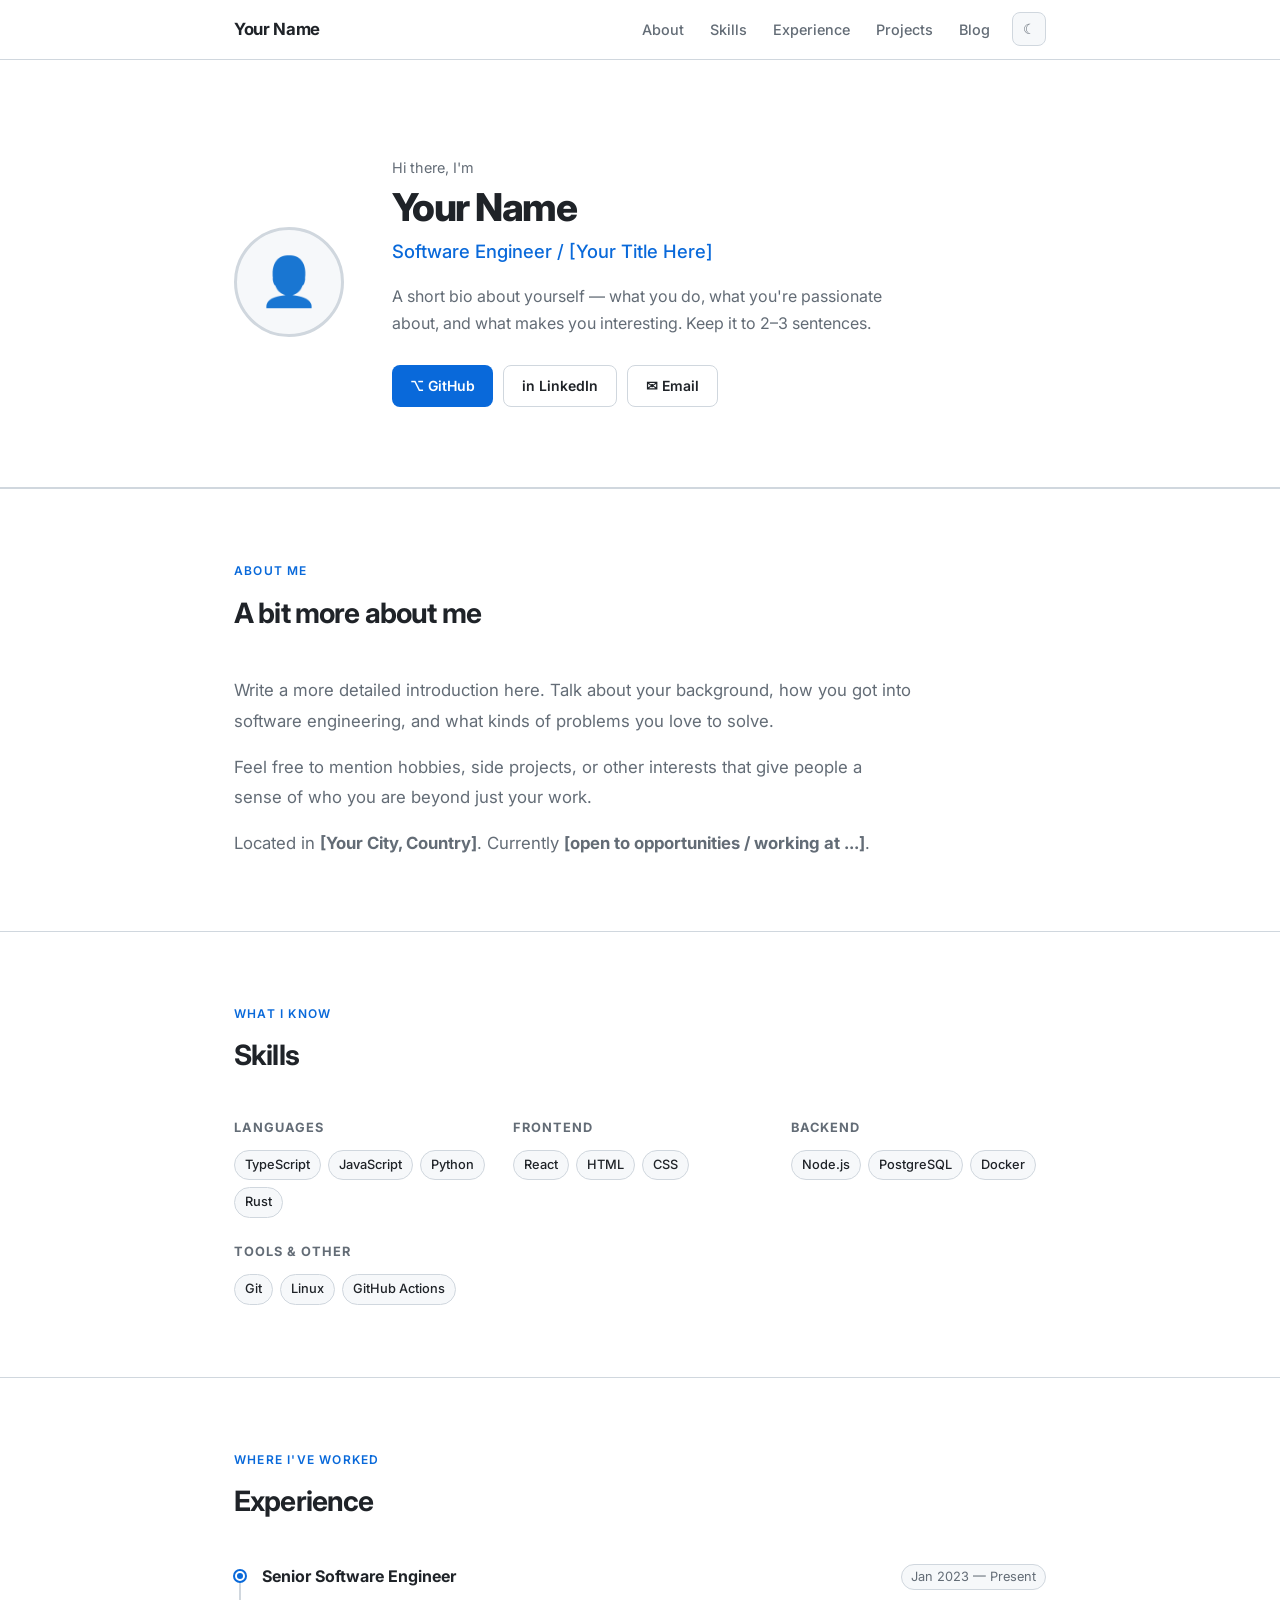
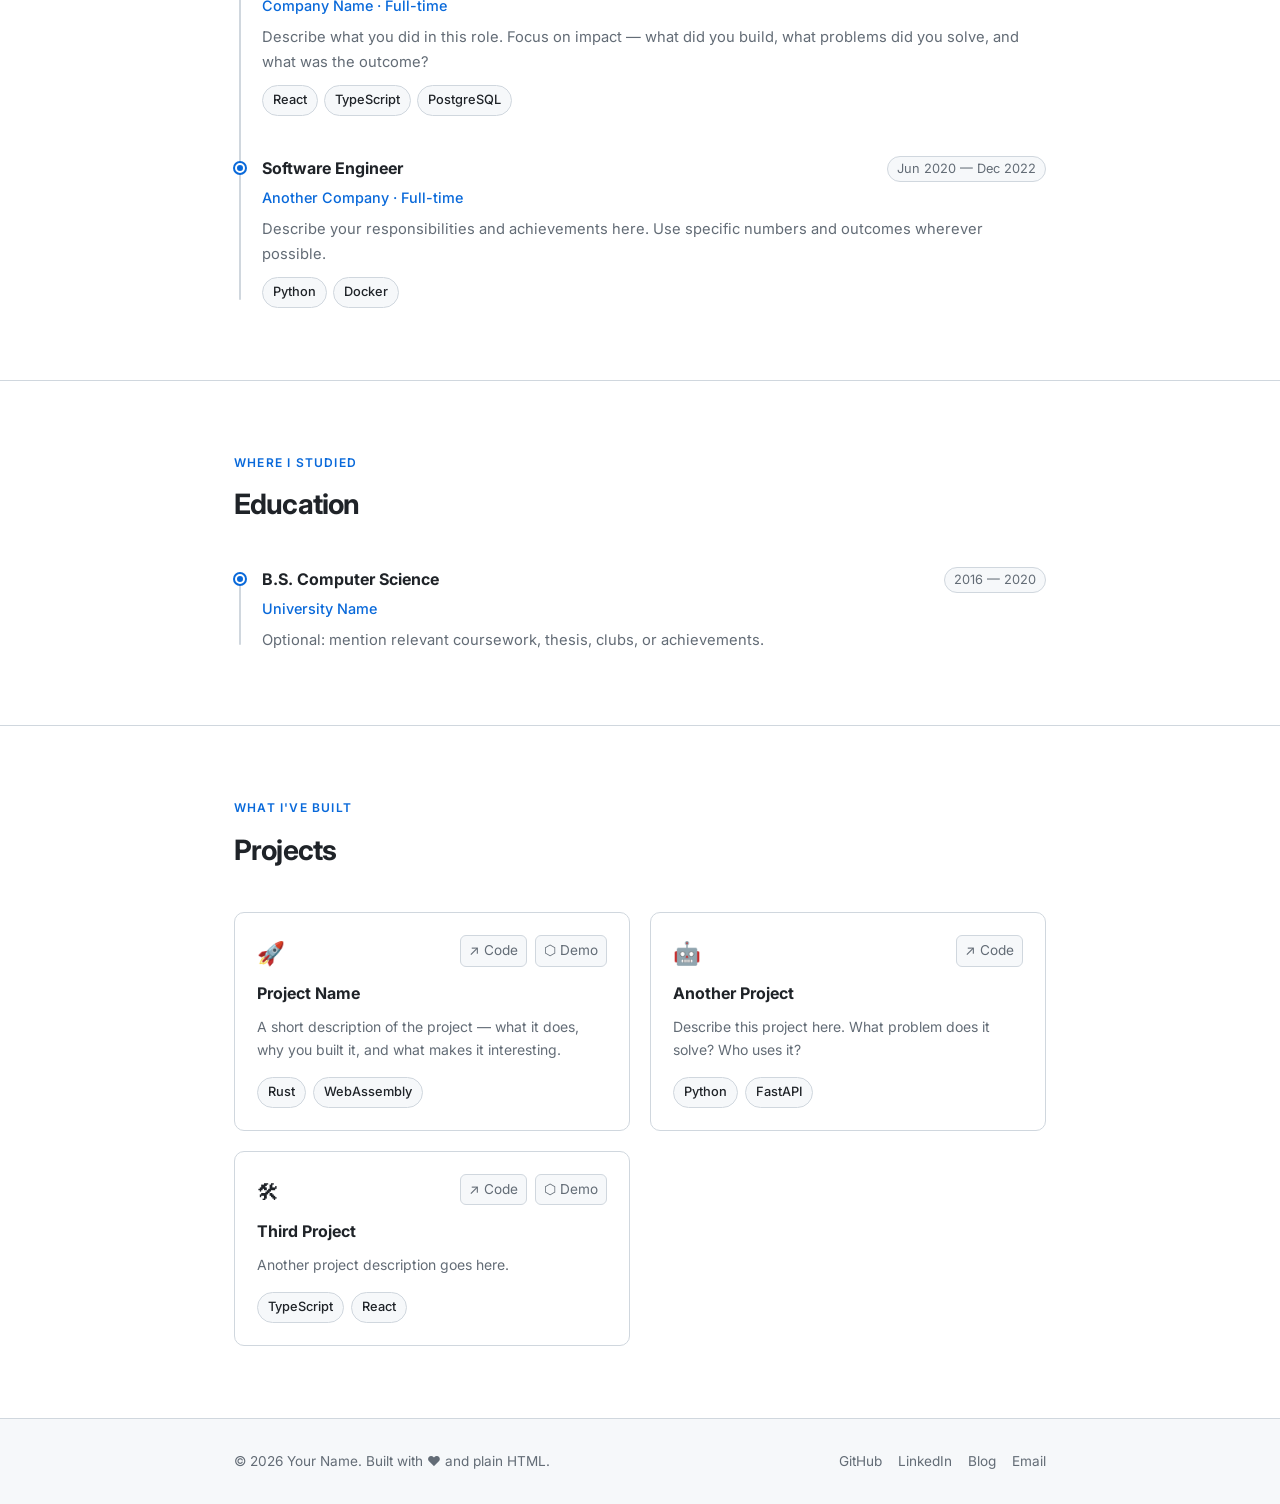
==== index.html @ ef0f0dae "Initial commit: personal website framework Resume page, blog listing, individual post viewer. Dark/l" ====
<!DOCTYPE html>
<html lang="en" data-theme="light">
<head>
  <meta charset="UTF-8" />
  <meta name="viewport" content="width=device-width, initial-scale=1.0" />
  <title>Your Name — Software Engineer</title>
  <meta name="description" content="Personal website and portfolio of Your Name." />
  <meta property="og:title" content="Your Name" />
  <meta property="og:description" content="Personal website and portfolio." />
  <meta property="og:type" content="website" />
  <link rel="preconnect" href="https://fonts.googleapis.com" />
  <link rel="preconnect" href="https://fonts.gstatic.com" crossorigin />
  <link href="https://fonts.googleapis.com/css2?family=Inter:wght@400;500;600;700;800&display=swap" rel="stylesheet" />
  <link rel="stylesheet" href="css/style.css" />
</head>
<body>

  <!-- ======================================================
       Navigation
  ======================================================= -->
  <nav class="nav" aria-label="Main navigation">
    <div class="nav-inner">
      <a href="index.html" class="nav-logo">Your Name</a>
      <div class="nav-links" id="nav-links">
        <a href="#about">About</a>
        <a href="#skills">Skills</a>
        <a href="#experience">Experience</a>
        <a href="#projects">Projects</a>
        <a href="blog.html">Blog</a>
        <button id="theme-toggle" class="theme-toggle" onclick="toggleTheme()" aria-label="Toggle theme">☾</button>
      </div>
      <button id="nav-hamburger" class="nav-hamburger" aria-label="Open menu">☰</button>
    </div>
  </nav>

  <!-- ======================================================
       Hero
  ======================================================= -->
  <section class="hero">
    <div class="container">
      <div class="hero-inner">
        <div class="hero-avatar" aria-label="Profile photo">
          <!-- Replace with: <img src="assets/avatar.jpg" alt="Your Name" /> -->
          👤
        </div>
        <div class="hero-text">
          <p class="hero-greeting">Hi there, I'm</p>
          <h1 class="hero-name">Your Name</h1>
          <p class="hero-title">Software Engineer / [Your Title Here]</p>
          <p class="hero-bio">
            A short bio about yourself — what you do, what you're passionate about,
            and what makes you interesting. Keep it to 2–3 sentences.
          </p>
          <div class="hero-links">
            <a href="https://github.com/DoubleAmp3rsand" class="btn btn-primary" target="_blank" rel="noopener">
              ⌥ GitHub
            </a>
            <a href="#" class="btn btn-outline" target="_blank" rel="noopener">
              in LinkedIn
            </a>
            <a href="mailto:royannnd@gmail.com" class="btn btn-outline">
              ✉ Email
            </a>
            <!-- Optional: link to a resume PDF
            <a href="assets/resume.pdf" class="btn btn-outline" target="_blank" rel="noopener">
              ↓ Resume
            </a>
            -->
          </div>
        </div>
      </div>
    </div>
  </section>

  <hr class="section-divider" />

  <!-- ======================================================
       About
  ======================================================= -->
  <section id="about">
    <div class="container">
      <p class="section-label">About me</p>
      <h2 class="section-title">A bit more about me</h2>
      <div class="about-text fade-in">
        <p>
          Write a more detailed introduction here. Talk about your background,
          how you got into software engineering, and what kinds of problems you
          love to solve.
        </p>
        <p>
          Feel free to mention hobbies, side projects, or other interests that
          give people a sense of who you are beyond just your work.
        </p>
        <p>
          Located in <strong>[Your City, Country]</strong>. Currently
          <strong>[open to opportunities / working at ...]</strong>.
        </p>
      </div>
    </div>
  </section>

  <hr class="section-divider" />

  <!-- ======================================================
       Skills
  ======================================================= -->
  <section id="skills">
    <div class="container">
      <p class="section-label">What I know</p>
      <h2 class="section-title">Skills</h2>
      <div class="skills-grid fade-in">

        <div class="skill-group">
          <h4>Languages</h4>
          <div class="skill-tags">
            <span class="skill-tag">TypeScript</span>
            <span class="skill-tag">JavaScript</span>
            <span class="skill-tag">Python</span>
            <span class="skill-tag">Rust</span>
            <!-- Add or remove skills -->
          </div>
        </div>

        <div class="skill-group">
          <h4>Frontend</h4>
          <div class="skill-tags">
            <span class="skill-tag">React</span>
            <span class="skill-tag">HTML</span>
            <span class="skill-tag">CSS</span>
            <!-- Add or remove skills -->
          </div>
        </div>

        <div class="skill-group">
          <h4>Backend</h4>
          <div class="skill-tags">
            <span class="skill-tag">Node.js</span>
            <span class="skill-tag">PostgreSQL</span>
            <span class="skill-tag">Docker</span>
            <!-- Add or remove skills -->
          </div>
        </div>

        <div class="skill-group">
          <h4>Tools & Other</h4>
          <div class="skill-tags">
            <span class="skill-tag">Git</span>
            <span class="skill-tag">Linux</span>
            <span class="skill-tag">GitHub Actions</span>
            <!-- Add or remove skills -->
          </div>
        </div>

      </div>
    </div>
  </section>

  <hr class="section-divider" />

  <!-- ======================================================
       Experience
  ======================================================= -->
  <section id="experience">
    <div class="container">
      <p class="section-label">Where I've worked</p>
      <h2 class="section-title">Experience</h2>
      <div class="timeline fade-in">

        <div class="timeline-item">
          <div class="timeline-header">
            <h3 class="timeline-title">Senior Software Engineer</h3>
            <span class="timeline-date">Jan 2023 — Present</span>
          </div>
          <p class="timeline-subtitle">Company Name · Full-time</p>
          <p class="timeline-desc">
            Describe what you did in this role. Focus on impact — what did you build,
            what problems did you solve, and what was the outcome?
          </p>
          <div class="timeline-tags">
            <span class="skill-tag">React</span>
            <span class="skill-tag">TypeScript</span>
            <span class="skill-tag">PostgreSQL</span>
          </div>
        </div>

        <div class="timeline-item">
          <div class="timeline-header">
            <h3 class="timeline-title">Software Engineer</h3>
            <span class="timeline-date">Jun 2020 — Dec 2022</span>
          </div>
          <p class="timeline-subtitle">Another Company · Full-time</p>
          <p class="timeline-desc">
            Describe your responsibilities and achievements here. Use specific
            numbers and outcomes wherever possible.
          </p>
          <div class="timeline-tags">
            <span class="skill-tag">Python</span>
            <span class="skill-tag">Docker</span>
          </div>
        </div>

      </div>
    </div>
  </section>

  <hr class="section-divider" />

  <!-- ======================================================
       Education
  ======================================================= -->
  <section id="education">
    <div class="container">
      <p class="section-label">Where I studied</p>
      <h2 class="section-title">Education</h2>
      <div class="timeline fade-in">

        <div class="timeline-item">
          <div class="timeline-header">
            <h3 class="timeline-title">B.S. Computer Science</h3>
            <span class="timeline-date">2016 — 2020</span>
          </div>
          <p class="timeline-subtitle">University Name</p>
          <p class="timeline-desc">
            Optional: mention relevant coursework, thesis, clubs, or achievements.
          </p>
        </div>

      </div>
    </div>
  </section>

  <hr class="section-divider" />

  <!-- ======================================================
       Projects
  ======================================================= -->
  <section id="projects">
    <div class="container">
      <p class="section-label">What I've built</p>
      <h2 class="section-title">Projects</h2>
      <div class="projects-grid fade-in">

        <div class="project-card">
          <div class="project-card-header">
            <span class="project-icon">🚀</span>
            <div class="project-links">
              <a href="#" target="_blank" rel="noopener" title="GitHub">↗ Code</a>
              <a href="#" target="_blank" rel="noopener" title="Live demo">⬡ Demo</a>
            </div>
          </div>
          <h3 class="project-name">Project Name</h3>
          <p class="project-desc">
            A short description of the project — what it does, why you built it,
            and what makes it interesting.
          </p>
          <div class="skill-tags">
            <span class="skill-tag">Rust</span>
            <span class="skill-tag">WebAssembly</span>
          </div>
        </div>

        <div class="project-card">
          <div class="project-card-header">
            <span class="project-icon">🤖</span>
            <div class="project-links">
              <a href="#" target="_blank" rel="noopener" title="GitHub">↗ Code</a>
            </div>
          </div>
          <h3 class="project-name">Another Project</h3>
          <p class="project-desc">
            Describe this project here. What problem does it solve? Who uses it?
          </p>
          <div class="skill-tags">
            <span class="skill-tag">Python</span>
            <span class="skill-tag">FastAPI</span>
          </div>
        </div>

        <div class="project-card">
          <div class="project-card-header">
            <span class="project-icon">🛠</span>
            <div class="project-links">
              <a href="#" target="_blank" rel="noopener" title="GitHub">↗ Code</a>
              <a href="#" target="_blank" rel="noopener" title="Live demo">⬡ Demo</a>
            </div>
          </div>
          <h3 class="project-name">Third Project</h3>
          <p class="project-desc">
            Another project description goes here.
          </p>
          <div class="skill-tags">
            <span class="skill-tag">TypeScript</span>
            <span class="skill-tag">React</span>
          </div>
        </div>

      </div>
    </div>
  </section>

  <!-- ======================================================
       Footer
  ======================================================= -->
  <footer>
    <div class="footer-inner">
      <p class="footer-copy">© <span id="year"></span> Your Name. Built with ♥ and plain HTML.</p>
      <nav class="footer-links" aria-label="Footer navigation">
        <a href="https://github.com/DoubleAmp3rsand" target="_blank" rel="noopener">GitHub</a>
        <a href="#">LinkedIn</a>
        <a href="blog.html">Blog</a>
        <a href="mailto:royannnd@gmail.com">Email</a>
      </nav>
    </div>
  </footer>

  <script src="js/main.js"></script>
  <script>document.getElementById("year").textContent = new Date().getFullYear();</script>
</body>
</html>
---- css/style.css ----
/* ============================================================
   CSS Variables & Theming
   ============================================================ */
:root {
  --bg:           #ffffff;
  --bg-secondary: #f6f8fa;
  --bg-card:      #ffffff;
  --text:         #1f2328;
  --text-muted:   #636c76;
  --accent:       #0969da;
  --accent-hover: #0550ae;
  --border:       #d0d7de;
  --shadow:       0 1px 4px rgba(0,0,0,0.08), 0 0 0 1px rgba(0,0,0,0.04);
  --radius:       10px;
  --max-width:    860px;
  --nav-height:   60px;
  --transition:   0.2s ease;
  --font:         "Inter", -apple-system, BlinkMacSystemFont, "Segoe UI", sans-serif;
  --font-mono:    ui-monospace, SFMono-Regular, "SF Mono", Menlo, monospace;
}

[data-theme="dark"] {
  --bg:           #0d1117;
  --bg-secondary: #161b22;
  --bg-card:      #161b22;
  --text:         #e6edf3;
  --text-muted:   #8b949e;
  --accent:       #58a6ff;
  --accent-hover: #79c0ff;
  --border:       #30363d;
  --shadow:       0 1px 4px rgba(0,0,0,0.4), 0 0 0 1px rgba(255,255,255,0.04);
}

/* ============================================================
   Reset & Base
   ============================================================ */
*, *::before, *::after { box-sizing: border-box; margin: 0; padding: 0; }

html { scroll-behavior: smooth; font-size: 16px; }

body {
  font-family: var(--font);
  background: var(--bg);
  color: var(--text);
  line-height: 1.6;
  transition: background var(--transition), color var(--transition);
  -webkit-font-smoothing: antialiased;
}

a { color: var(--accent); text-decoration: none; transition: color var(--transition); }
a:hover { color: var(--accent-hover); }

img { max-width: 100%; display: block; }

/* ============================================================
   Navigation
   ============================================================ */
.nav {
  position: sticky;
  top: 0;
  z-index: 100;
  height: var(--nav-height);
  background: var(--bg);
  border-bottom: 1px solid var(--border);
  backdrop-filter: blur(8px);
  -webkit-backdrop-filter: blur(8px);
  background: color-mix(in srgb, var(--bg) 85%, transparent);
}

.nav-inner {
  max-width: var(--max-width);
  margin: 0 auto;
  padding: 0 24px;
  height: 100%;
  display: flex;
  align-items: center;
  justify-content: space-between;
}

.nav-logo {
  font-weight: 700;
  font-size: 1.05rem;
  color: var(--text);
  letter-spacing: -0.02em;
}
.nav-logo:hover { color: var(--accent); }

.nav-links {
  display: flex;
  align-items: center;
  gap: 6px;
}

.nav-links a {
  color: var(--text-muted);
  font-size: 0.9rem;
  font-weight: 500;
  padding: 6px 10px;
  border-radius: 6px;
  transition: background var(--transition), color var(--transition);
}
.nav-links a:hover,
.nav-links a.active {
  color: var(--text);
  background: var(--bg-secondary);
}

.theme-toggle {
  background: var(--bg-secondary);
  border: 1px solid var(--border);
  color: var(--text-muted);
  cursor: pointer;
  width: 34px;
  height: 34px;
  border-radius: 8px;
  font-size: 0.85rem;
  display: flex;
  align-items: center;
  justify-content: center;
  transition: background var(--transition), color var(--transition);
  margin-left: 6px;
}
.theme-toggle:hover { background: var(--border); color: var(--text); }

.nav-hamburger {
  display: none;
  background: none;
  border: none;
  cursor: pointer;
  color: var(--text);
  font-size: 1.3rem;
  padding: 4px;
}

/* ============================================================
   Layout
   ============================================================ */
.container {
  max-width: var(--max-width);
  margin: 0 auto;
  padding: 0 24px;
}

section {
  padding: 72px 0;
}

.section-label {
  font-size: 0.75rem;
  font-weight: 600;
  letter-spacing: 0.1em;
  text-transform: uppercase;
  color: var(--accent);
  margin-bottom: 10px;
}

.section-title {
  font-size: 1.75rem;
  font-weight: 700;
  letter-spacing: -0.03em;
  color: var(--text);
  margin-bottom: 40px;
}

/* ============================================================
   Hero
   ============================================================ */
.hero {
  padding: 96px 0 80px;
  border-bottom: 1px solid var(--border);
}

.hero-inner {
  display: flex;
  align-items: center;
  gap: 48px;
}

.hero-avatar {
  flex-shrink: 0;
  width: 110px;
  height: 110px;
  border-radius: 50%;
  background: var(--bg-secondary);
  border: 3px solid var(--border);
  display: flex;
  align-items: center;
  justify-content: center;
  font-size: 3rem;
  overflow: hidden;
}
.hero-avatar img { width: 100%; height: 100%; object-fit: cover; }

.hero-greeting {
  font-size: 0.9rem;
  color: var(--text-muted);
  margin-bottom: 6px;
}

.hero-name {
  font-size: 2.4rem;
  font-weight: 800;
  letter-spacing: -0.04em;
  color: var(--text);
  line-height: 1.15;
  margin-bottom: 8px;
}

.hero-title {
  font-size: 1.15rem;
  color: var(--accent);
  font-weight: 500;
  margin-bottom: 16px;
}

.hero-bio {
  font-size: 1rem;
  color: var(--text-muted);
  max-width: 520px;
  line-height: 1.7;
  margin-bottom: 28px;
}

.hero-links {
  display: flex;
  flex-wrap: wrap;
  gap: 10px;
}

.btn {
  display: inline-flex;
  align-items: center;
  gap: 7px;
  padding: 9px 18px;
  border-radius: 8px;
  font-size: 0.875rem;
  font-weight: 600;
  transition: background var(--transition), color var(--transition), transform var(--transition);
  cursor: pointer;
  border: none;
}
.btn:active { transform: scale(0.97); }

.btn-primary {
  background: var(--accent);
  color: #fff;
}
.btn-primary:hover { background: var(--accent-hover); color: #fff; }

.btn-outline {
  background: transparent;
  color: var(--text);
  border: 1px solid var(--border);
}
.btn-outline:hover { background: var(--bg-secondary); color: var(--text); }

/* ============================================================
   About
   ============================================================ */
#about .about-text {
  font-size: 1.05rem;
  color: var(--text-muted);
  line-height: 1.8;
  max-width: 680px;
}
#about .about-text p + p { margin-top: 16px; }

/* ============================================================
   Skills
   ============================================================ */
.skills-grid {
  display: grid;
  grid-template-columns: repeat(auto-fill, minmax(220px, 1fr));
  gap: 24px;
}

.skill-group h4 {
  font-size: 0.8rem;
  font-weight: 700;
  text-transform: uppercase;
  letter-spacing: 0.08em;
  color: var(--text-muted);
  margin-bottom: 12px;
}

.skill-tags {
  display: flex;
  flex-wrap: wrap;
  gap: 7px;
}

.skill-tag {
  background: var(--bg-secondary);
  border: 1px solid var(--border);
  color: var(--text);
  font-size: 0.8rem;
  font-weight: 500;
  padding: 4px 10px;
  border-radius: 20px;
  transition: background var(--transition), border-color var(--transition);
}
.skill-tag:hover { background: var(--border); }

/* ============================================================
   Timeline (Experience & Education)
   ============================================================ */
.timeline {
  position: relative;
  padding-left: 28px;
}

.timeline::before {
  content: "";
  position: absolute;
  left: 5px;
  top: 8px;
  bottom: 8px;
  width: 2px;
  background: var(--border);
  border-radius: 2px;
}

.timeline-item {
  position: relative;
  margin-bottom: 40px;
}
.timeline-item:last-child { margin-bottom: 0; }

.timeline-item::before {
  content: "";
  position: absolute;
  left: -27px;
  top: 7px;
  width: 10px;
  height: 10px;
  border-radius: 50%;
  background: var(--accent);
  border: 2px solid var(--bg);
  box-shadow: 0 0 0 2px var(--accent);
}

.timeline-header {
  display: flex;
  justify-content: space-between;
  align-items: flex-start;
  gap: 16px;
  margin-bottom: 4px;
  flex-wrap: wrap;
}

.timeline-title {
  font-size: 1rem;
  font-weight: 700;
  color: var(--text);
}

.timeline-date {
  font-size: 0.8rem;
  color: var(--text-muted);
  white-space: nowrap;
  background: var(--bg-secondary);
  border: 1px solid var(--border);
  padding: 2px 9px;
  border-radius: 20px;
}

.timeline-subtitle {
  font-size: 0.9rem;
  color: var(--accent);
  font-weight: 500;
  margin-bottom: 8px;
}

.timeline-desc {
  font-size: 0.92rem;
  color: var(--text-muted);
  line-height: 1.7;
}

.timeline-tags {
  display: flex;
  flex-wrap: wrap;
  gap: 6px;
  margin-top: 10px;
}

/* ============================================================
   Projects
   ============================================================ */
.projects-grid {
  display: grid;
  grid-template-columns: repeat(auto-fill, minmax(260px, 1fr));
  gap: 20px;
}

.project-card {
  background: var(--bg-card);
  border: 1px solid var(--border);
  border-radius: var(--radius);
  padding: 22px;
  transition: box-shadow var(--transition), transform var(--transition), border-color var(--transition);
  display: flex;
  flex-direction: column;
}
.project-card:hover {
  box-shadow: var(--shadow);
  border-color: var(--accent);
  transform: translateY(-2px);
}

.project-card-header {
  display: flex;
  justify-content: space-between;
  align-items: flex-start;
  margin-bottom: 10px;
}

.project-icon { font-size: 1.4rem; }

.project-links { display: flex; gap: 8px; }
.project-links a {
  color: var(--text-muted);
  font-size: 0.85rem;
  padding: 4px 8px;
  border-radius: 6px;
  background: var(--bg-secondary);
  border: 1px solid var(--border);
}
.project-links a:hover { color: var(--accent); }

.project-name {
  font-size: 1rem;
  font-weight: 700;
  color: var(--text);
  margin-bottom: 8px;
}

.project-desc {
  font-size: 0.875rem;
  color: var(--text-muted);
  line-height: 1.65;
  flex: 1;
  margin-bottom: 16px;
}

/* ============================================================
   Blog List
   ============================================================ */
.blog-header {
  padding: 72px 0 40px;
  border-bottom: 1px solid var(--border);
}

.blog-header h1 {
  font-size: 2rem;
  font-weight: 800;
  letter-spacing: -0.03em;
}

.blog-header p {
  color: var(--text-muted);
  margin-top: 8px;
}

.blog-list {
  padding: 48px 0;
}

.post-list { list-style: none; }

.post-item {
  border-bottom: 1px solid var(--border);
  padding: 28px 0;
}
.post-item:first-child { padding-top: 0; }
.post-item:last-child { border-bottom: none; }

.post-item-meta {
  display: flex;
  align-items: center;
  gap: 12px;
  margin-bottom: 8px;
}

.post-date {
  font-size: 0.8rem;
  color: var(--text-muted);
}

.post-tags { display: flex; gap: 6px; }

.post-tag {
  font-size: 0.72rem;
  font-weight: 600;
  padding: 2px 8px;
  border-radius: 20px;
  background: color-mix(in srgb, var(--accent) 12%, transparent);
  color: var(--accent);
}

.post-title {
  font-size: 1.2rem;
  font-weight: 700;
  color: var(--text);
  letter-spacing: -0.02em;
  margin-bottom: 8px;
  transition: color var(--transition);
  display: block;
}
.post-title:hover { color: var(--accent); }

.post-excerpt {
  font-size: 0.9rem;
  color: var(--text-muted);
  line-height: 1.65;
}

.blog-empty {
  text-align: center;
  padding: 80px 24px;
  color: var(--text-muted);
}
.blog-empty p { margin-top: 12px; font-size: 0.9rem; }

/* ============================================================
   Single Post
   ============================================================ */
.post-header {
  padding: 72px 0 40px;
  border-bottom: 1px solid var(--border);
}

.post-back {
  display: inline-flex;
  align-items: center;
  gap: 6px;
  font-size: 0.875rem;
  color: var(--text-muted);
  margin-bottom: 28px;
  transition: color var(--transition);
}
.post-back:hover { color: var(--accent); }

.post-header h1 {
  font-size: 2.1rem;
  font-weight: 800;
  letter-spacing: -0.04em;
  line-height: 1.2;
  margin-bottom: 16px;
}

.post-header-meta {
  display: flex;
  align-items: center;
  gap: 14px;
  flex-wrap: wrap;
  color: var(--text-muted);
  font-size: 0.875rem;
}

.post-content {
  padding: 52px 0 80px;
  font-size: 1.02rem;
  line-height: 1.8;
  color: var(--text);
  max-width: 680px;
}

.post-content h2 {
  font-size: 1.45rem;
  font-weight: 700;
  letter-spacing: -0.02em;
  margin: 40px 0 16px;
}

.post-content h3 {
  font-size: 1.15rem;
  font-weight: 700;
  margin: 28px 0 12px;
}

.post-content p { margin-bottom: 20px; }

.post-content ul, .post-content ol {
  padding-left: 22px;
  margin-bottom: 20px;
}
.post-content li { margin-bottom: 6px; }

.post-content code {
  font-family: var(--font-mono);
  font-size: 0.875em;
  background: var(--bg-secondary);
  border: 1px solid var(--border);
  padding: 2px 6px;
  border-radius: 4px;
  color: var(--text);
}

.post-content pre {
  background: var(--bg-secondary);
  border: 1px solid var(--border);
  border-radius: var(--radius);
  padding: 20px;
  overflow-x: auto;
  margin-bottom: 20px;
}
.post-content pre code {
  background: none;
  border: none;
  padding: 0;
  font-size: 0.875rem;
}

.post-content blockquote {
  border-left: 3px solid var(--accent);
  padding-left: 18px;
  color: var(--text-muted);
  font-style: italic;
  margin-bottom: 20px;
}

.post-content hr {
  border: none;
  border-top: 1px solid var(--border);
  margin: 36px 0;
}

/* ============================================================
   Footer
   ============================================================ */
footer {
  border-top: 1px solid var(--border);
  padding: 32px 0;
  background: var(--bg-secondary);
}

.footer-inner {
  max-width: var(--max-width);
  margin: 0 auto;
  padding: 0 24px;
  display: flex;
  justify-content: space-between;
  align-items: center;
  gap: 16px;
  flex-wrap: wrap;
}

.footer-copy {
  font-size: 0.85rem;
  color: var(--text-muted);
}

.footer-links {
  display: flex;
  gap: 16px;
}
.footer-links a {
  font-size: 0.85rem;
  color: var(--text-muted);
}
.footer-links a:hover { color: var(--accent); }

/* ============================================================
   Divider
   ============================================================ */
.section-divider {
  border: none;
  border-top: 1px solid var(--border);
  margin: 0;
}

/* ============================================================
   Fade-in animation
   ============================================================ */
.fade-in {
  opacity: 0;
  transform: translateY(18px);
  transition: opacity 0.5s ease, transform 0.5s ease;
}
.fade-in.visible {
  opacity: 1;
  transform: none;
}

/* ============================================================
   Loading spinner
   ============================================================ */
.spinner {
  display: inline-block;
  width: 20px; height: 20px;
  border: 2px solid var(--border);
  border-top-color: var(--accent);
  border-radius: 50%;
  animation: spin 0.7s linear infinite;
}
@keyframes spin { to { transform: rotate(360deg); } }

/* ============================================================
   Responsive
   ============================================================ */
@media (max-width: 640px) {
  :root { --max-width: 100%; }

  section { padding: 52px 0; }

  .hero { padding: 60px 0 52px; }
  .hero-inner { flex-direction: column; align-items: flex-start; gap: 24px; }
  .hero-name { font-size: 1.9rem; }

  .section-title { font-size: 1.45rem; }

  .nav-links a { display: none; }
  .nav-hamburger { display: flex; }
  .nav-links.open a { display: flex; }
  .nav-links.open {
    position: fixed;
    top: var(--nav-height);
    left: 0; right: 0;
    background: var(--bg);
    border-bottom: 1px solid var(--border);
    padding: 12px 16px;
    flex-direction: column;
    align-items: stretch;
  }

  .skills-grid { grid-template-columns: 1fr 1fr; }
  .projects-grid { grid-template-columns: 1fr; }

  .post-header h1 { font-size: 1.6rem; }
  .post-content { font-size: 0.97rem; }
}
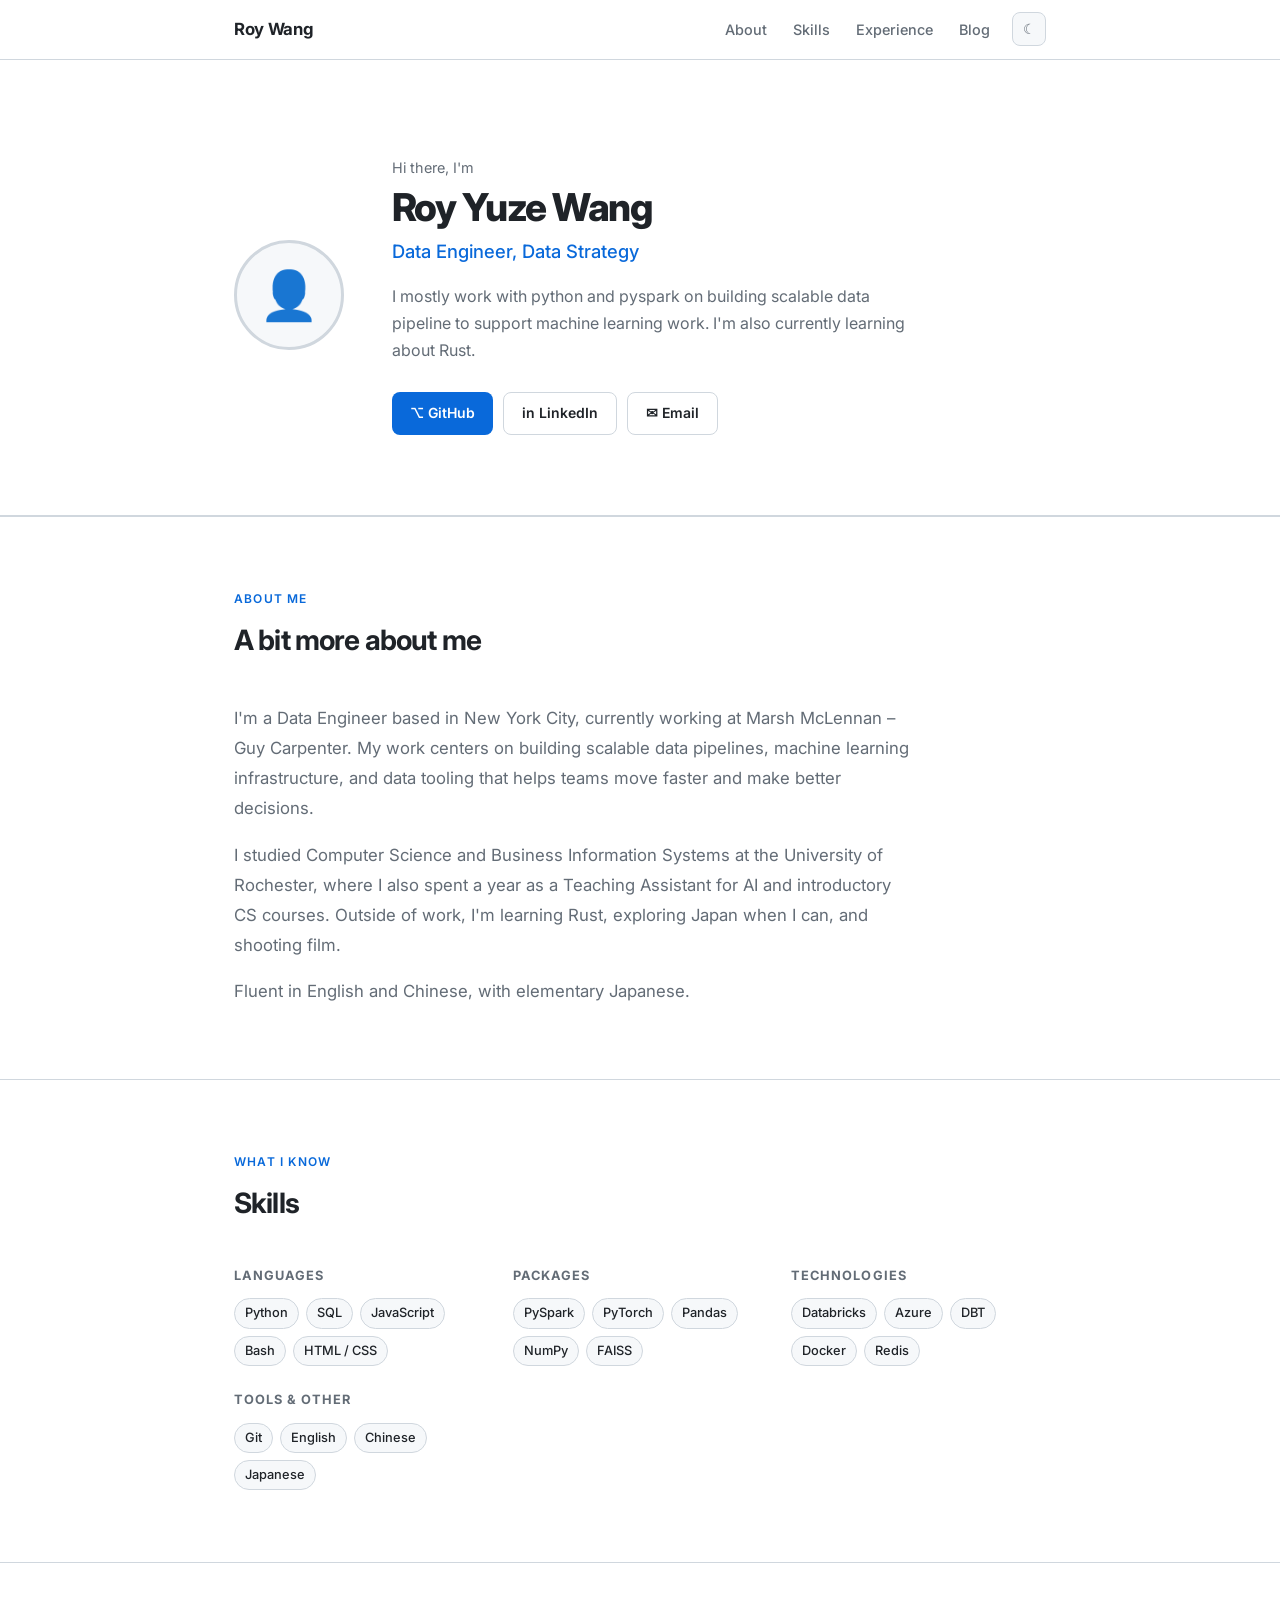
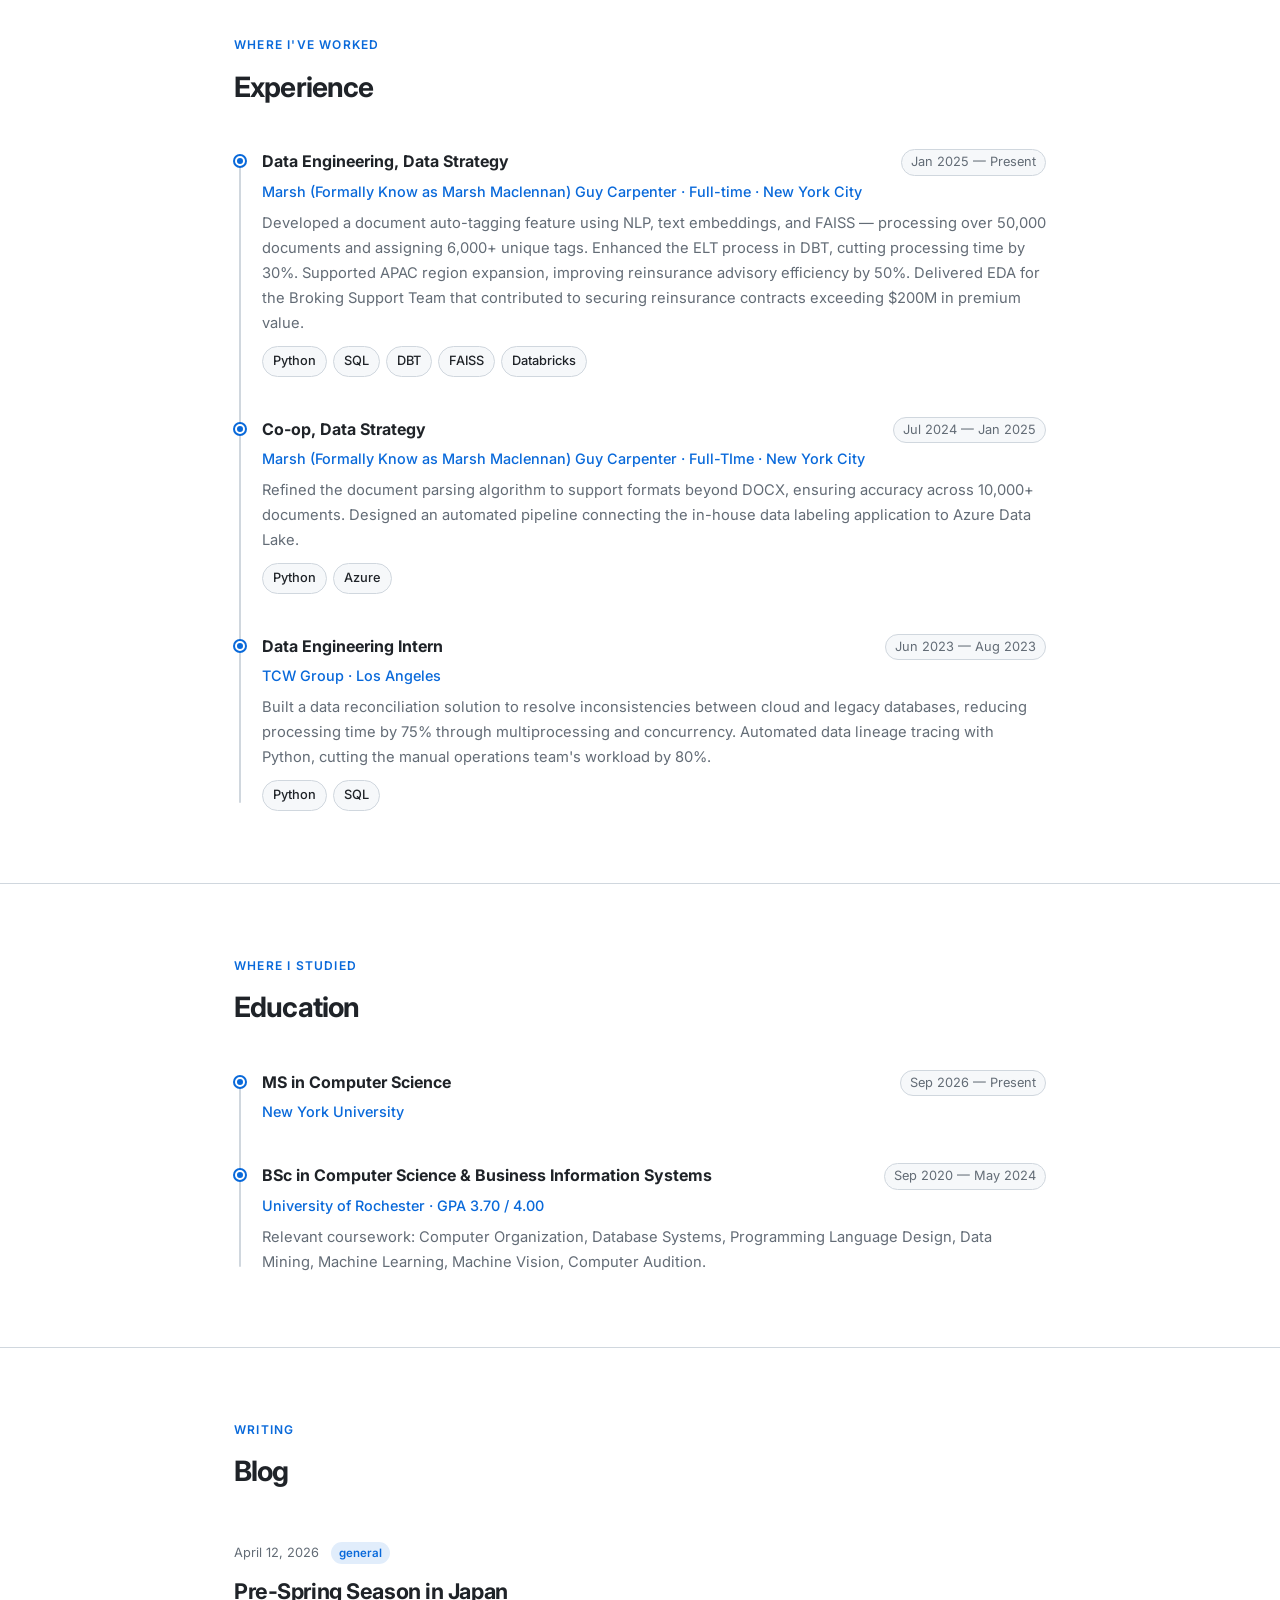
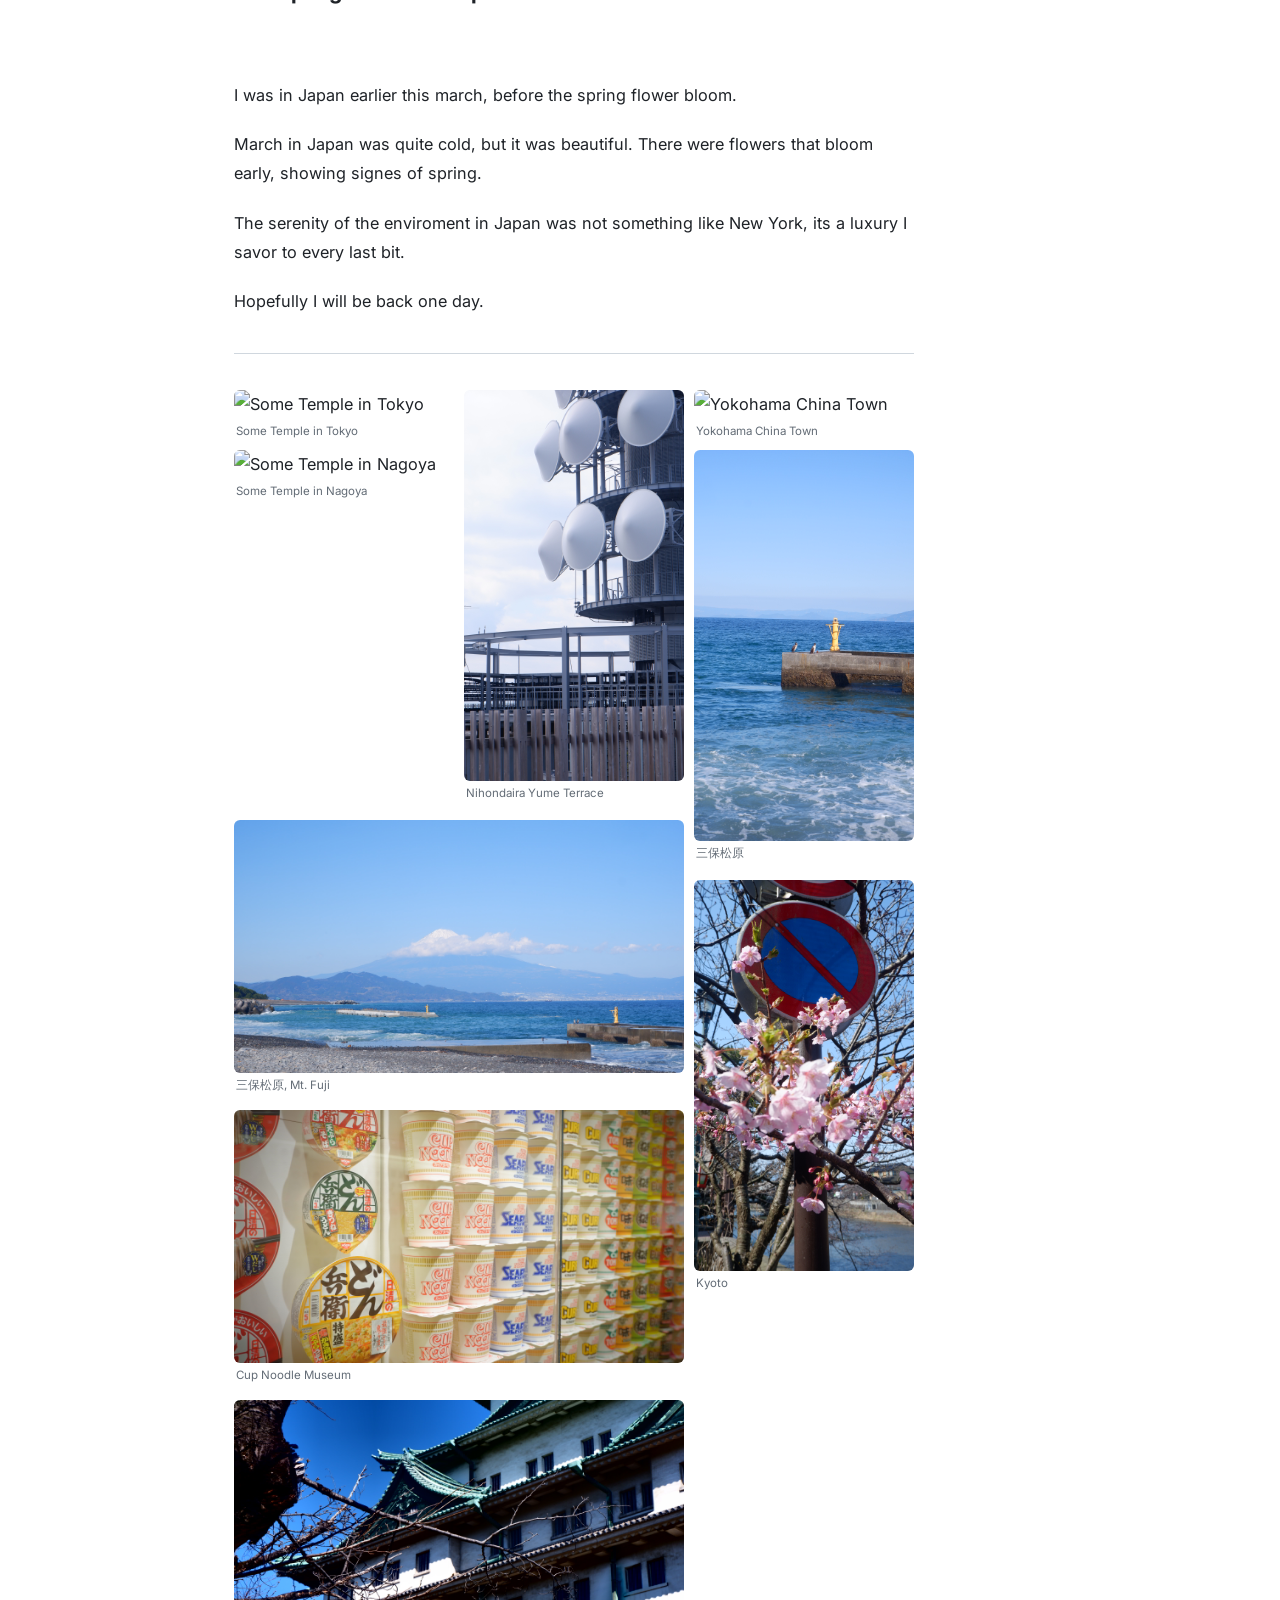
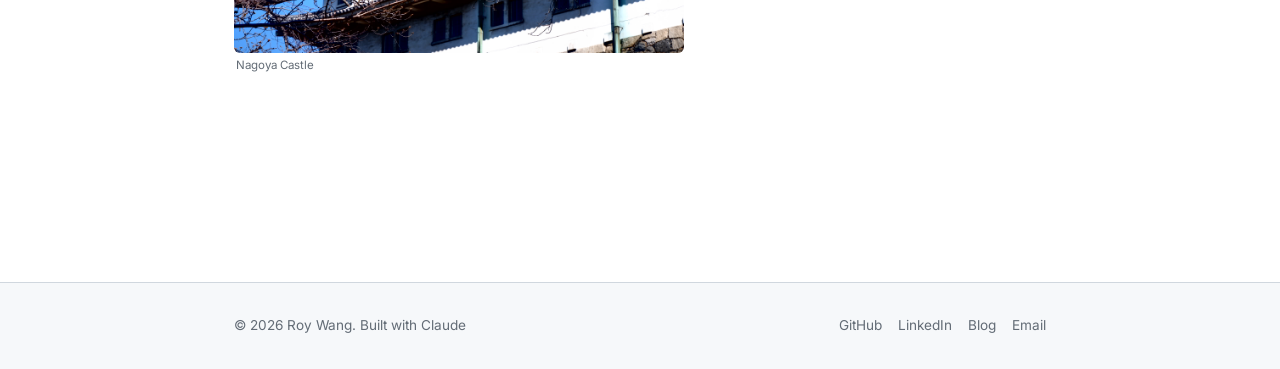
==== commit c6cd3b12: "fix rendering" ====
--- a/index.html
+++ b/index.html
@@ -3,10 +3,10 @@
 <head>
   <meta charset="UTF-8" />
   <meta name="viewport" content="width=device-width, initial-scale=1.0" />
-  <title>Your Name — Software Engineer</title>
-  <meta name="description" content="Personal website and portfolio of Your Name." />
-  <meta property="og:title" content="Your Name" />
-  <meta property="og:description" content="Personal website and portfolio." />
+  <title>Roy Yuze Wang</title>
+  <meta name="description" content="Personal website and portfolio of Roy Wang, Data Engineer based in New York City." />
+  <meta property="og:title" content="Roy Wang" />
+  <meta property="og:description" content="Data Engineer specializing in scalable data pipelines and machine learning infrastructure." />
   <meta property="og:type" content="website" />
   <link rel="preconnect" href="https://fonts.googleapis.com" />
   <link rel="preconnect" href="https://fonts.gstatic.com" crossorigin />
@@ -20,13 +20,12 @@
   ======================================================= -->
   <nav class="nav" aria-label="Main navigation">
     <div class="nav-inner">
-      <a href="index.html" class="nav-logo">Your Name</a>
+      <a href="index.html" class="nav-logo">Roy Wang</a>
       <div class="nav-links" id="nav-links">
         <a href="#about">About</a>
         <a href="#skills">Skills</a>
         <a href="#experience">Experience</a>
-        <a href="#projects">Projects</a>
-        <a href="blog.html">Blog</a>
+        <a href="#blog">Blog</a>
         <button id="theme-toggle" class="theme-toggle" onclick="toggleTheme()" aria-label="Toggle theme">☾</button>
       </div>
       <button id="nav-hamburger" class="nav-hamburger" aria-label="Open menu">☰</button>
@@ -45,17 +44,17 @@
         </div>
         <div class="hero-text">
           <p class="hero-greeting">Hi there, I'm</p>
-          <h1 class="hero-name">Your Name</h1>
-          <p class="hero-title">Software Engineer / [Your Title Here]</p>
+          <h1 class="hero-name">Roy Yuze Wang</h1>
+          <p class="hero-title">Data Engineer, Data Strategy</p>
           <p class="hero-bio">
-            A short bio about yourself — what you do, what you're passionate about,
-            and what makes you interesting. Keep it to 2–3 sentences.
+            I mostly work with python and pyspark on building scalable data pipeline to
+            support machine learning work. I'm also currently learning about Rust.
           </p>
           <div class="hero-links">
             <a href="https://github.com/DoubleAmp3rsand" class="btn btn-primary" target="_blank" rel="noopener">
               ⌥ GitHub
             </a>
-            <a href="#" class="btn btn-outline" target="_blank" rel="noopener">
+            <a href="https://www.linkedin.com/in/yuzewang/" class="btn btn-outline" target="_blank" rel="noopener">
               in LinkedIn
             </a>
             <a href="mailto:royannnd@gmail.com" class="btn btn-outline">
@@ -83,17 +82,17 @@
       <h2 class="section-title">A bit more about me</h2>
       <div class="about-text fade-in">
         <p>
-          Write a more detailed introduction here. Talk about your background,
-          how you got into software engineering, and what kinds of problems you
-          love to solve.
+          I'm a Data Engineer based in New York City, currently working at Marsh McLennan – Guy Carpenter.
+          My work centers on building scalable data pipelines, machine learning infrastructure, and data tooling
+          that helps teams move faster and make better decisions.
         </p>
         <p>
-          Feel free to mention hobbies, side projects, or other interests that
-          give people a sense of who you are beyond just your work.
+          I studied Computer Science and Business Information Systems at the University of Rochester,
+          where I also spent a year as a Teaching Assistant for AI and introductory CS courses.
+          Outside of work, I'm learning Rust, exploring Japan when I can, and shooting film.
         </p>
         <p>
-          Located in <strong>[Your City, Country]</strong>. Currently
-          <strong>[open to opportunities / working at ...]</strong>.
+          Fluent in English and Chinese, with elementary Japanese.
         </p>
       </div>
     </div>
@@ -113,31 +112,33 @@
         <div class="skill-group">
           <h4>Languages</h4>
           <div class="skill-tags">
-            <span class="skill-tag">TypeScript</span>
+            <span class="skill-tag">Python</span>
+            <span class="skill-tag">SQL</span>
             <span class="skill-tag">JavaScript</span>
-            <span class="skill-tag">Python</span>
-            <span class="skill-tag">Rust</span>
-            <!-- Add or remove skills -->
-          </div>
-        </div>
-
-        <div class="skill-group">
-          <h4>Frontend</h4>
-          <div class="skill-tags">
-            <span class="skill-tag">React</span>
-            <span class="skill-tag">HTML</span>
-            <span class="skill-tag">CSS</span>
-            <!-- Add or remove skills -->
-          </div>
-        </div>
-
-        <div class="skill-group">
-          <h4>Backend</h4>
-          <div class="skill-tags">
-            <span class="skill-tag">Node.js</span>
-            <span class="skill-tag">PostgreSQL</span>
+            <span class="skill-tag">Bash</span>
+            <span class="skill-tag">HTML / CSS</span>
+          </div>
+        </div>
+
+        <div class="skill-group">
+          <h4>Packages</h4>
+          <div class="skill-tags">
+            <span class="skill-tag">PySpark</span>
+            <span class="skill-tag">PyTorch</span>
+            <span class="skill-tag">Pandas</span>
+            <span class="skill-tag">NumPy</span>
+            <span class="skill-tag">FAISS</span>
+          </div>
+        </div>
+
+        <div class="skill-group">
+          <h4>Technologies</h4>
+          <div class="skill-tags">
+            <span class="skill-tag">Databricks</span>
+            <span class="skill-tag">Azure</span>
+            <span class="skill-tag">DBT</span>
             <span class="skill-tag">Docker</span>
-            <!-- Add or remove skills -->
+            <span class="skill-tag">Redis</span>
           </div>
         </div>
 
@@ -145,9 +146,9 @@
           <h4>Tools & Other</h4>
           <div class="skill-tags">
             <span class="skill-tag">Git</span>
-            <span class="skill-tag">Linux</span>
-            <span class="skill-tag">GitHub Actions</span>
-            <!-- Add or remove skills -->
+            <span class="skill-tag">English</span>
+            <span class="skill-tag">Chinese</span>
+            <span class="skill-tag">Japanese</span>
           </div>
         </div>
 
@@ -168,34 +169,57 @@
 
         <div class="timeline-item">
           <div class="timeline-header">
-            <h3 class="timeline-title">Senior Software Engineer</h3>
-            <span class="timeline-date">Jan 2023 — Present</span>
-          </div>
-          <p class="timeline-subtitle">Company Name · Full-time</p>
-          <p class="timeline-desc">
-            Describe what you did in this role. Focus on impact — what did you build,
-            what problems did you solve, and what was the outcome?
+            <h3 class="timeline-title">Data Engineering, Data Strategy</h3>
+            <span class="timeline-date">Jan 2025 — Present</span>
+          </div>
+          <p class="timeline-subtitle">Marsh (Formally Know as Marsh Maclennan) Guy Carpenter · Full-time · New York City</p>
+          <p class="timeline-desc">
+            Developed a document auto-tagging feature using NLP, text embeddings, and FAISS — processing over
+            50,000 documents and assigning 6,000+ unique tags. Enhanced the ELT process in DBT, cutting processing
+            time by 30%. Supported APAC region expansion, improving reinsurance advisory efficiency by 50%.
+            Delivered EDA for the Broking Support Team that contributed to securing reinsurance contracts exceeding
+            $200M in premium value.
           </p>
           <div class="timeline-tags">
-            <span class="skill-tag">React</span>
-            <span class="skill-tag">TypeScript</span>
-            <span class="skill-tag">PostgreSQL</span>
-          </div>
-        </div>
-
-        <div class="timeline-item">
-          <div class="timeline-header">
-            <h3 class="timeline-title">Software Engineer</h3>
-            <span class="timeline-date">Jun 2020 — Dec 2022</span>
-          </div>
-          <p class="timeline-subtitle">Another Company · Full-time</p>
-          <p class="timeline-desc">
-            Describe your responsibilities and achievements here. Use specific
-            numbers and outcomes wherever possible.
+            <span class="skill-tag">Python</span>
+            <span class="skill-tag">SQL</span>
+            <span class="skill-tag">DBT</span>
+            <span class="skill-tag">FAISS</span>
+            <span class="skill-tag">Databricks</span>
+          </div>
+        </div>
+
+        <div class="timeline-item">
+          <div class="timeline-header">
+            <h3 class="timeline-title">Co-op, Data Strategy</h3>
+            <span class="timeline-date">Jul 2024 — Jan 2025</span>
+          </div>
+          <p class="timeline-subtitle">Marsh (Formally Know as Marsh Maclennan) Guy Carpenter · Full-TIme · New York City</p>
+          <p class="timeline-desc">
+            Refined the document parsing algorithm to support formats beyond DOCX, ensuring accuracy across
+            10,000+ documents. Designed an automated pipeline connecting the in-house data labeling application
+            to Azure Data Lake.
           </p>
           <div class="timeline-tags">
             <span class="skill-tag">Python</span>
-            <span class="skill-tag">Docker</span>
+            <span class="skill-tag">Azure</span>
+          </div>
+        </div>
+
+        <div class="timeline-item">
+          <div class="timeline-header">
+            <h3 class="timeline-title">Data Engineering Intern</h3>
+            <span class="timeline-date">Jun 2023 — Aug 2023</span>
+          </div>
+          <p class="timeline-subtitle">TCW Group · Los Angeles</p>
+          <p class="timeline-desc">
+            Built a data reconciliation solution to resolve inconsistencies between cloud and legacy databases,
+            reducing processing time by 75% through multiprocessing and concurrency. Automated data lineage
+            tracing with Python, cutting the manual operations team's workload by 80%.
+          </p>
+          <div class="timeline-tags">
+            <span class="skill-tag">Python</span>
+            <span class="skill-tag">SQL</span>
           </div>
         </div>
 
@@ -216,85 +240,38 @@
 
         <div class="timeline-item">
           <div class="timeline-header">
-            <h3 class="timeline-title">B.S. Computer Science</h3>
-            <span class="timeline-date">2016 — 2020</span>
-          </div>
-          <p class="timeline-subtitle">University Name</p>
-          <p class="timeline-desc">
-            Optional: mention relevant coursework, thesis, clubs, or achievements.
-          </p>
-        </div>
-
-      </div>
-    </div>
-  </section>
-
-  <hr class="section-divider" />
-
-  <!-- ======================================================
-       Projects
-  ======================================================= -->
-  <section id="projects">
-    <div class="container">
-      <p class="section-label">What I've built</p>
-      <h2 class="section-title">Projects</h2>
-      <div class="projects-grid fade-in">
-
-        <div class="project-card">
-          <div class="project-card-header">
-            <span class="project-icon">🚀</span>
-            <div class="project-links">
-              <a href="#" target="_blank" rel="noopener" title="GitHub">↗ Code</a>
-              <a href="#" target="_blank" rel="noopener" title="Live demo">⬡ Demo</a>
-            </div>
-          </div>
-          <h3 class="project-name">Project Name</h3>
-          <p class="project-desc">
-            A short description of the project — what it does, why you built it,
-            and what makes it interesting.
-          </p>
-          <div class="skill-tags">
-            <span class="skill-tag">Rust</span>
-            <span class="skill-tag">WebAssembly</span>
-          </div>
-        </div>
-
-        <div class="project-card">
-          <div class="project-card-header">
-            <span class="project-icon">🤖</span>
-            <div class="project-links">
-              <a href="#" target="_blank" rel="noopener" title="GitHub">↗ Code</a>
-            </div>
-          </div>
-          <h3 class="project-name">Another Project</h3>
-          <p class="project-desc">
-            Describe this project here. What problem does it solve? Who uses it?
-          </p>
-          <div class="skill-tags">
-            <span class="skill-tag">Python</span>
-            <span class="skill-tag">FastAPI</span>
-          </div>
-        </div>
-
-        <div class="project-card">
-          <div class="project-card-header">
-            <span class="project-icon">🛠</span>
-            <div class="project-links">
-              <a href="#" target="_blank" rel="noopener" title="GitHub">↗ Code</a>
-              <a href="#" target="_blank" rel="noopener" title="Live demo">⬡ Demo</a>
-            </div>
-          </div>
-          <h3 class="project-name">Third Project</h3>
-          <p class="project-desc">
-            Another project description goes here.
-          </p>
-          <div class="skill-tags">
-            <span class="skill-tag">TypeScript</span>
-            <span class="skill-tag">React</span>
-          </div>
-        </div>
-
-      </div>
+            <h3 class="timeline-title">MS in Computer Science</h3>
+            <span class="timeline-date">Sep 2026 — Present</span>
+          </div>
+          <p class="timeline-subtitle">New York University</p>
+        </div>
+
+        <div class="timeline-item">
+          <div class="timeline-header">
+            <h3 class="timeline-title">BSc in Computer Science & Business Information Systems</h3>
+            <span class="timeline-date">Sep 2020 — May 2024</span>
+          </div>
+          <p class="timeline-subtitle">University of Rochester · GPA 3.70 / 4.00</p>
+          <p class="timeline-desc">
+            Relevant coursework: Computer Organization, Database Systems, Programming Language Design,
+            Data Mining, Machine Learning, Machine Vision, Computer Audition.
+          </p>
+        </div>
+
+      </div>
+    </div>
+  </section>
+
+  <hr class="section-divider" />
+
+  <!-- ======================================================
+       Blog
+  ======================================================= -->
+  <section id="blog">
+    <div class="container">
+      <p class="section-label">Writing</p>
+      <h2 class="section-title">Blog</h2>
+      <div id="post-list"></div>
     </div>
   </section>
 
@@ -303,10 +280,10 @@
   ======================================================= -->
   <footer>
     <div class="footer-inner">
-      <p class="footer-copy">© <span id="year"></span> Your Name. Built with ♥ and plain HTML.</p>
+      <p class="footer-copy">© <span id="year"></span> Roy Wang. Built with Claude</p>
       <nav class="footer-links" aria-label="Footer navigation">
         <a href="https://github.com/DoubleAmp3rsand" target="_blank" rel="noopener">GitHub</a>
-        <a href="#">LinkedIn</a>
+        <a href="https://www.linkedin.com/in/yuzewang/" target="_blank" rel="noopener">LinkedIn</a>
         <a href="blog.html">Blog</a>
         <a href="mailto:royannnd@gmail.com">Email</a>
       </nav>
--- a/css/style.css
+++ b/css/style.css
@@ -697,6 +697,119 @@
 @keyframes spin { to { transform: rotate(360deg); } }
 
 /* ============================================================
+   Inline Blog Posts
+   ============================================================ */
+.inline-post { padding: 8px 0; }
+
+.inline-post-meta {
+  display: flex;
+  align-items: center;
+  gap: 12px;
+  margin-bottom: 10px;
+  flex-wrap: wrap;
+}
+
+.inline-post-title {
+  font-size: 1.35rem;
+  font-weight: 700;
+  letter-spacing: -0.02em;
+  color: var(--text);
+  margin-bottom: 20px;
+}
+
+/* ============================================================
+   Lightbox
+   ============================================================ */
+.lightbox {
+  position: fixed;
+  inset: 0;
+  z-index: 999;
+  background: rgba(0, 0, 0, 0.85);
+  display: flex;
+  flex-direction: column;
+  align-items: center;
+  justify-content: center;
+  gap: 12px;
+  padding: 24px;
+  cursor: zoom-out;
+  opacity: 0;
+  transition: opacity 0.2s ease;
+}
+
+.lightbox.open { opacity: 1; }
+
+.lightbox img {
+  max-width: 100%;
+  max-height: 85vh;
+  height: auto;
+  border-radius: 6px;
+  object-fit: contain;
+  box-shadow: 0 8px 40px rgba(0, 0, 0, 0.6);
+  cursor: default;
+}
+
+.lightbox-caption {
+  color: rgba(255, 255, 255, 0.75);
+  font-size: 0.85rem;
+  text-align: center;
+}
+
+.lightbox-close {
+  position: fixed;
+  top: 16px;
+  right: 20px;
+  background: none;
+  border: none;
+  color: #fff;
+  font-size: 1.8rem;
+  cursor: pointer;
+  line-height: 1;
+  opacity: 0.7;
+  transition: opacity 0.15s ease;
+}
+.lightbox-close:hover { opacity: 1; }
+
+/* ============================================================
+   Photo Gallery (masonry grid)
+   ============================================================ */
+.photo-gallery {
+  display: grid;
+  grid-template-columns: repeat(3, 1fr);
+  grid-auto-rows: 10px;
+  grid-auto-flow: dense;
+  column-gap: 10px;
+  row-gap: 0;
+  margin: 32px 0;
+}
+
+.photo-gallery figure {
+  margin-bottom: 10px;
+}
+
+.photo-gallery figure.wide {
+  grid-column: span 2;
+}
+
+.photo-gallery img {
+  width: 100%;
+  height: auto;
+  display: block;
+  border-radius: 6px;
+  cursor: zoom-in;
+  transition: opacity 0.2s ease;
+}
+
+.photo-gallery img:hover { opacity: 0.88; }
+
+.photo-gallery figcaption {
+  font-size: 0.72rem;
+  color: var(--text-muted);
+  margin-top: 4px;
+  padding: 0 2px;
+  line-height: 1.4;
+}
+
+/* ============================================================
    Responsive
    ============================================================ */
 @media (max-width: 640px) {
@@ -729,4 +842,6 @@
 
   .post-header h1 { font-size: 1.6rem; }
   .post-content { font-size: 0.97rem; }
-}
+
+  .photo-gallery { grid-template-columns: repeat(2, 1fr); }
+}
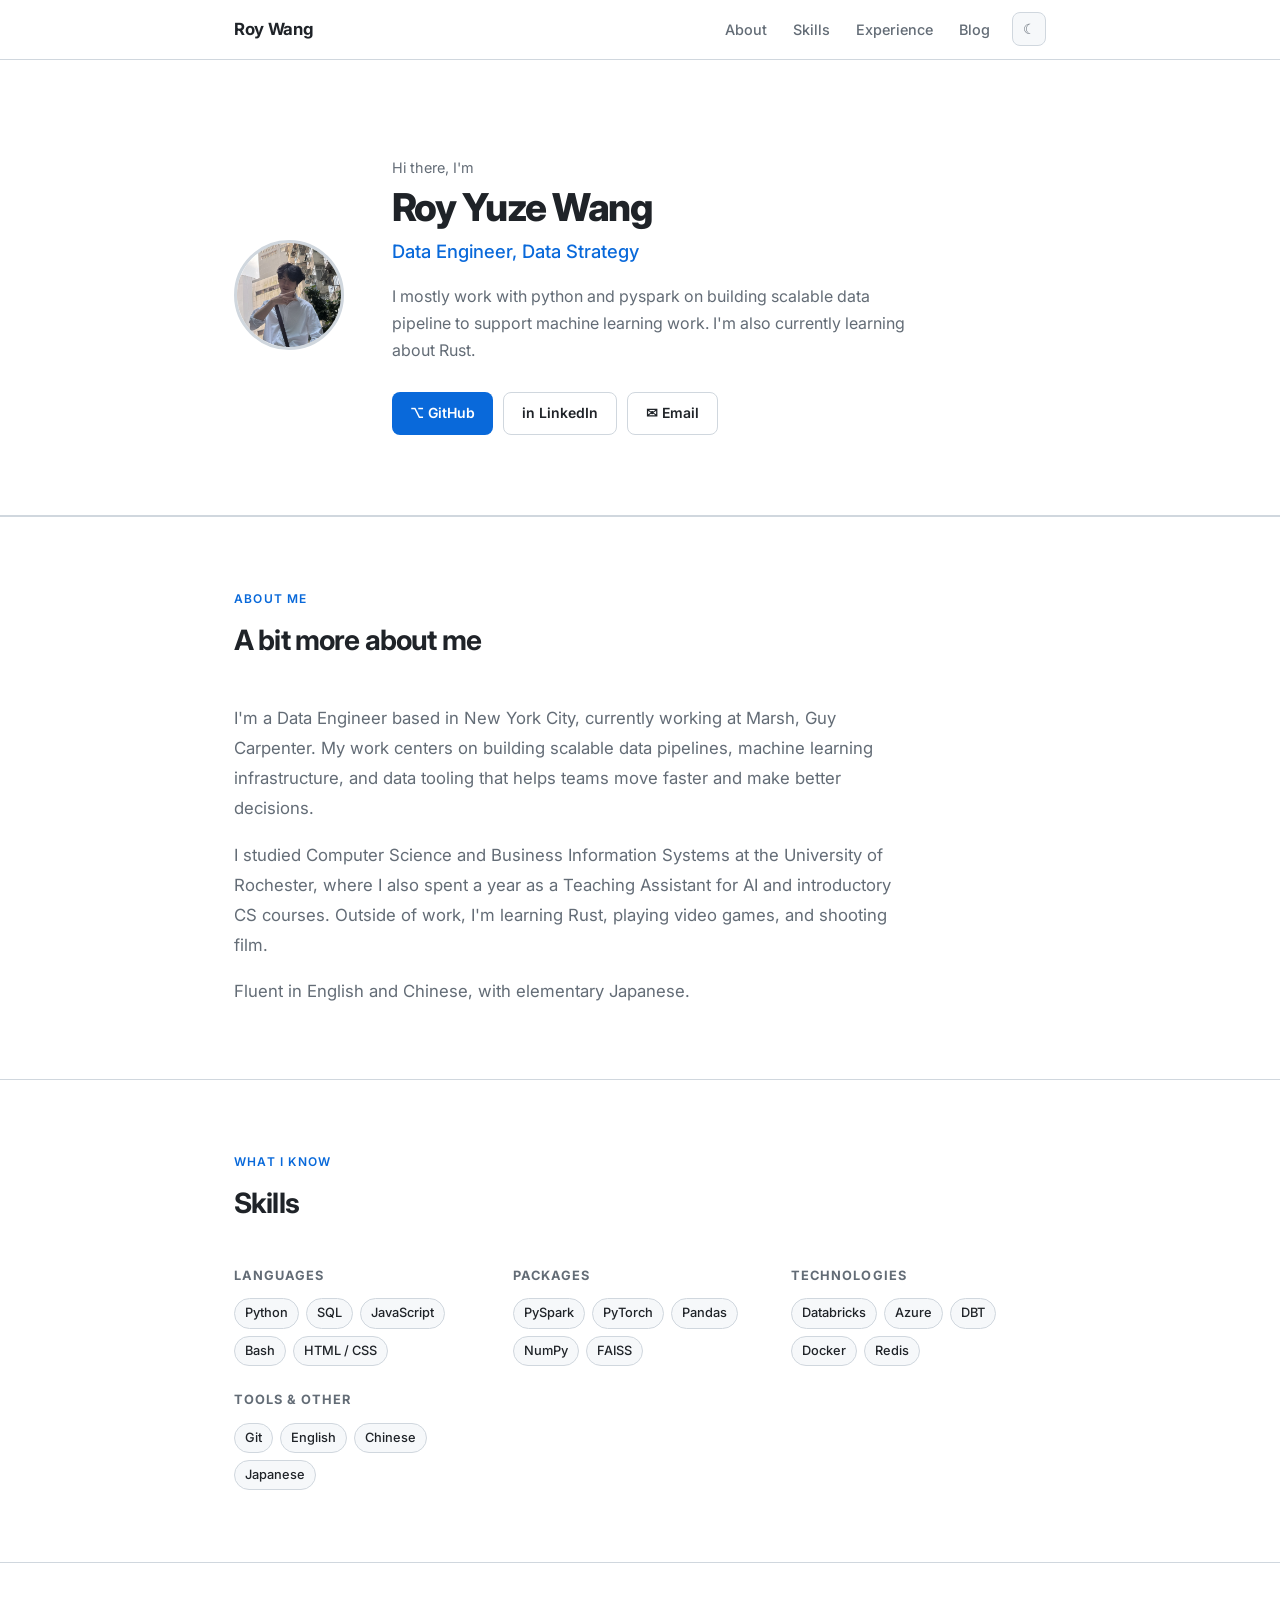
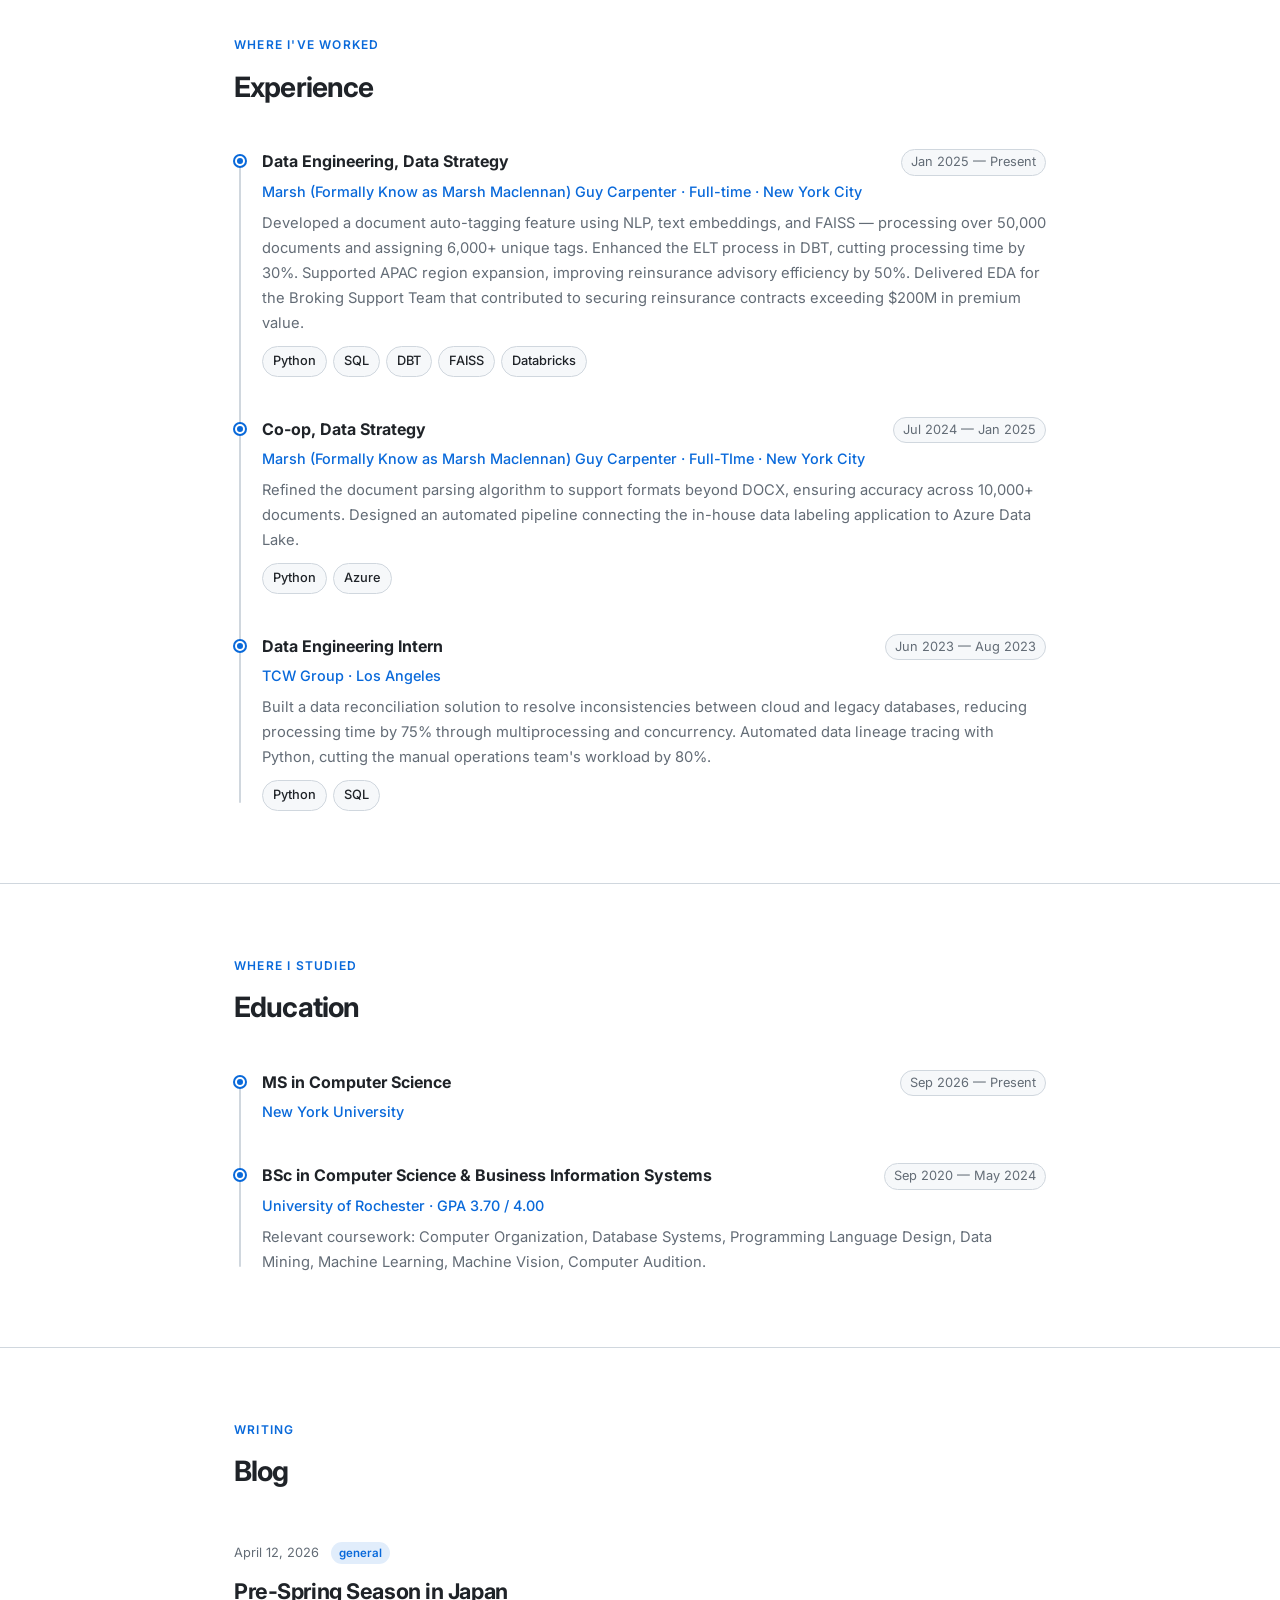
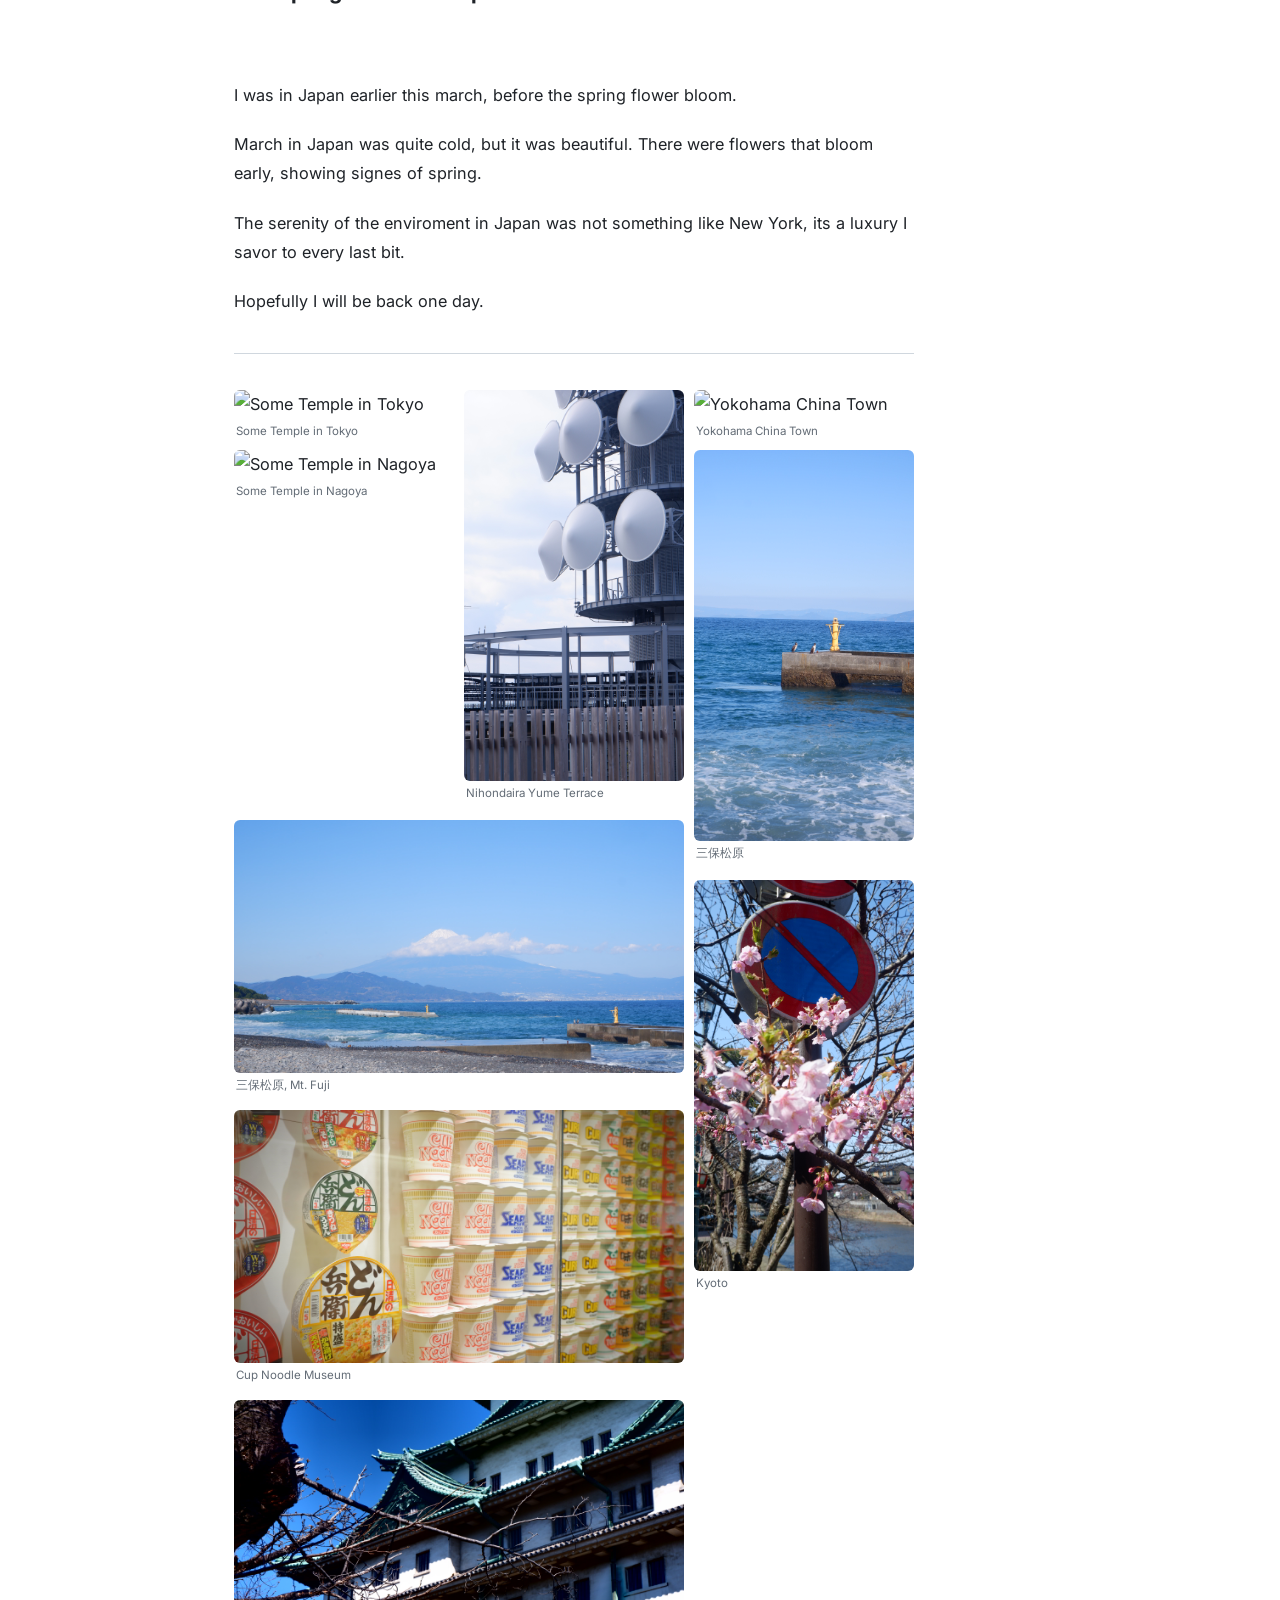
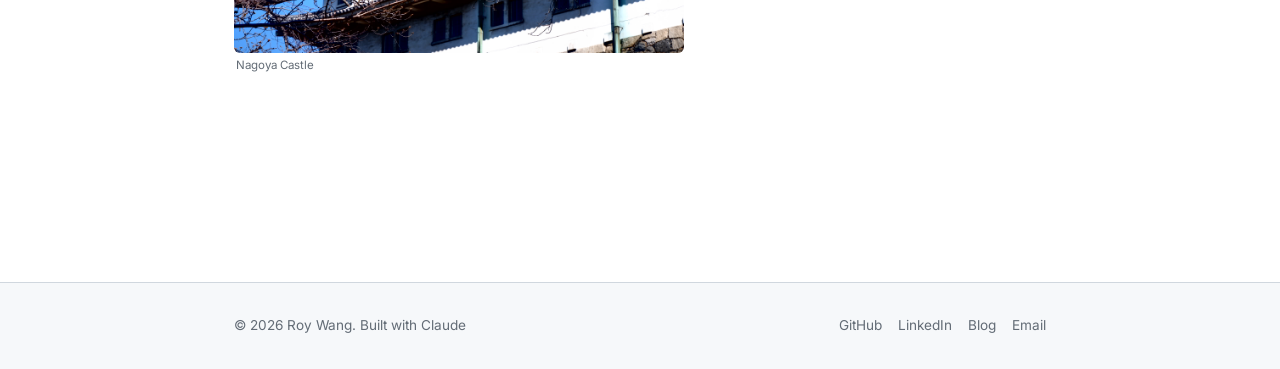
==== commit 379dae01: "update content" ====
--- a/index.html
+++ b/index.html
@@ -8,6 +8,7 @@
   <meta property="og:title" content="Roy Wang" />
   <meta property="og:description" content="Data Engineer specializing in scalable data pipelines and machine learning infrastructure." />
   <meta property="og:type" content="website" />
+  <link rel="icon" href="favicon.svg" type="image/svg+xml" />
   <link rel="preconnect" href="https://fonts.googleapis.com" />
   <link rel="preconnect" href="https://fonts.gstatic.com" crossorigin />
   <link href="https://fonts.googleapis.com/css2?family=Inter:wght@400;500;600;700;800&display=swap" rel="stylesheet" />
@@ -39,8 +40,7 @@
     <div class="container">
       <div class="hero-inner">
         <div class="hero-avatar" aria-label="Profile photo">
-          <!-- Replace with: <img src="assets/avatar.jpg" alt="Your Name" /> -->
-          👤
+          <img src="images/IMG_6867.jpg" alt="Roy Wang" />
         </div>
         <div class="hero-text">
           <p class="hero-greeting">Hi there, I'm</p>
@@ -82,14 +82,14 @@
       <h2 class="section-title">A bit more about me</h2>
       <div class="about-text fade-in">
         <p>
-          I'm a Data Engineer based in New York City, currently working at Marsh McLennan – Guy Carpenter.
+          I'm a Data Engineer based in New York City, currently working at Marsh, Guy Carpenter.
           My work centers on building scalable data pipelines, machine learning infrastructure, and data tooling
           that helps teams move faster and make better decisions.
         </p>
         <p>
           I studied Computer Science and Business Information Systems at the University of Rochester,
           where I also spent a year as a Teaching Assistant for AI and introductory CS courses.
-          Outside of work, I'm learning Rust, exploring Japan when I can, and shooting film.
+          Outside of work, I'm learning Rust, playing video games, and shooting film.
         </p>
         <p>
           Fluent in English and Chinese, with elementary Japanese.
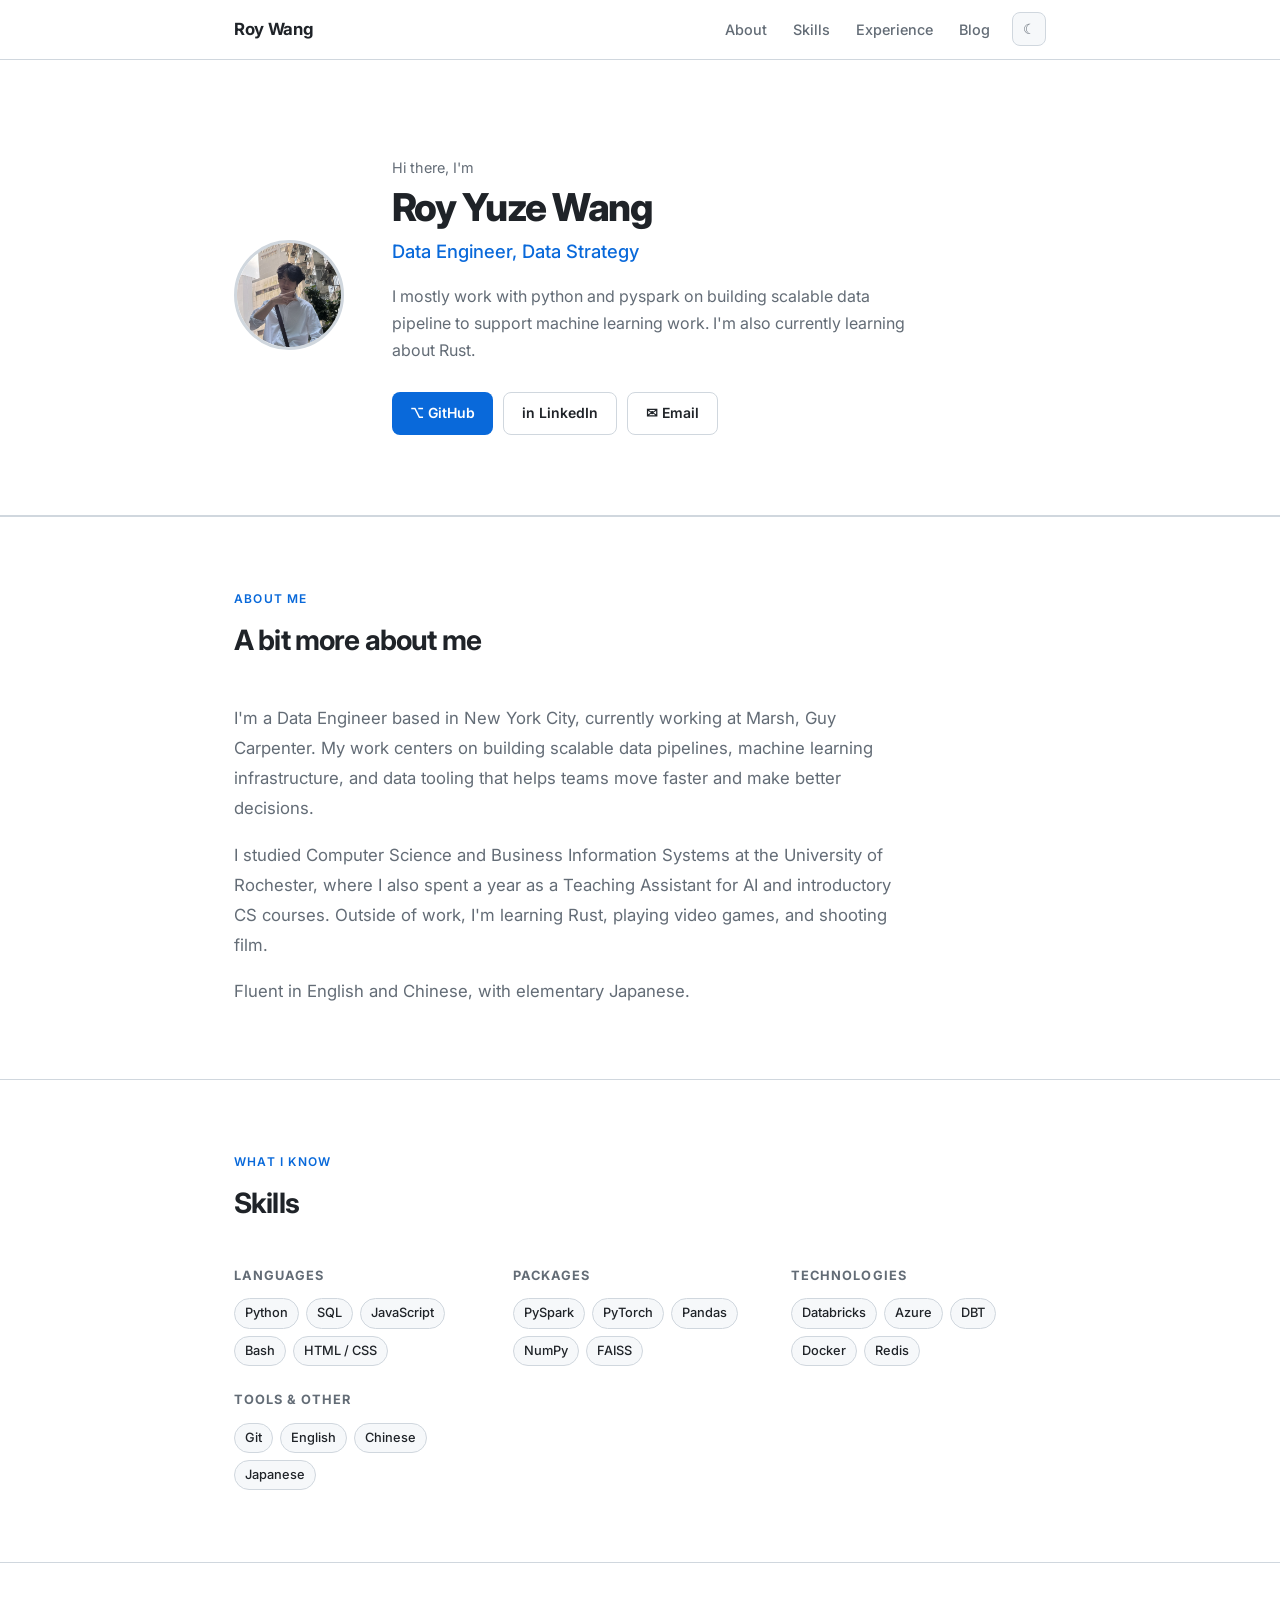
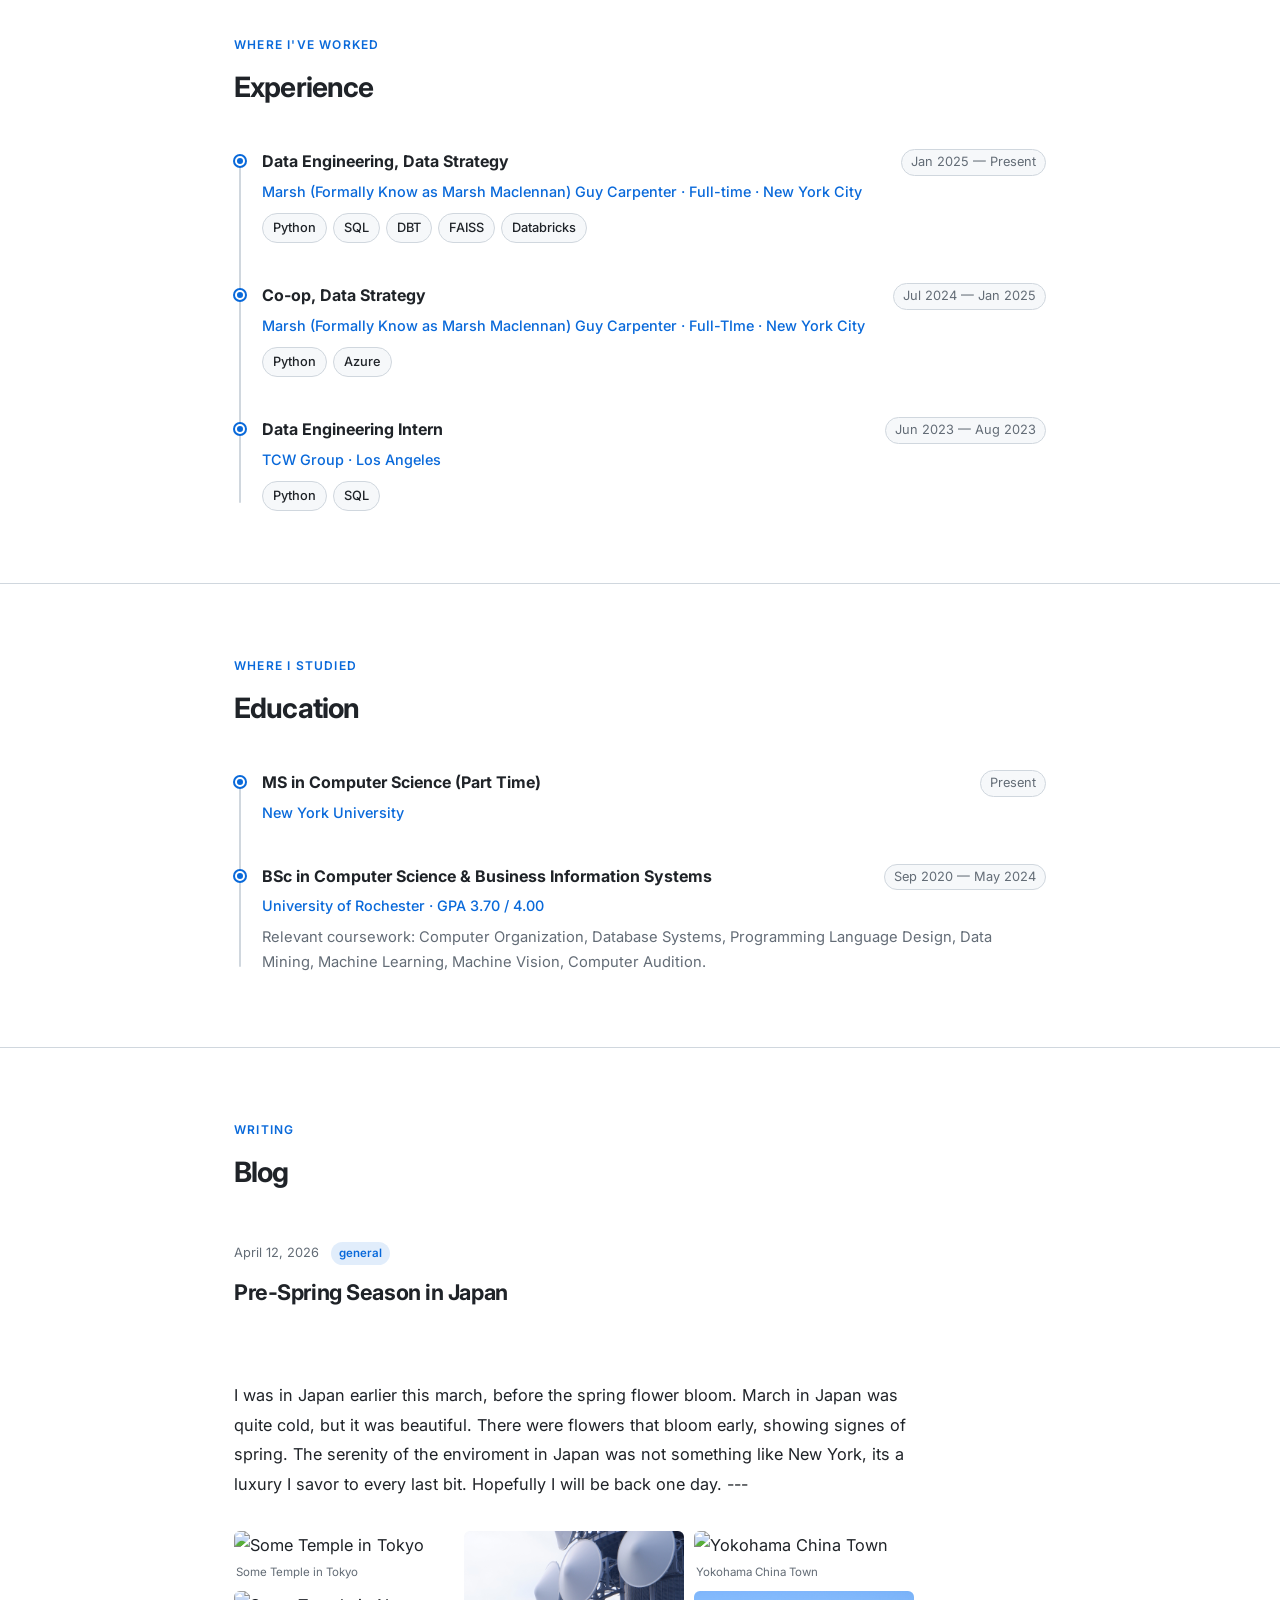
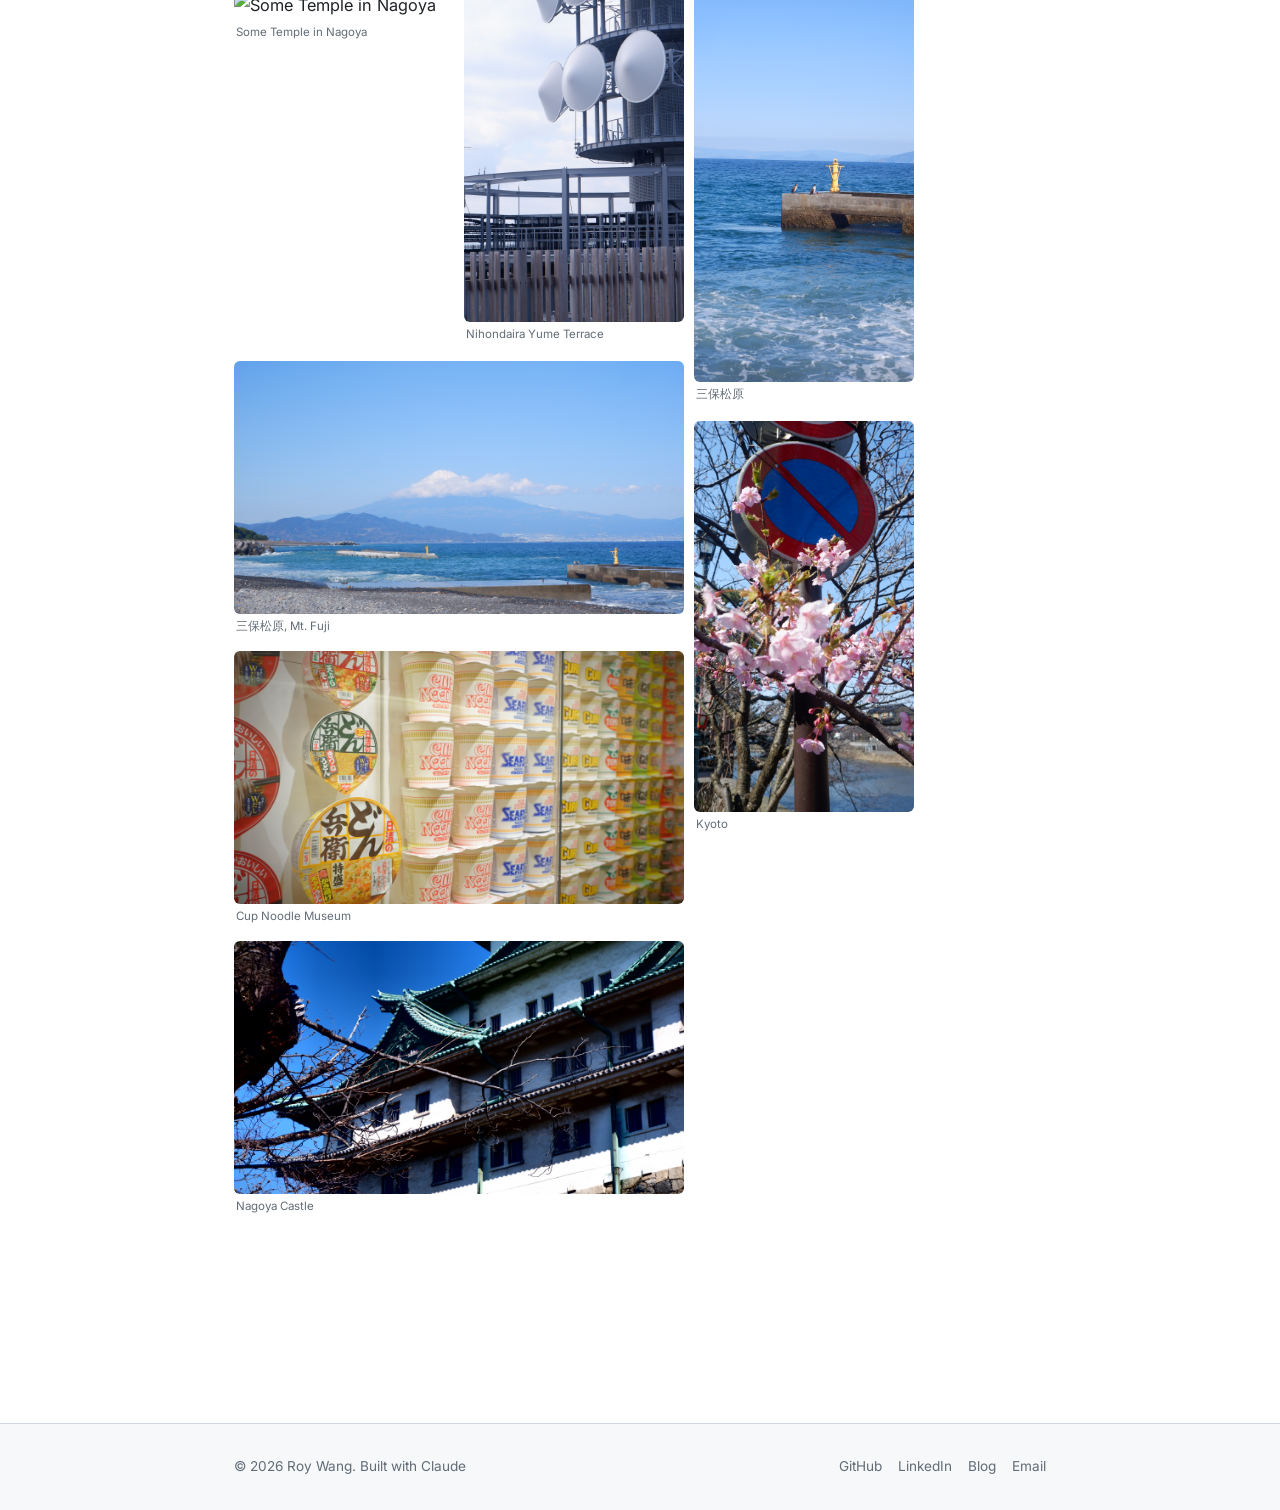
==== commit a7ba0c09: "update" ====
--- a/index.html
+++ b/index.html
@@ -173,13 +173,6 @@
             <span class="timeline-date">Jan 2025 — Present</span>
           </div>
           <p class="timeline-subtitle">Marsh (Formally Know as Marsh Maclennan) Guy Carpenter · Full-time · New York City</p>
-          <p class="timeline-desc">
-            Developed a document auto-tagging feature using NLP, text embeddings, and FAISS — processing over
-            50,000 documents and assigning 6,000+ unique tags. Enhanced the ELT process in DBT, cutting processing
-            time by 30%. Supported APAC region expansion, improving reinsurance advisory efficiency by 50%.
-            Delivered EDA for the Broking Support Team that contributed to securing reinsurance contracts exceeding
-            $200M in premium value.
-          </p>
           <div class="timeline-tags">
             <span class="skill-tag">Python</span>
             <span class="skill-tag">SQL</span>
@@ -195,11 +188,6 @@
             <span class="timeline-date">Jul 2024 — Jan 2025</span>
           </div>
           <p class="timeline-subtitle">Marsh (Formally Know as Marsh Maclennan) Guy Carpenter · Full-TIme · New York City</p>
-          <p class="timeline-desc">
-            Refined the document parsing algorithm to support formats beyond DOCX, ensuring accuracy across
-            10,000+ documents. Designed an automated pipeline connecting the in-house data labeling application
-            to Azure Data Lake.
-          </p>
           <div class="timeline-tags">
             <span class="skill-tag">Python</span>
             <span class="skill-tag">Azure</span>
@@ -212,11 +200,6 @@
             <span class="timeline-date">Jun 2023 — Aug 2023</span>
           </div>
           <p class="timeline-subtitle">TCW Group · Los Angeles</p>
-          <p class="timeline-desc">
-            Built a data reconciliation solution to resolve inconsistencies between cloud and legacy databases,
-            reducing processing time by 75% through multiprocessing and concurrency. Automated data lineage
-            tracing with Python, cutting the manual operations team's workload by 80%.
-          </p>
           <div class="timeline-tags">
             <span class="skill-tag">Python</span>
             <span class="skill-tag">SQL</span>
@@ -240,8 +223,8 @@
 
         <div class="timeline-item">
           <div class="timeline-header">
-            <h3 class="timeline-title">MS in Computer Science</h3>
-            <span class="timeline-date">Sep 2026 — Present</span>
+            <h3 class="timeline-title">MS in Computer Science (Part Time)</h3>
+            <span class="timeline-date">Present</span>
           </div>
           <p class="timeline-subtitle">New York University</p>
         </div>
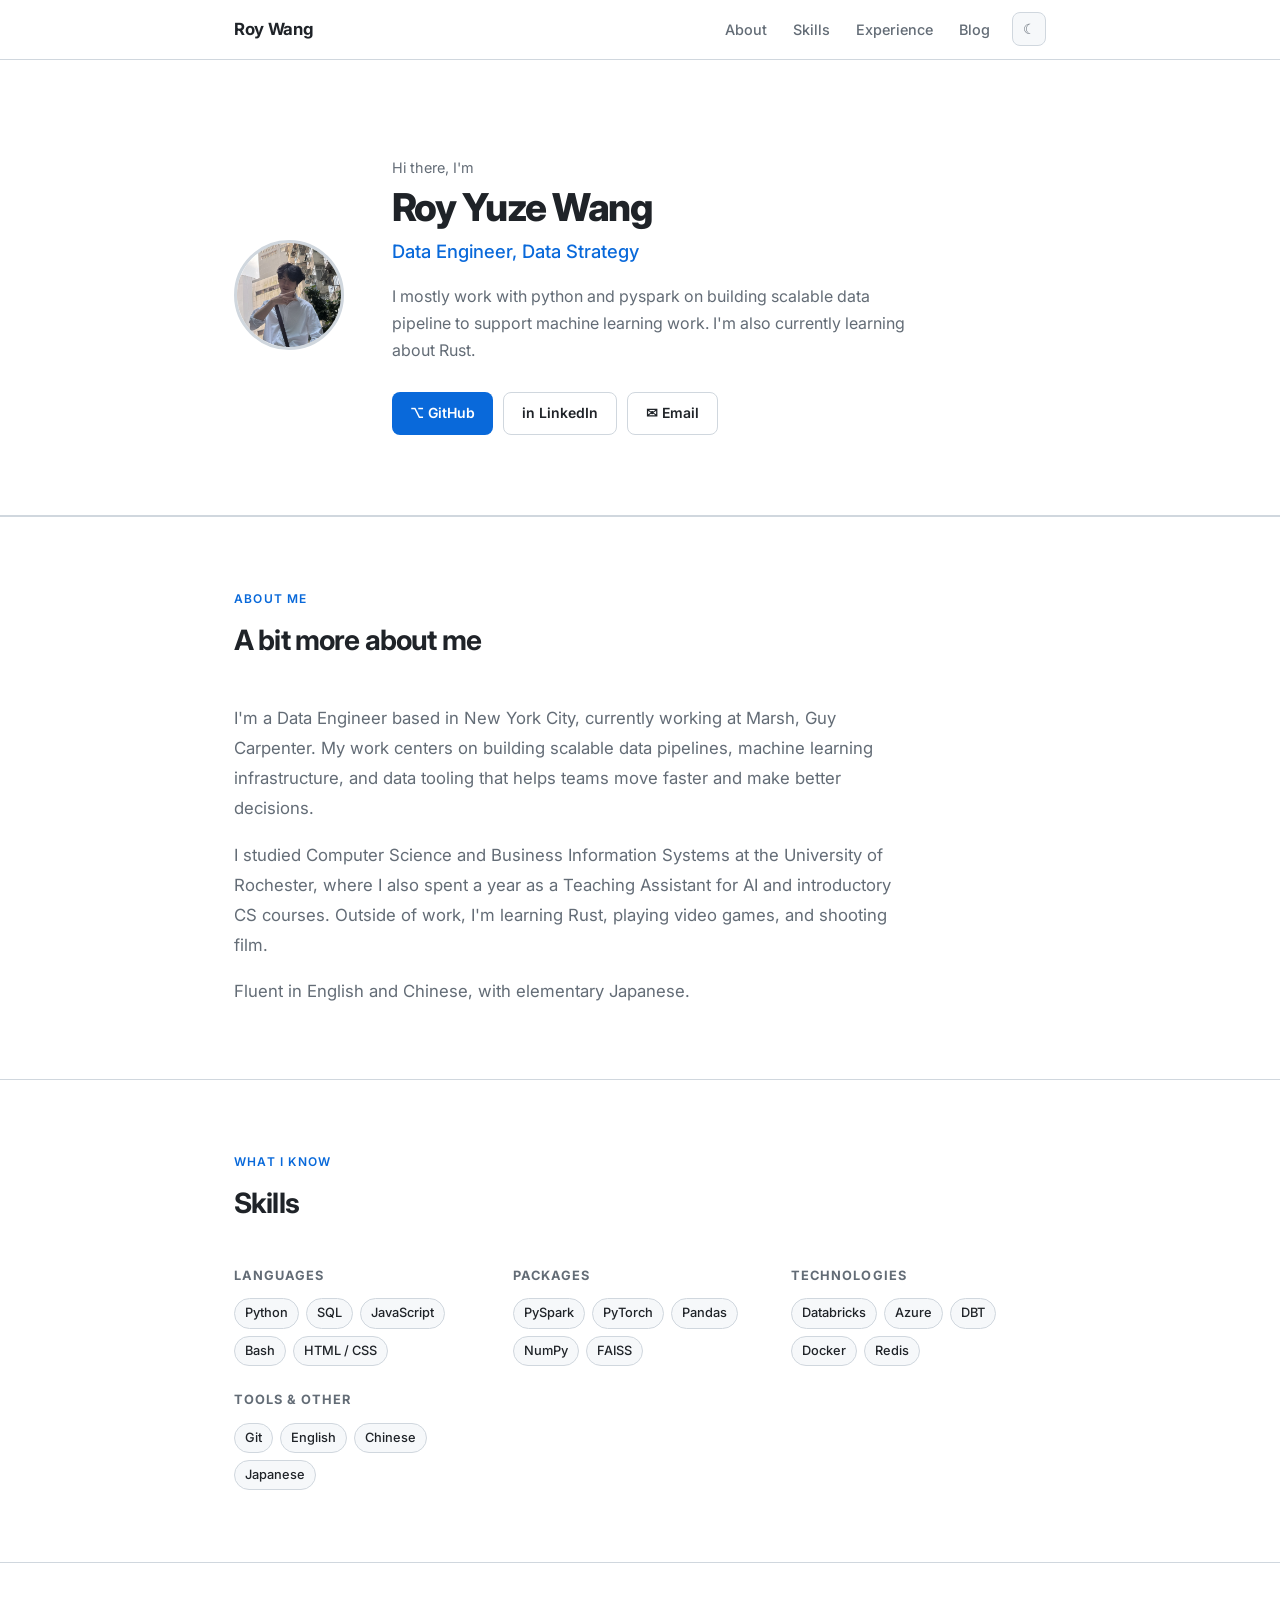
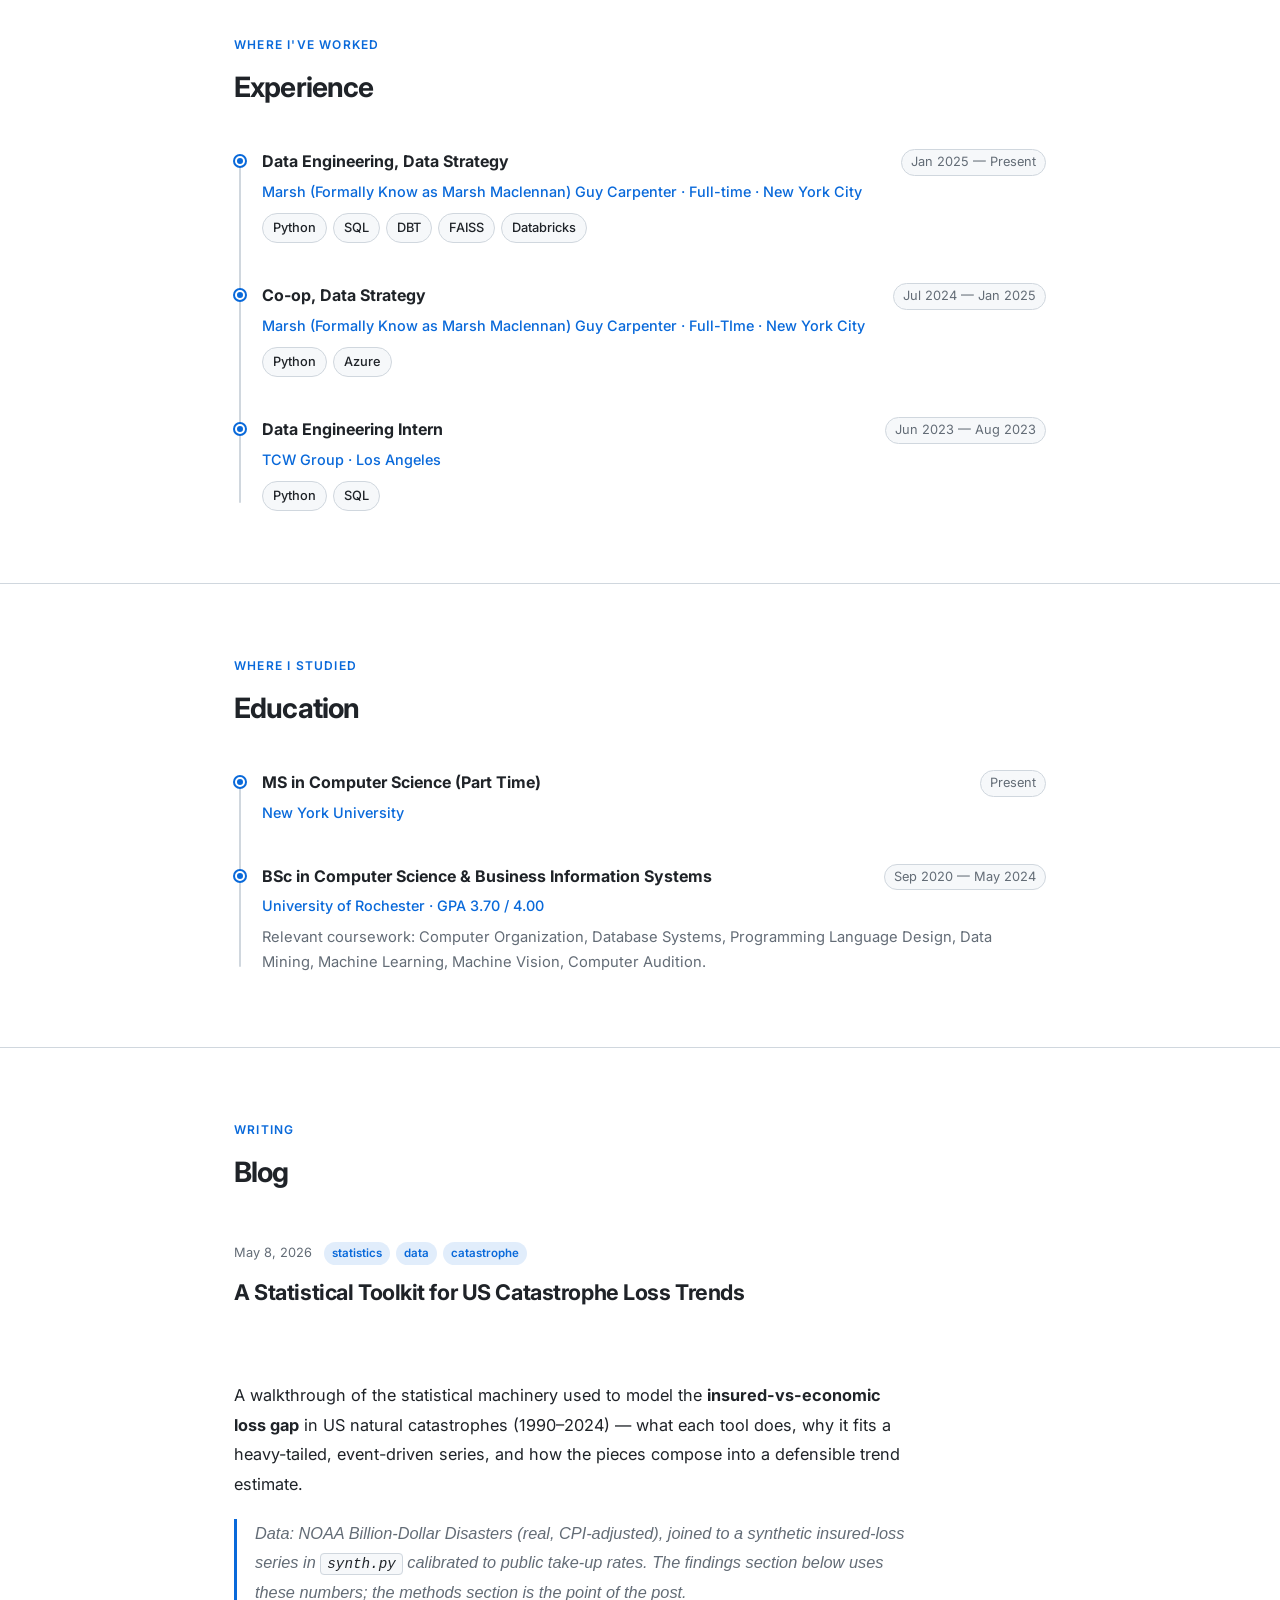
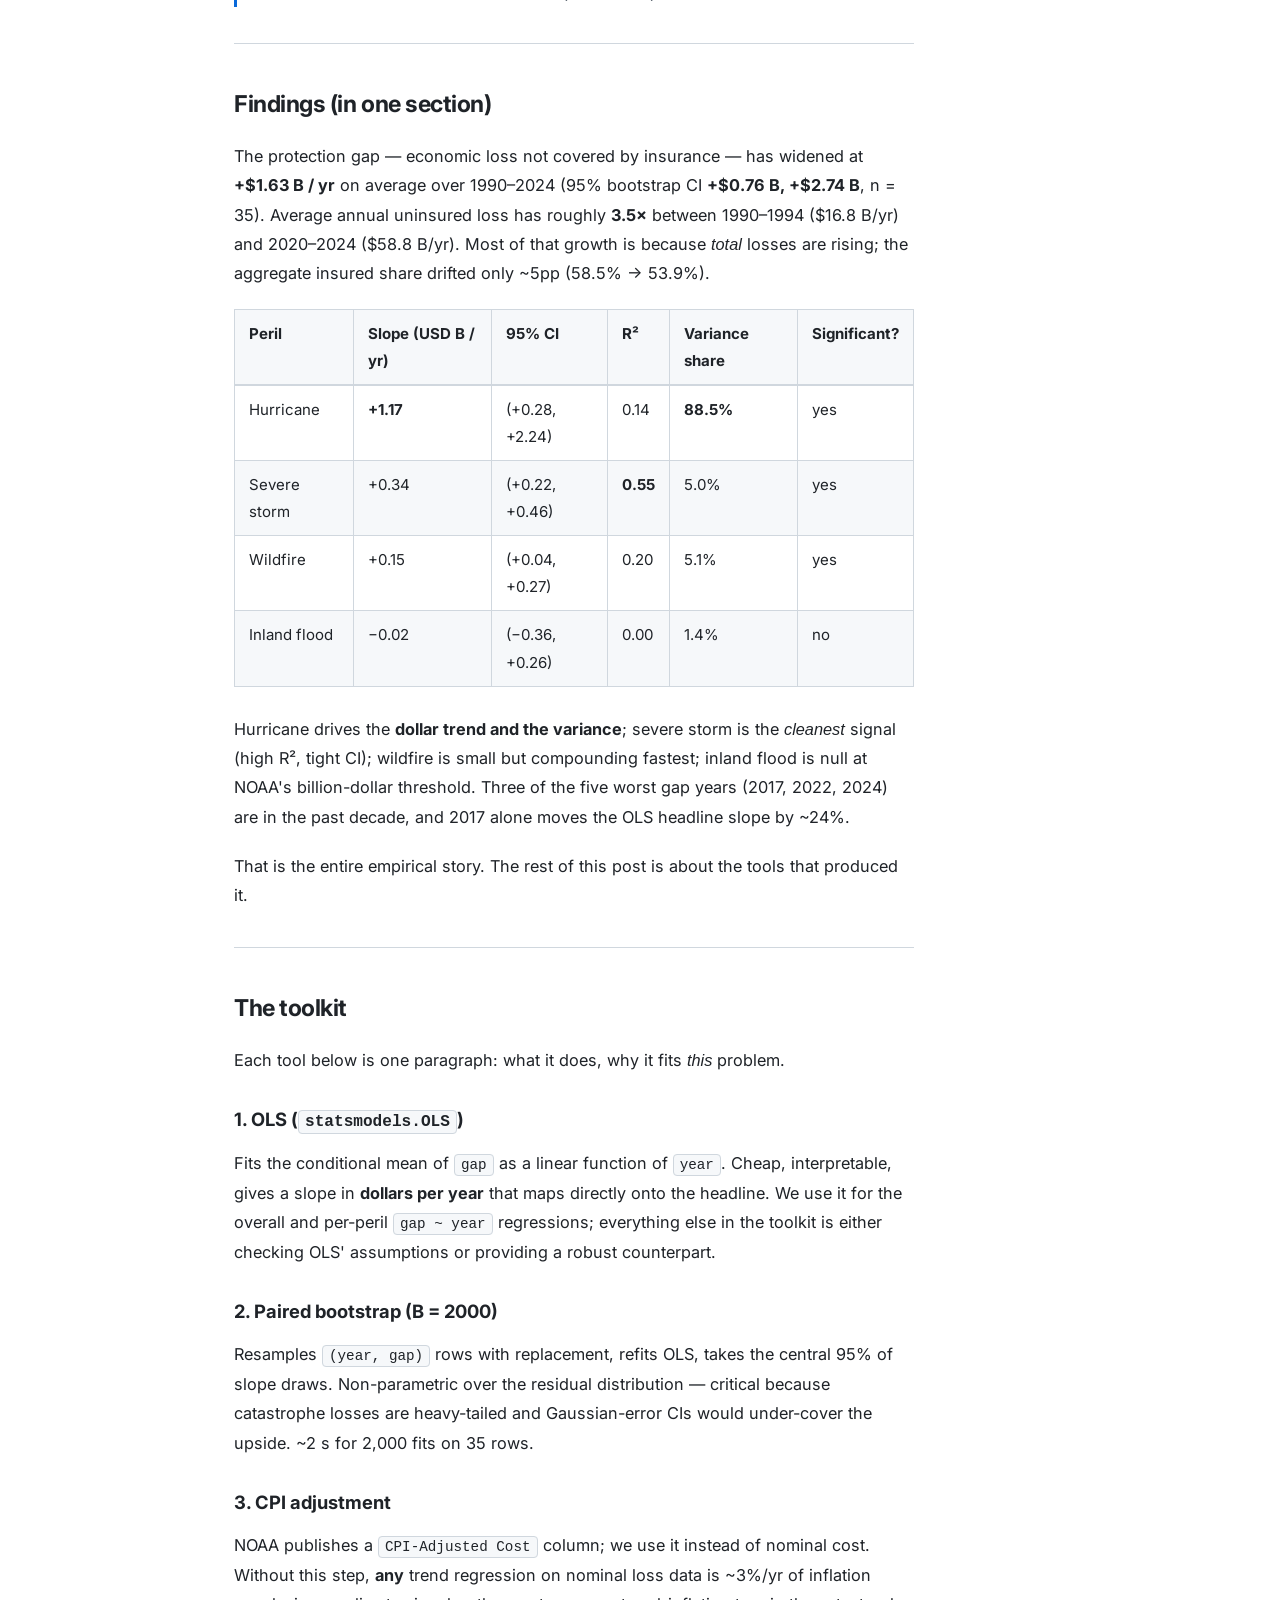
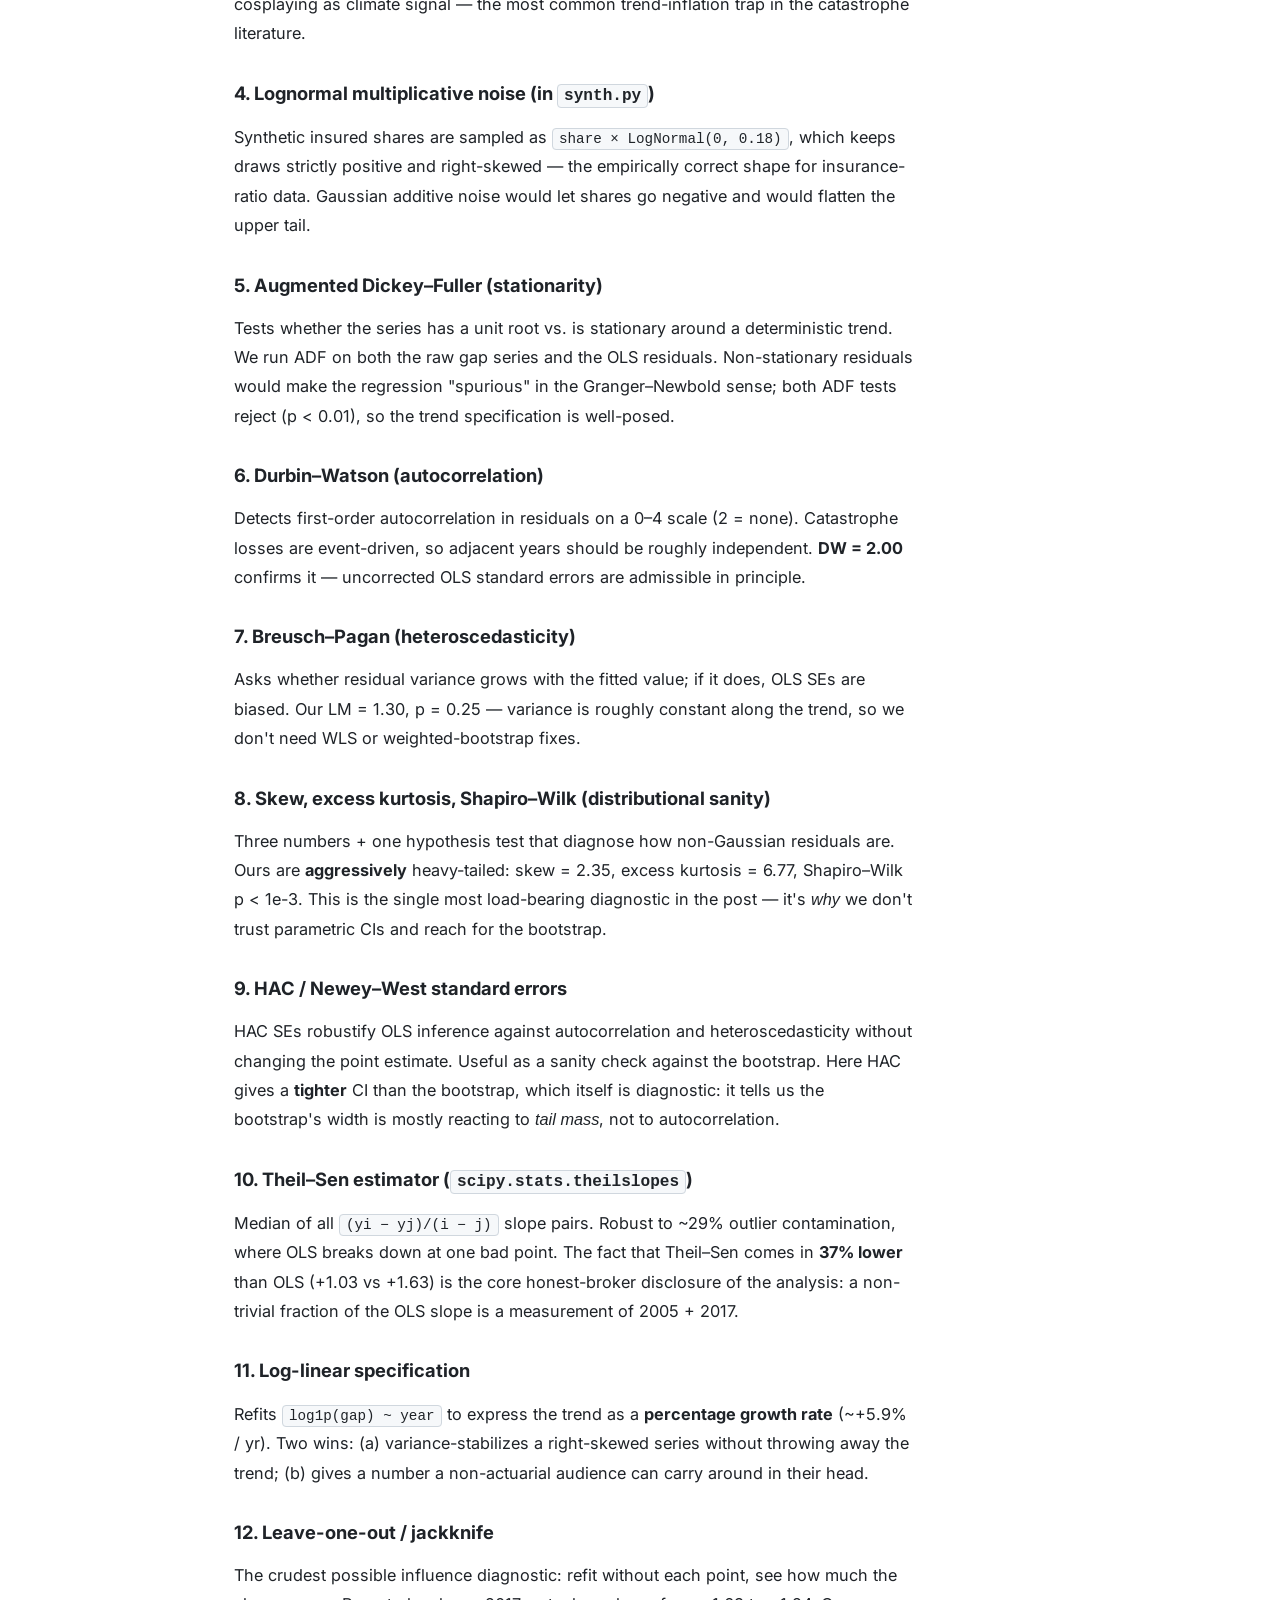
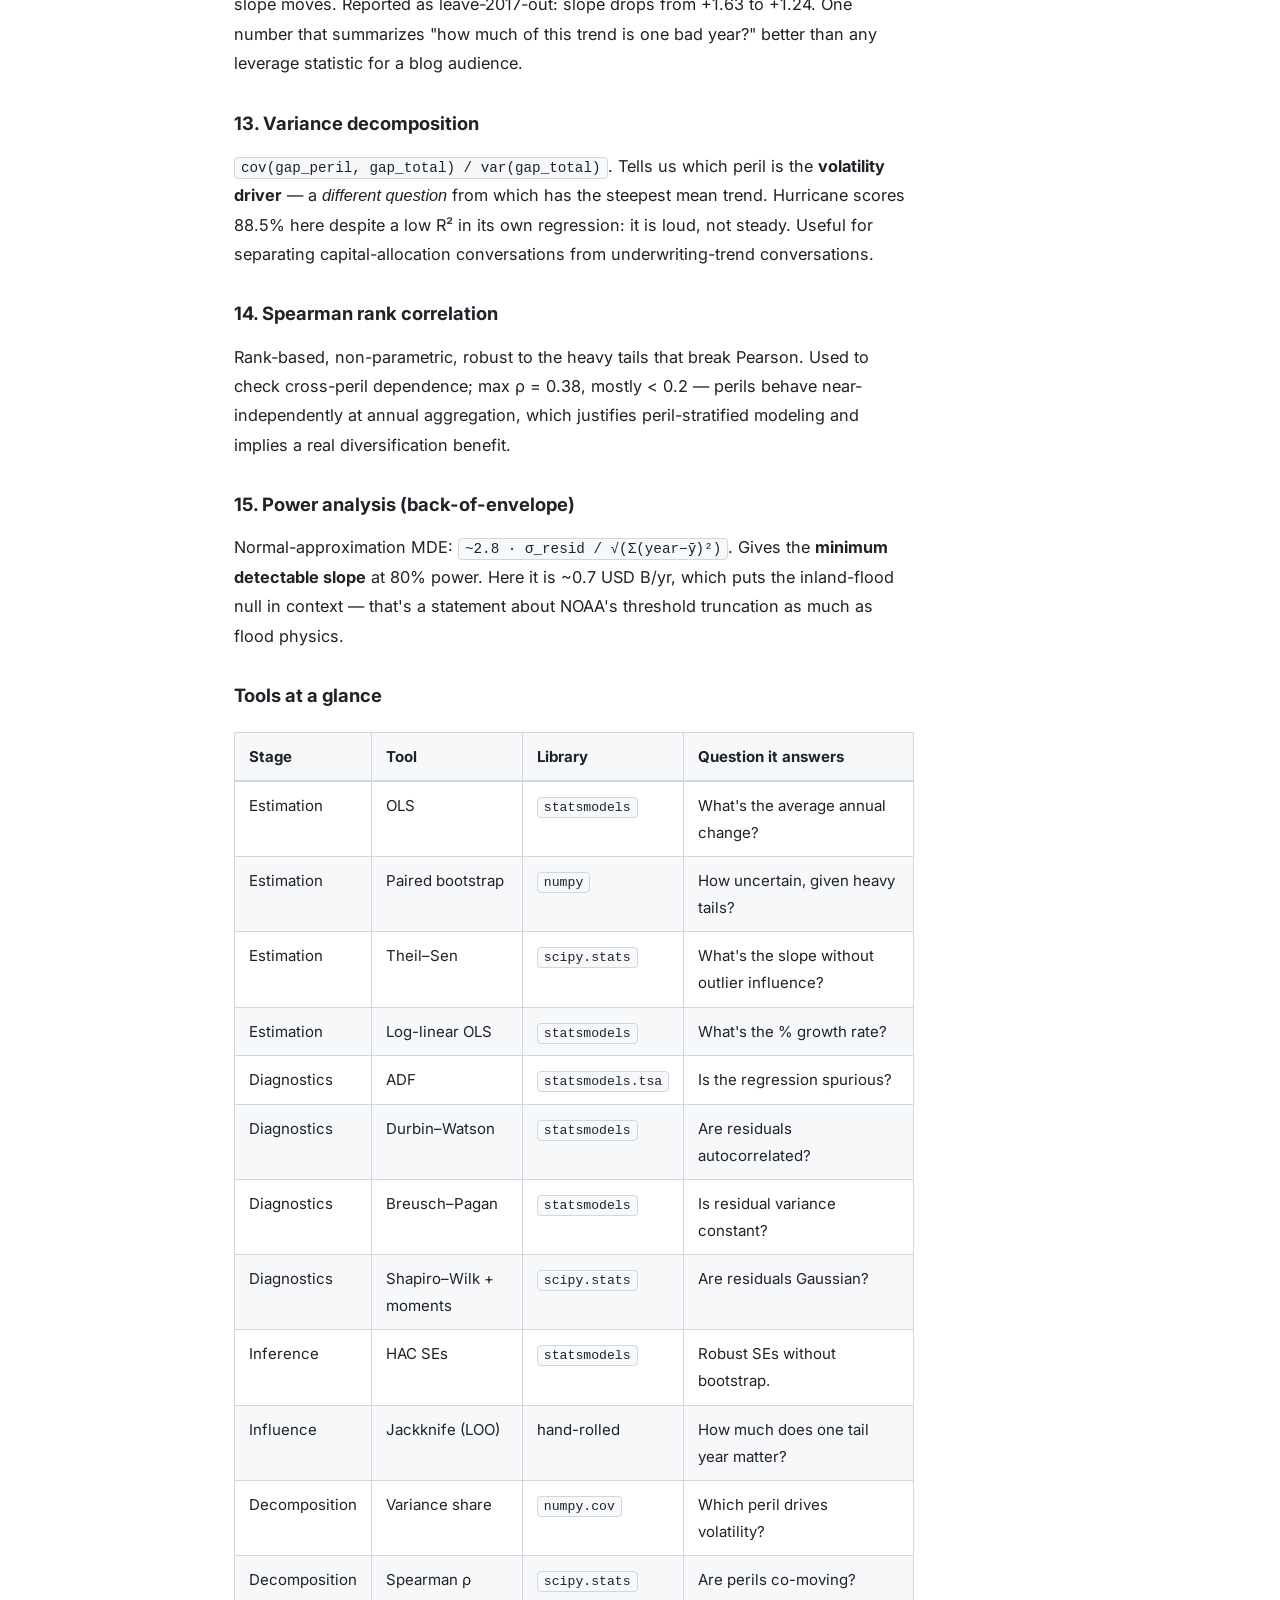
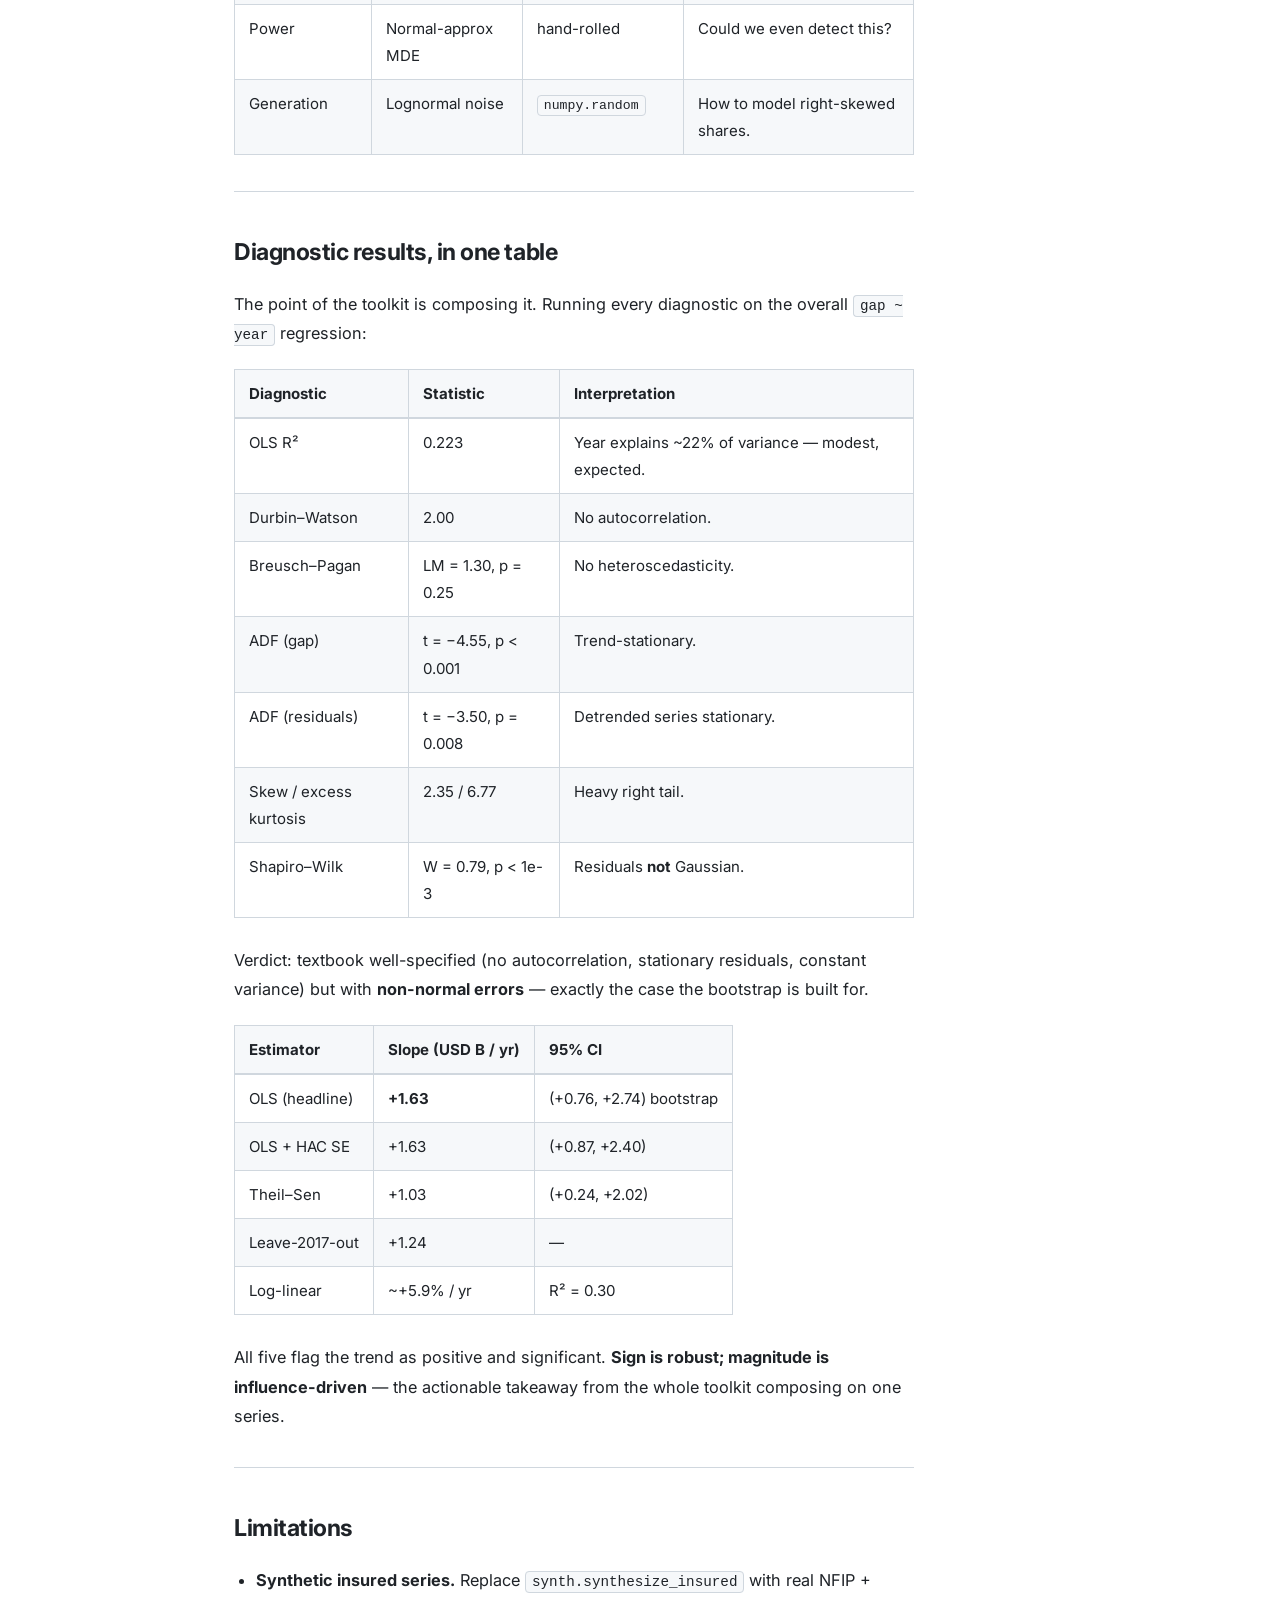
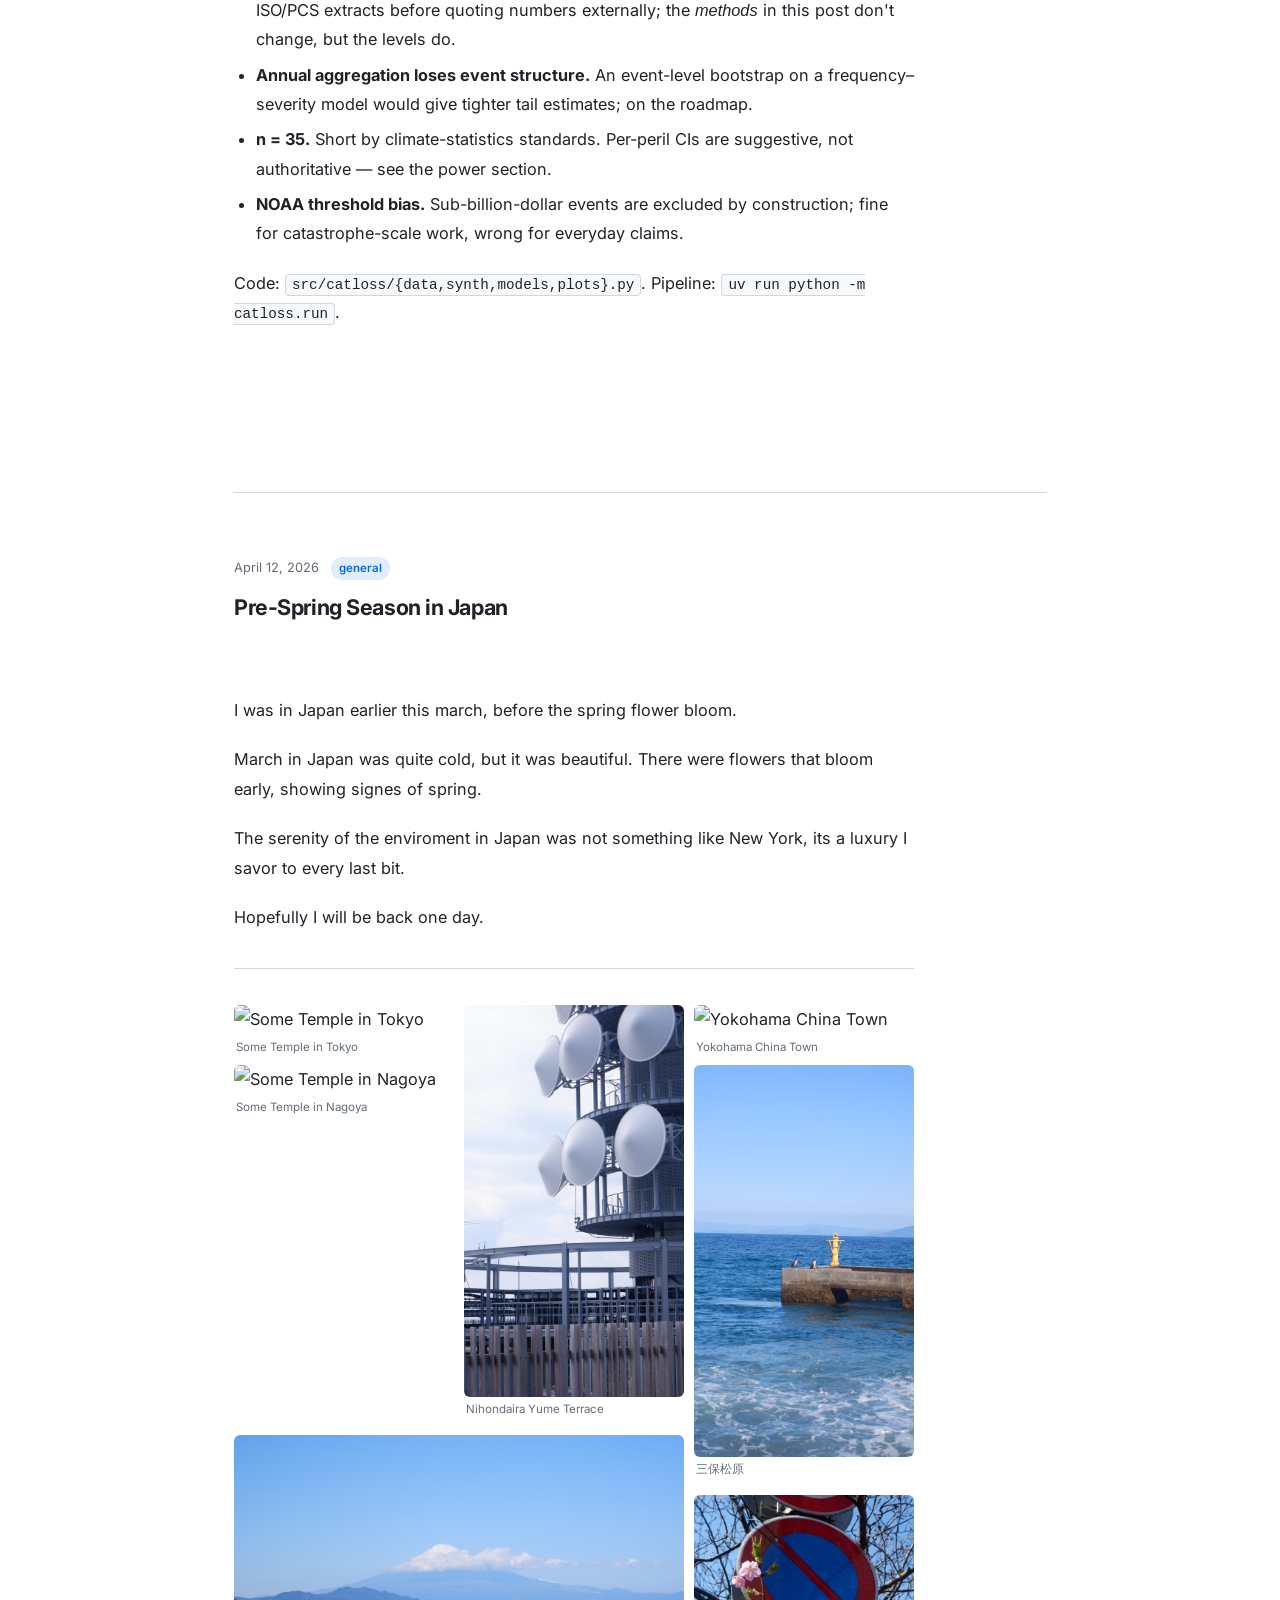
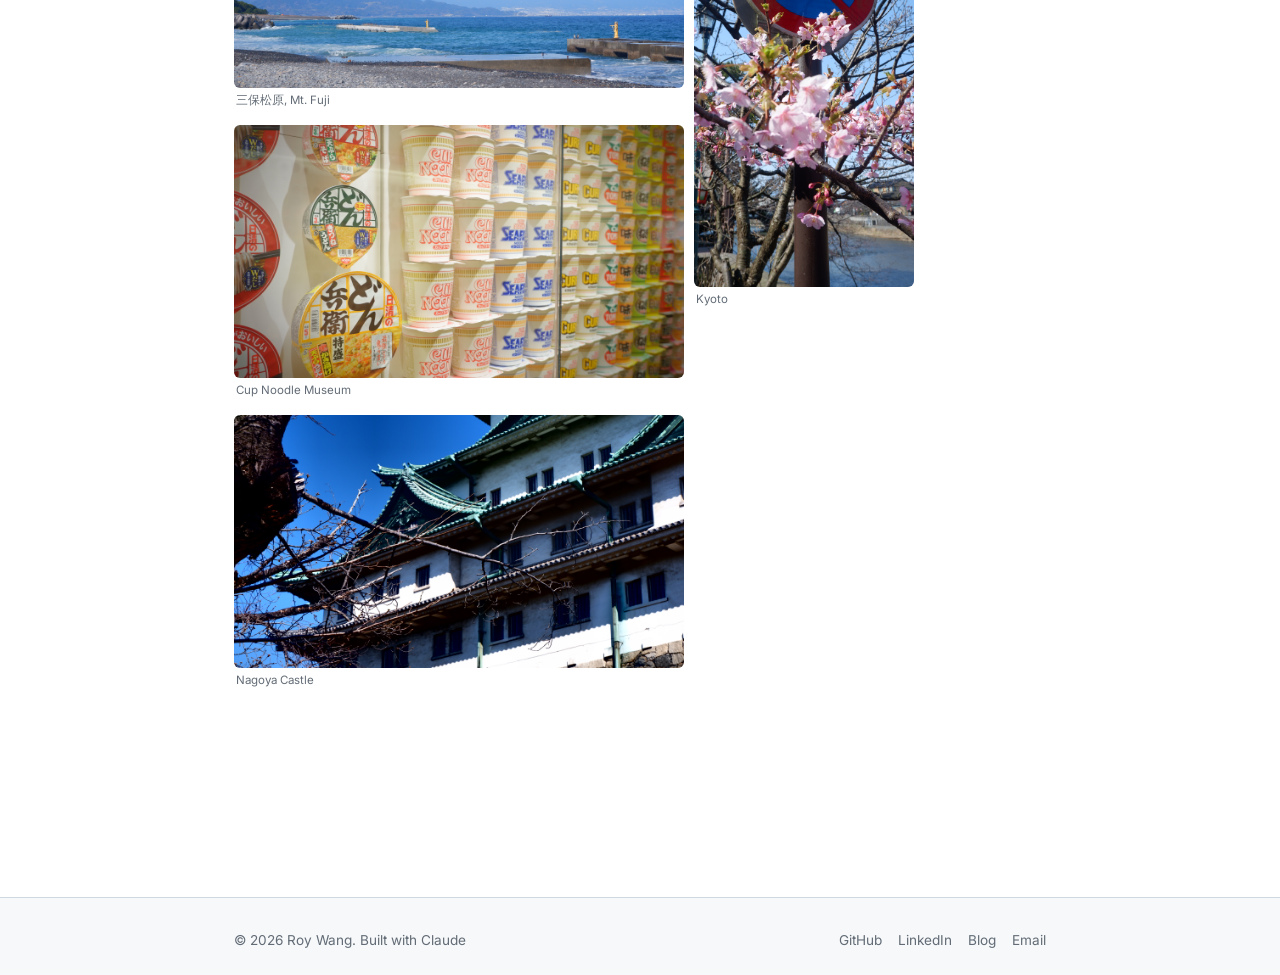
==== commit 44ee74ee: "load marked on homepage so its blog section renders index.html has a #post-list blog section that ma" ====
--- a/index.html
+++ b/index.html
@@ -273,6 +273,7 @@
     </div>
   </footer>
 
+  <script src="js/marked.min.js"></script>
   <script src="js/main.js"></script>
   <script>document.getElementById("year").textContent = new Date().getFullYear();</script>
 </body>
--- a/css/style.css
+++ b/css/style.css
@@ -626,6 +626,51 @@
   margin: 36px 0;
 }
 
+.post-content h1 {
+  font-size: 1.75rem;
+  font-weight: 800;
+  letter-spacing: -0.02em;
+  margin: 48px 0 18px;
+}
+
+.post-content h4 {
+  font-size: 1rem;
+  font-weight: 700;
+  margin: 24px 0 10px;
+}
+
+.post-content strong { font-weight: 700; color: var(--text); }
+.post-content em { font-style: italic; }
+
+.post-content a {
+  color: var(--accent);
+  text-decoration: underline;
+  text-underline-offset: 2px;
+}
+.post-content a:hover { opacity: 0.8; }
+
+.post-content table {
+  width: 100%;
+  border-collapse: collapse;
+  margin: 20px 0 28px;
+  font-size: 0.94rem;
+  display: block;
+  overflow-x: auto;
+}
+.post-content thead {
+  background: var(--bg-secondary);
+  border-bottom: 2px solid var(--border);
+}
+.post-content th,
+.post-content td {
+  padding: 10px 14px;
+  border: 1px solid var(--border);
+  text-align: left;
+  vertical-align: top;
+}
+.post-content th { font-weight: 700; }
+.post-content tbody tr:nth-child(even) { background: var(--bg-secondary); }
+
 /* ============================================================
    Footer
    ============================================================ */
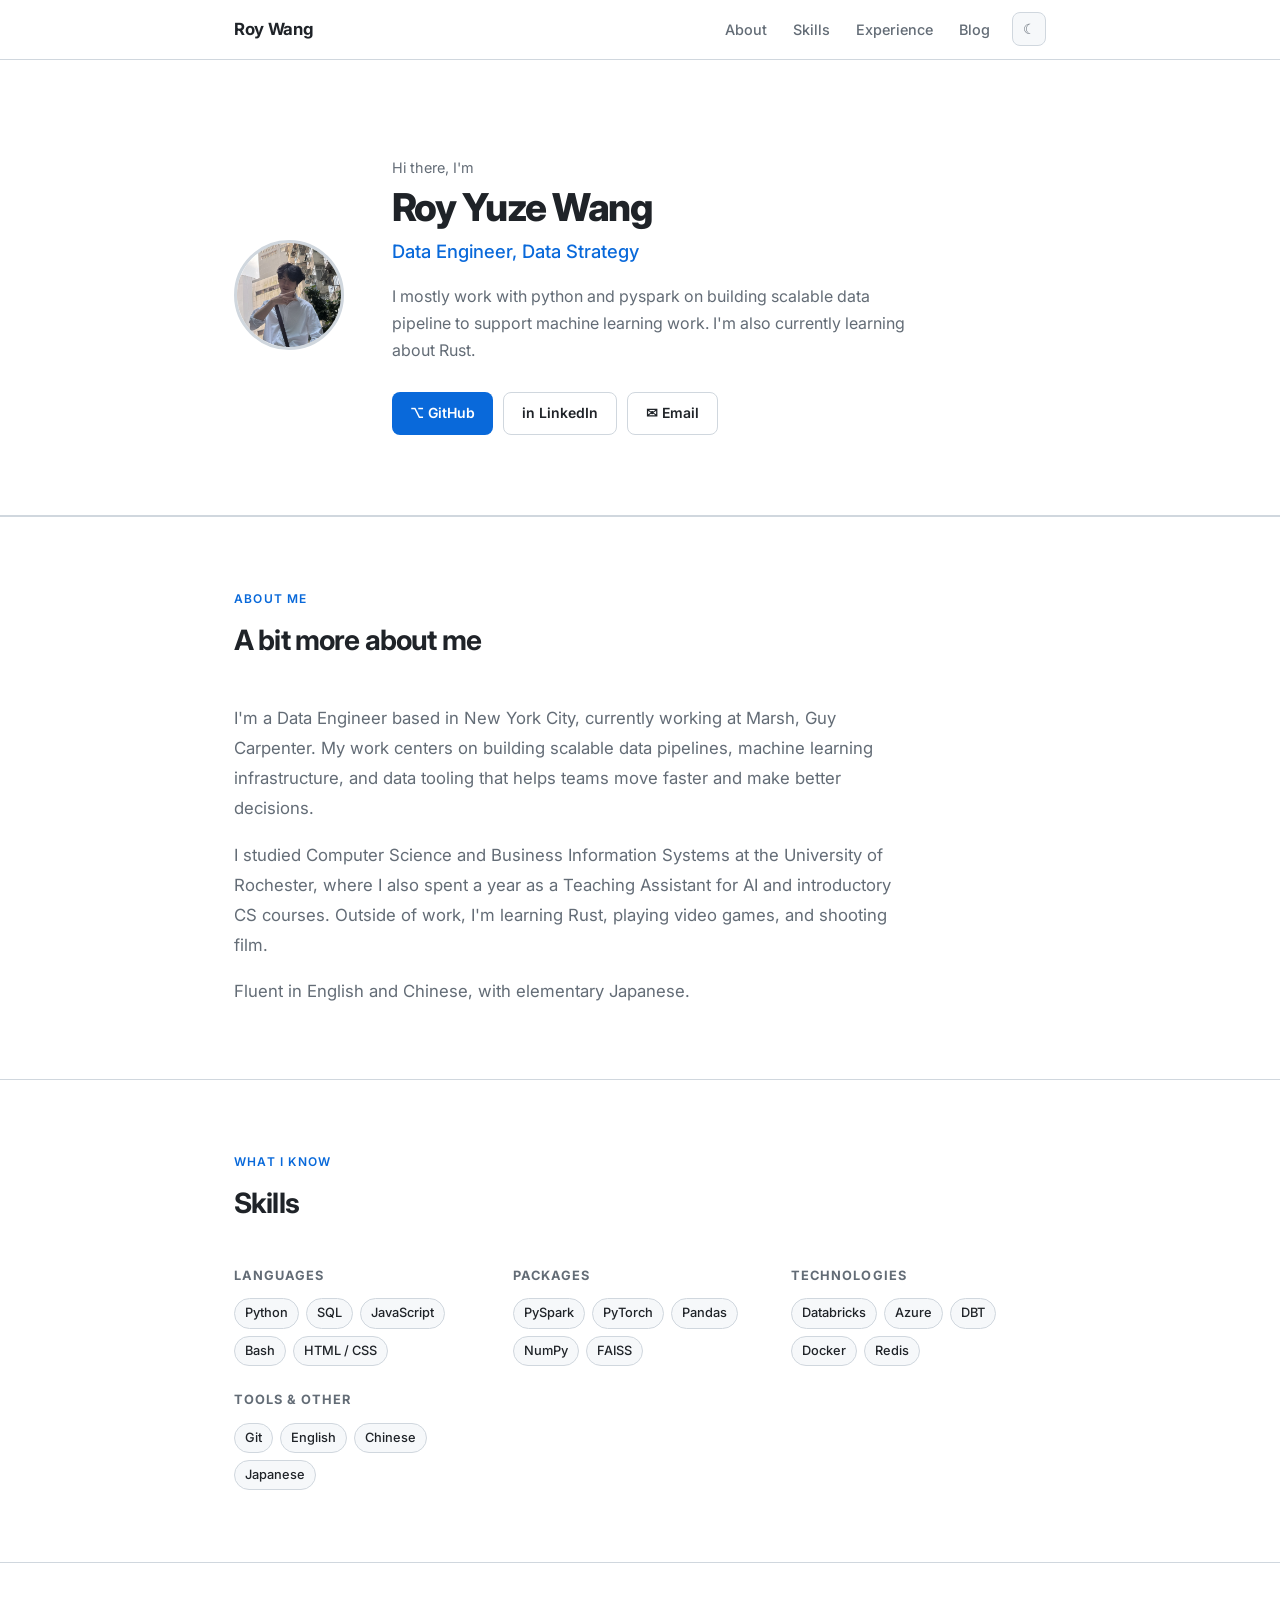
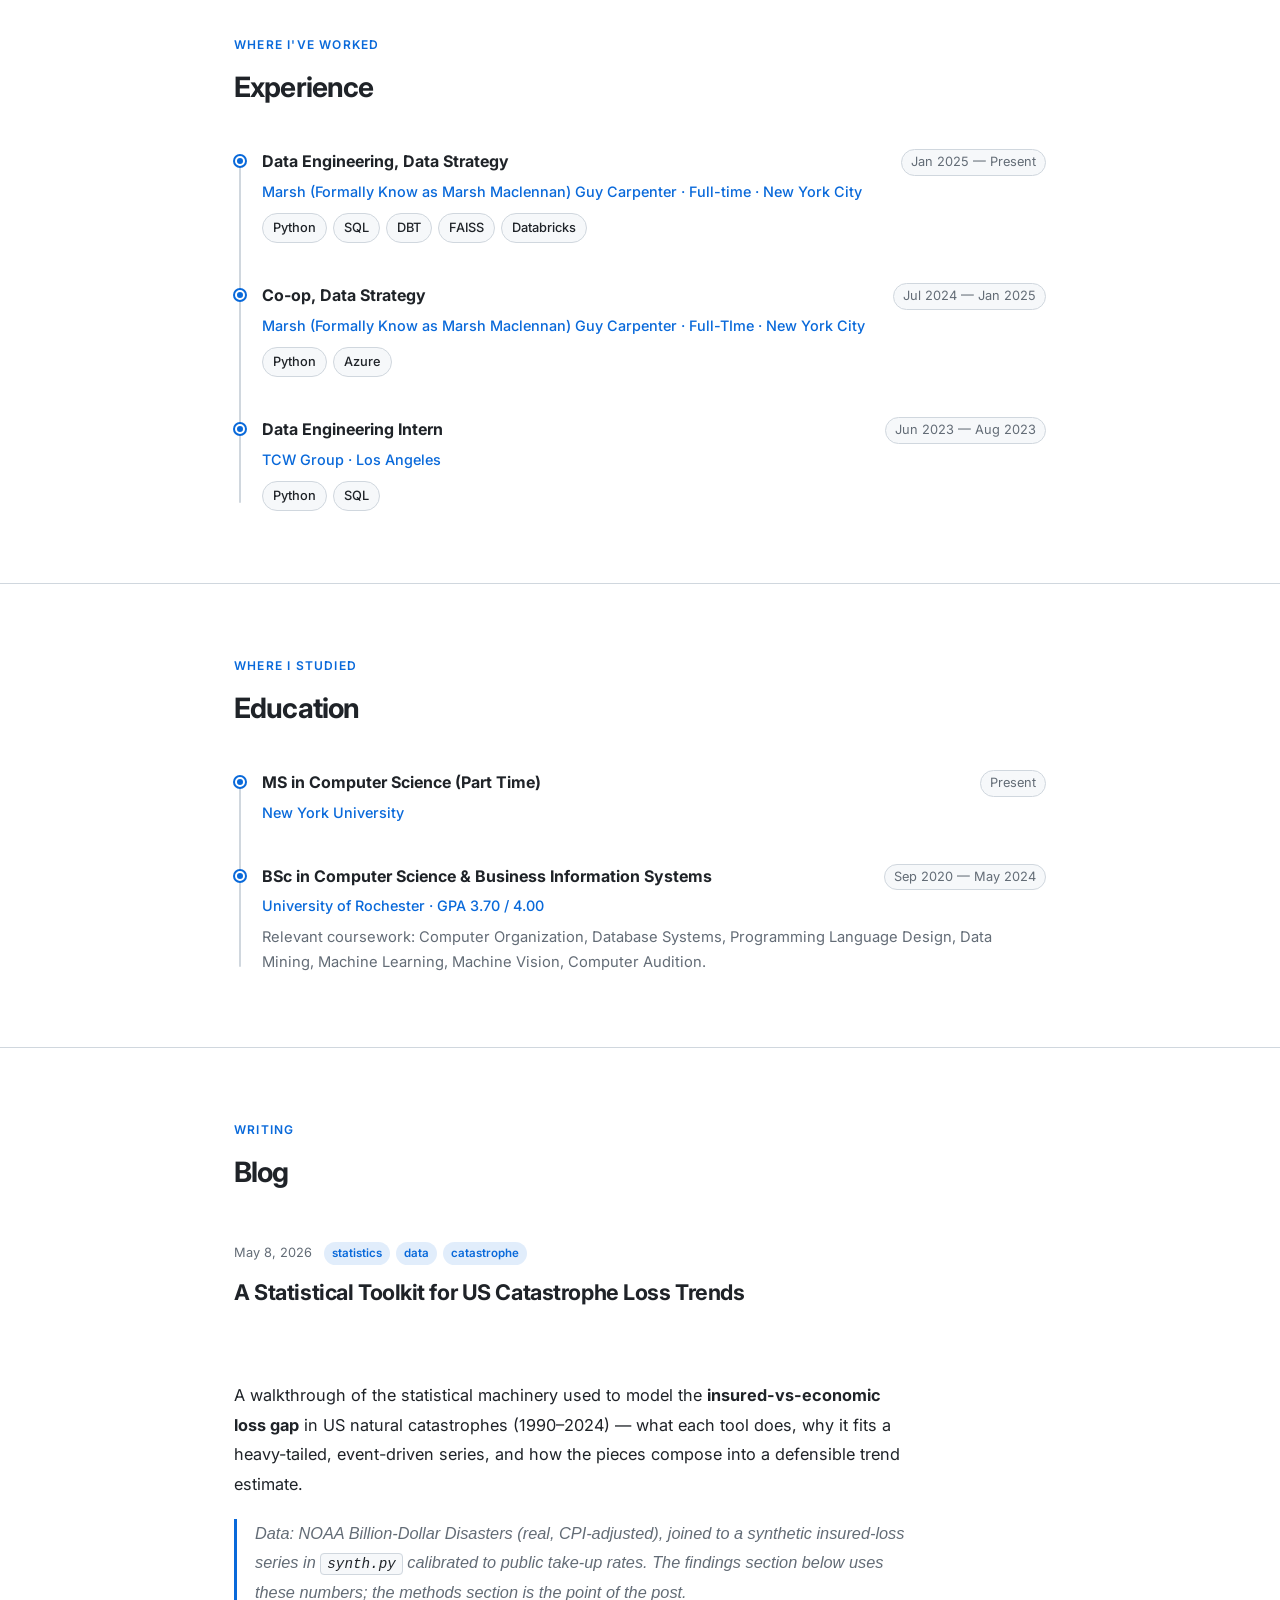
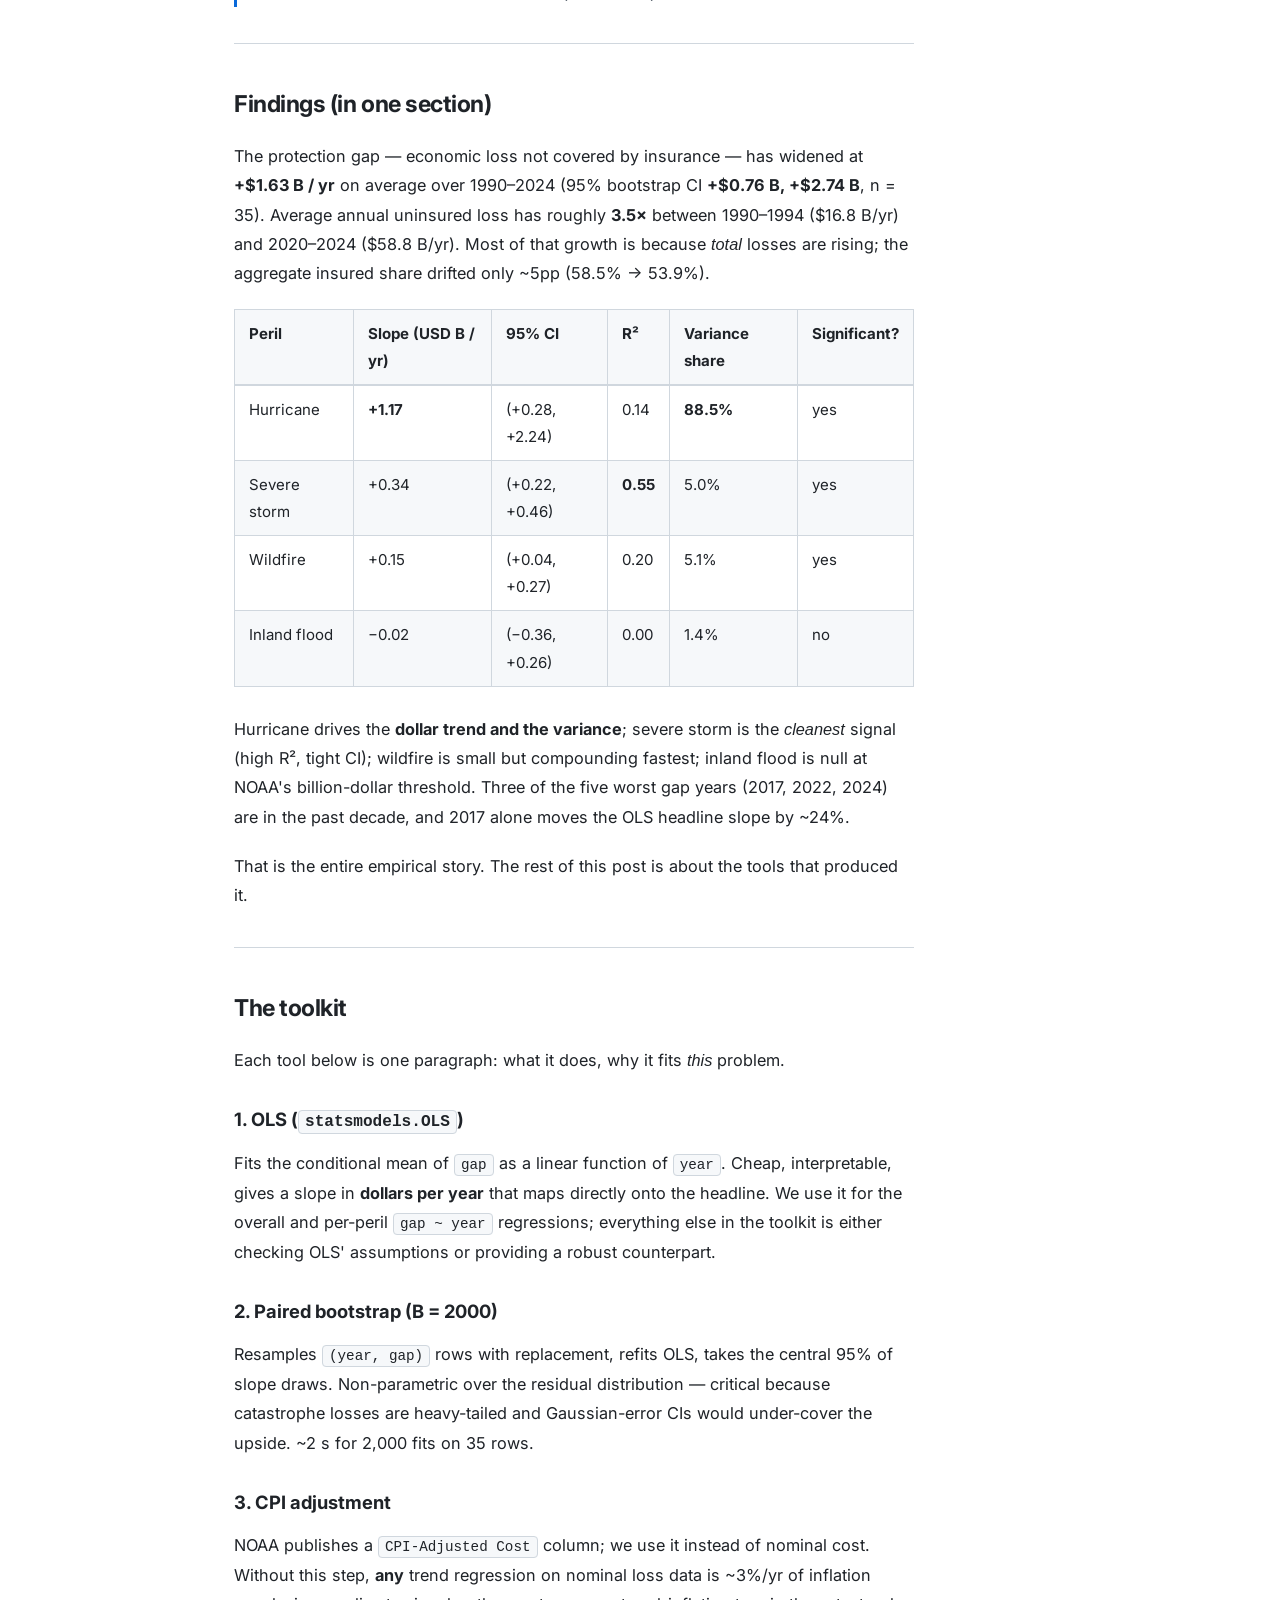
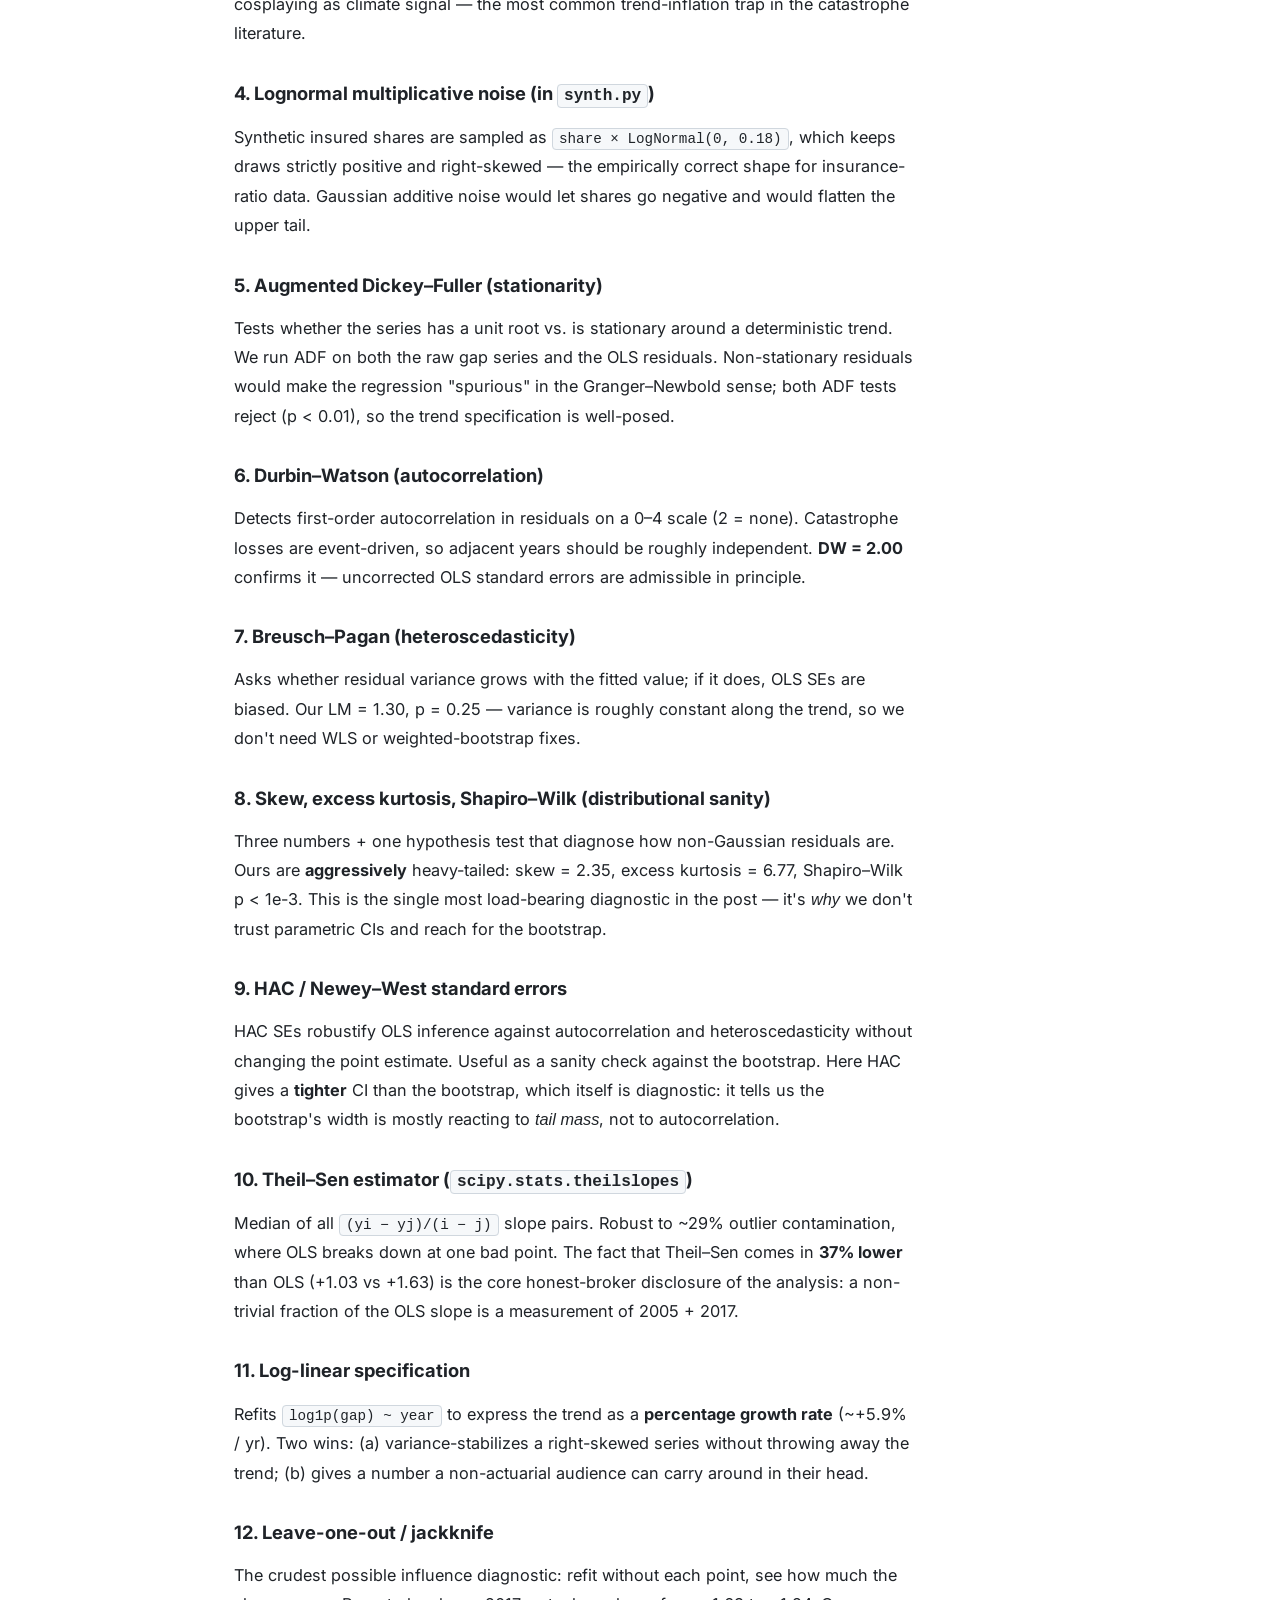
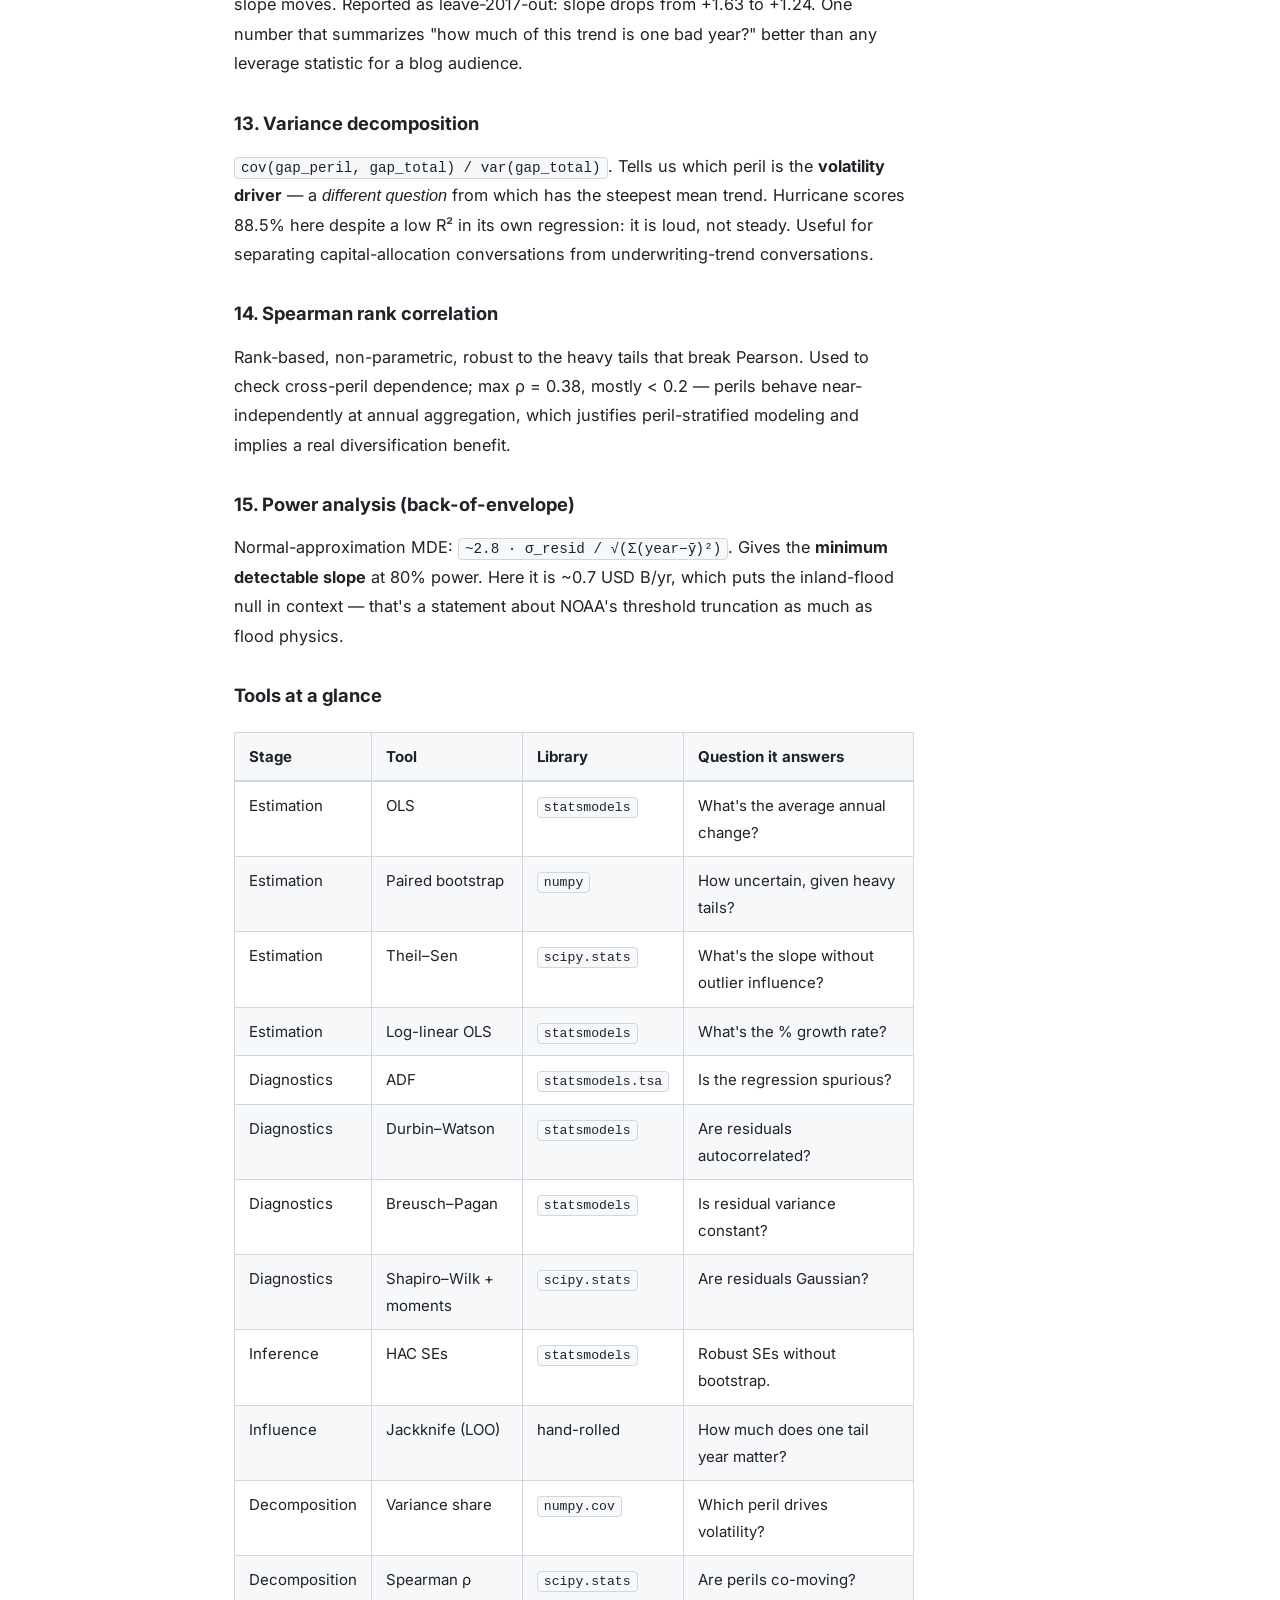
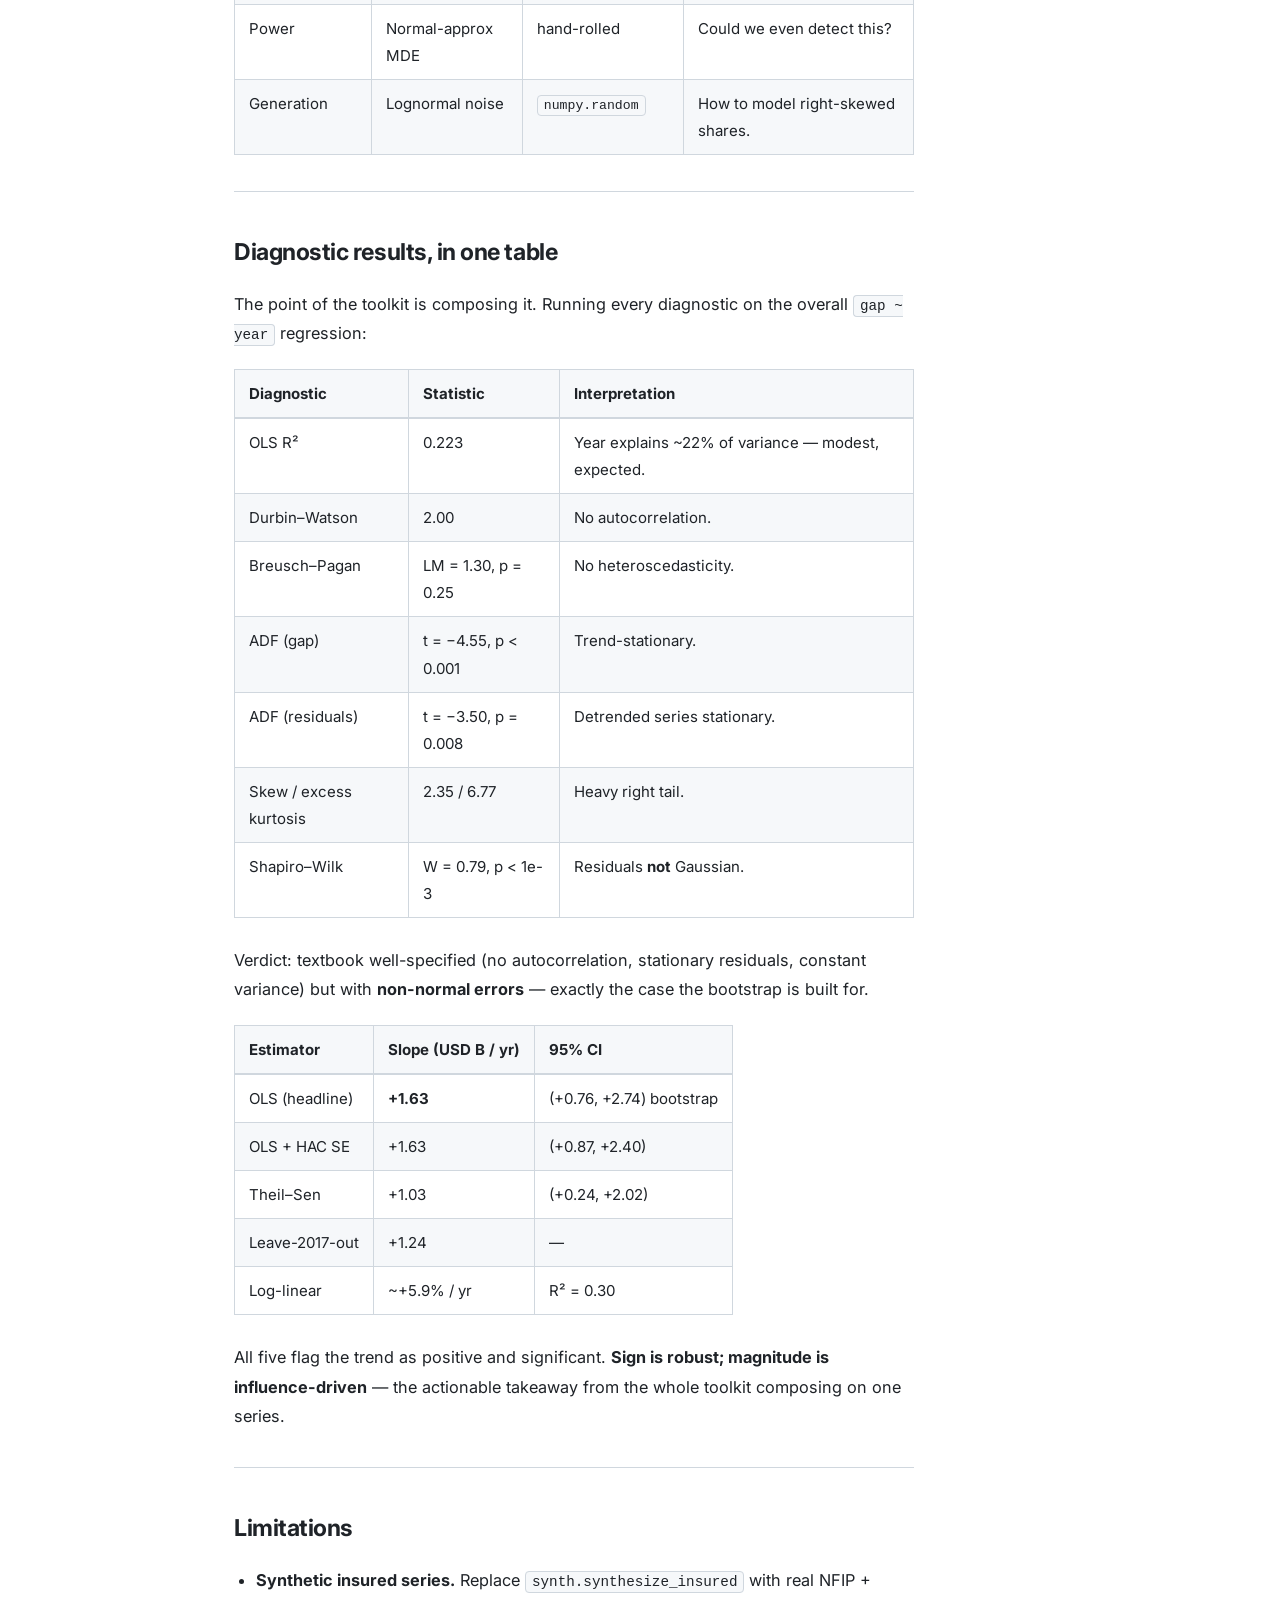
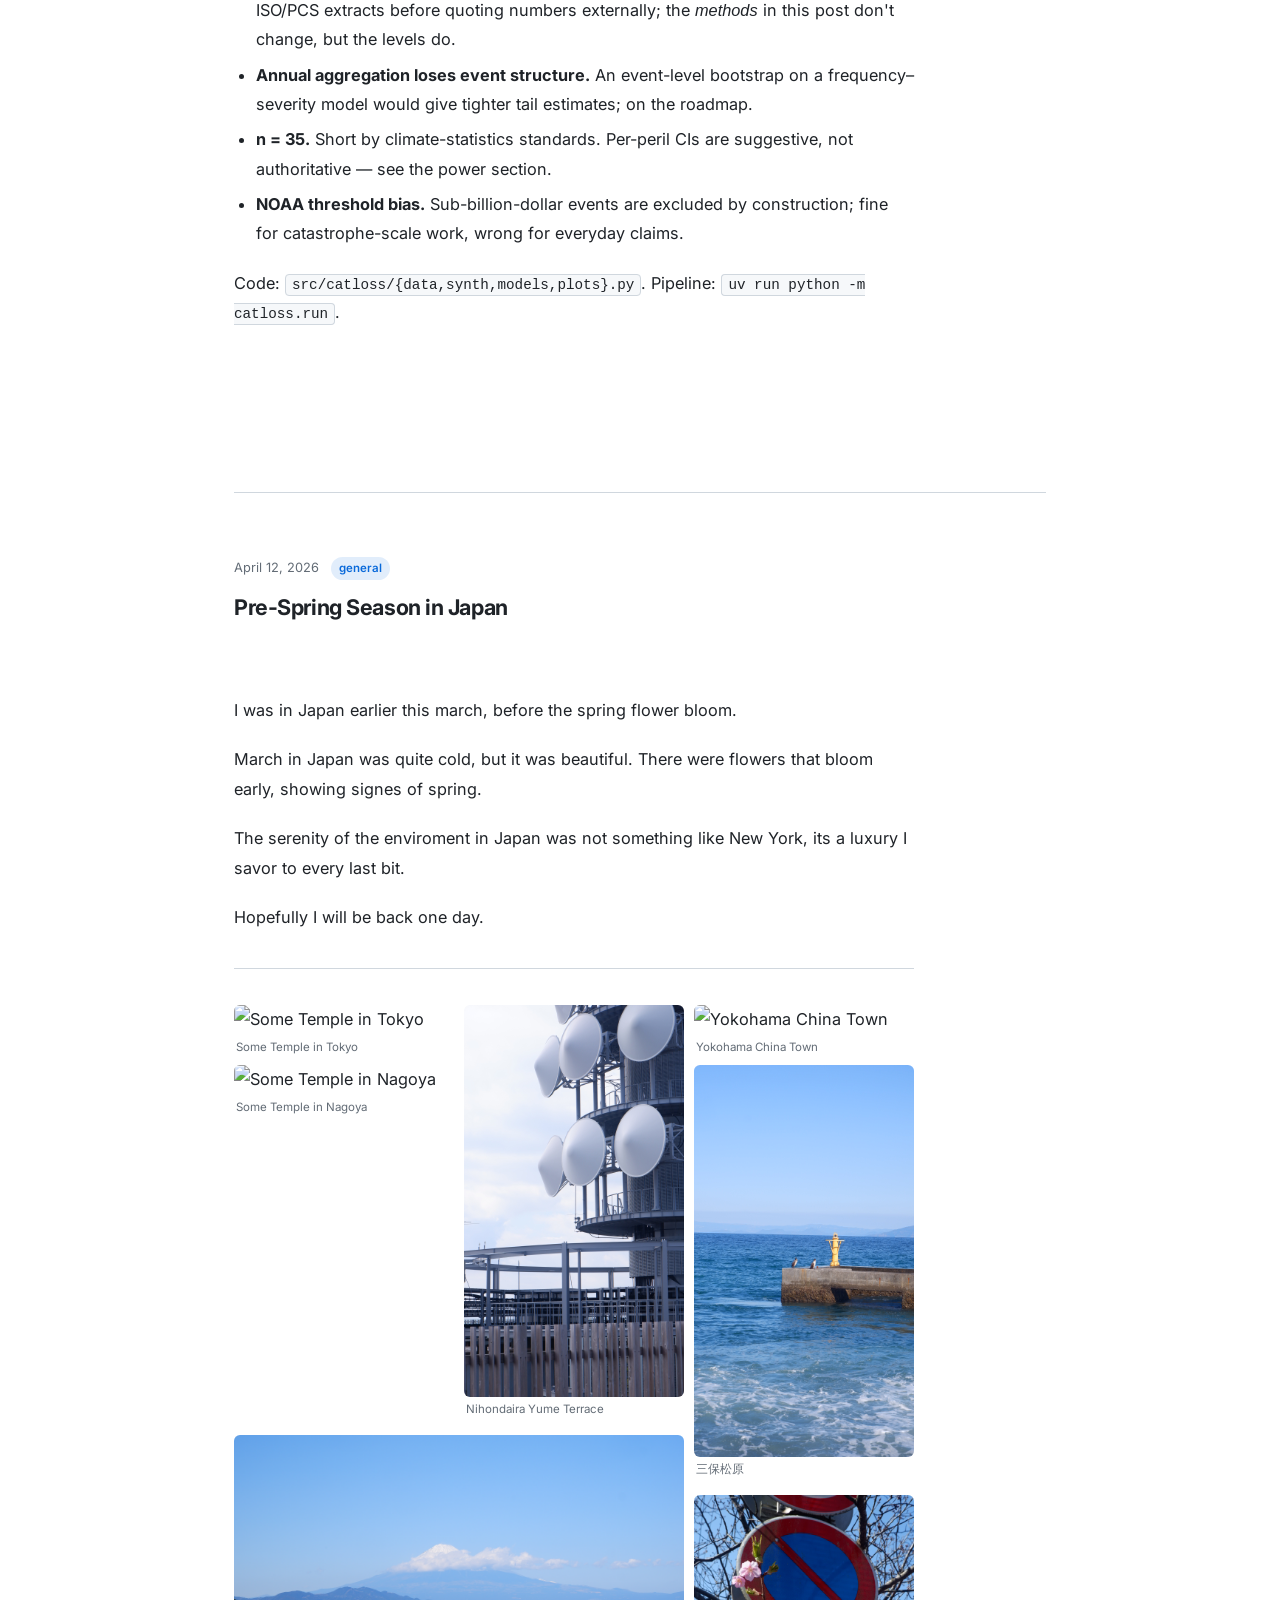
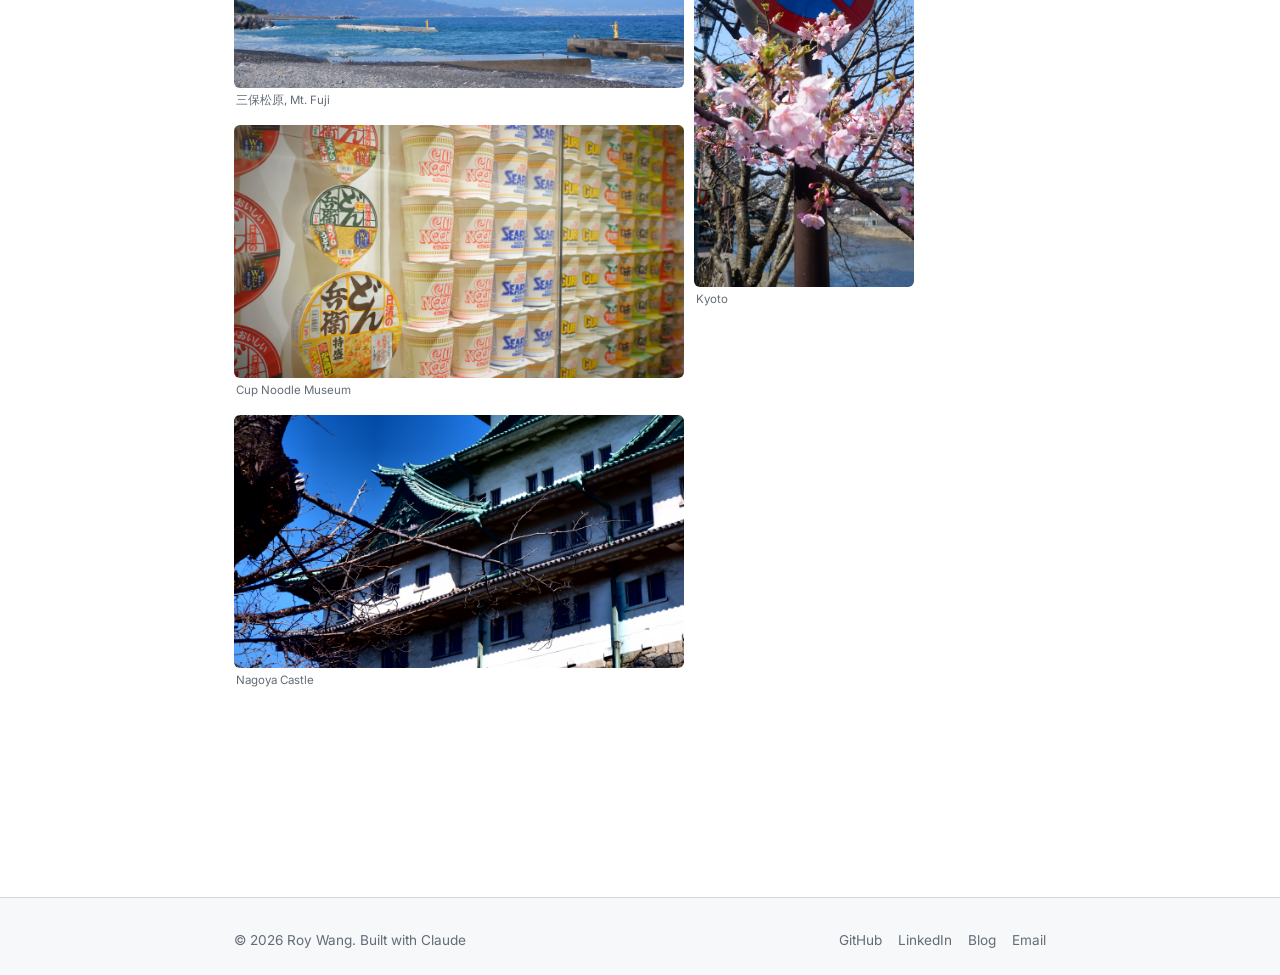
==== commit ec499844: "add cache-busting version query to css/js references Version-stamp style.css, marked.min.js and main" ====
--- a/index.html
+++ b/index.html
@@ -12,7 +12,7 @@
   <link rel="preconnect" href="https://fonts.googleapis.com" />
   <link rel="preconnect" href="https://fonts.gstatic.com" crossorigin />
   <link href="https://fonts.googleapis.com/css2?family=Inter:wght@400;500;600;700;800&display=swap" rel="stylesheet" />
-  <link rel="stylesheet" href="css/style.css" />
+  <link rel="stylesheet" href="css/style.css?v=3" />
 </head>
 <body>
 
@@ -273,8 +273,8 @@
     </div>
   </footer>
 
-  <script src="js/marked.min.js"></script>
-  <script src="js/main.js"></script>
+  <script src="js/marked.min.js?v=3"></script>
+  <script src="js/main.js?v=3"></script>
   <script>document.getElementById("year").textContent = new Date().getFullYear();</script>
 </body>
 </html>
